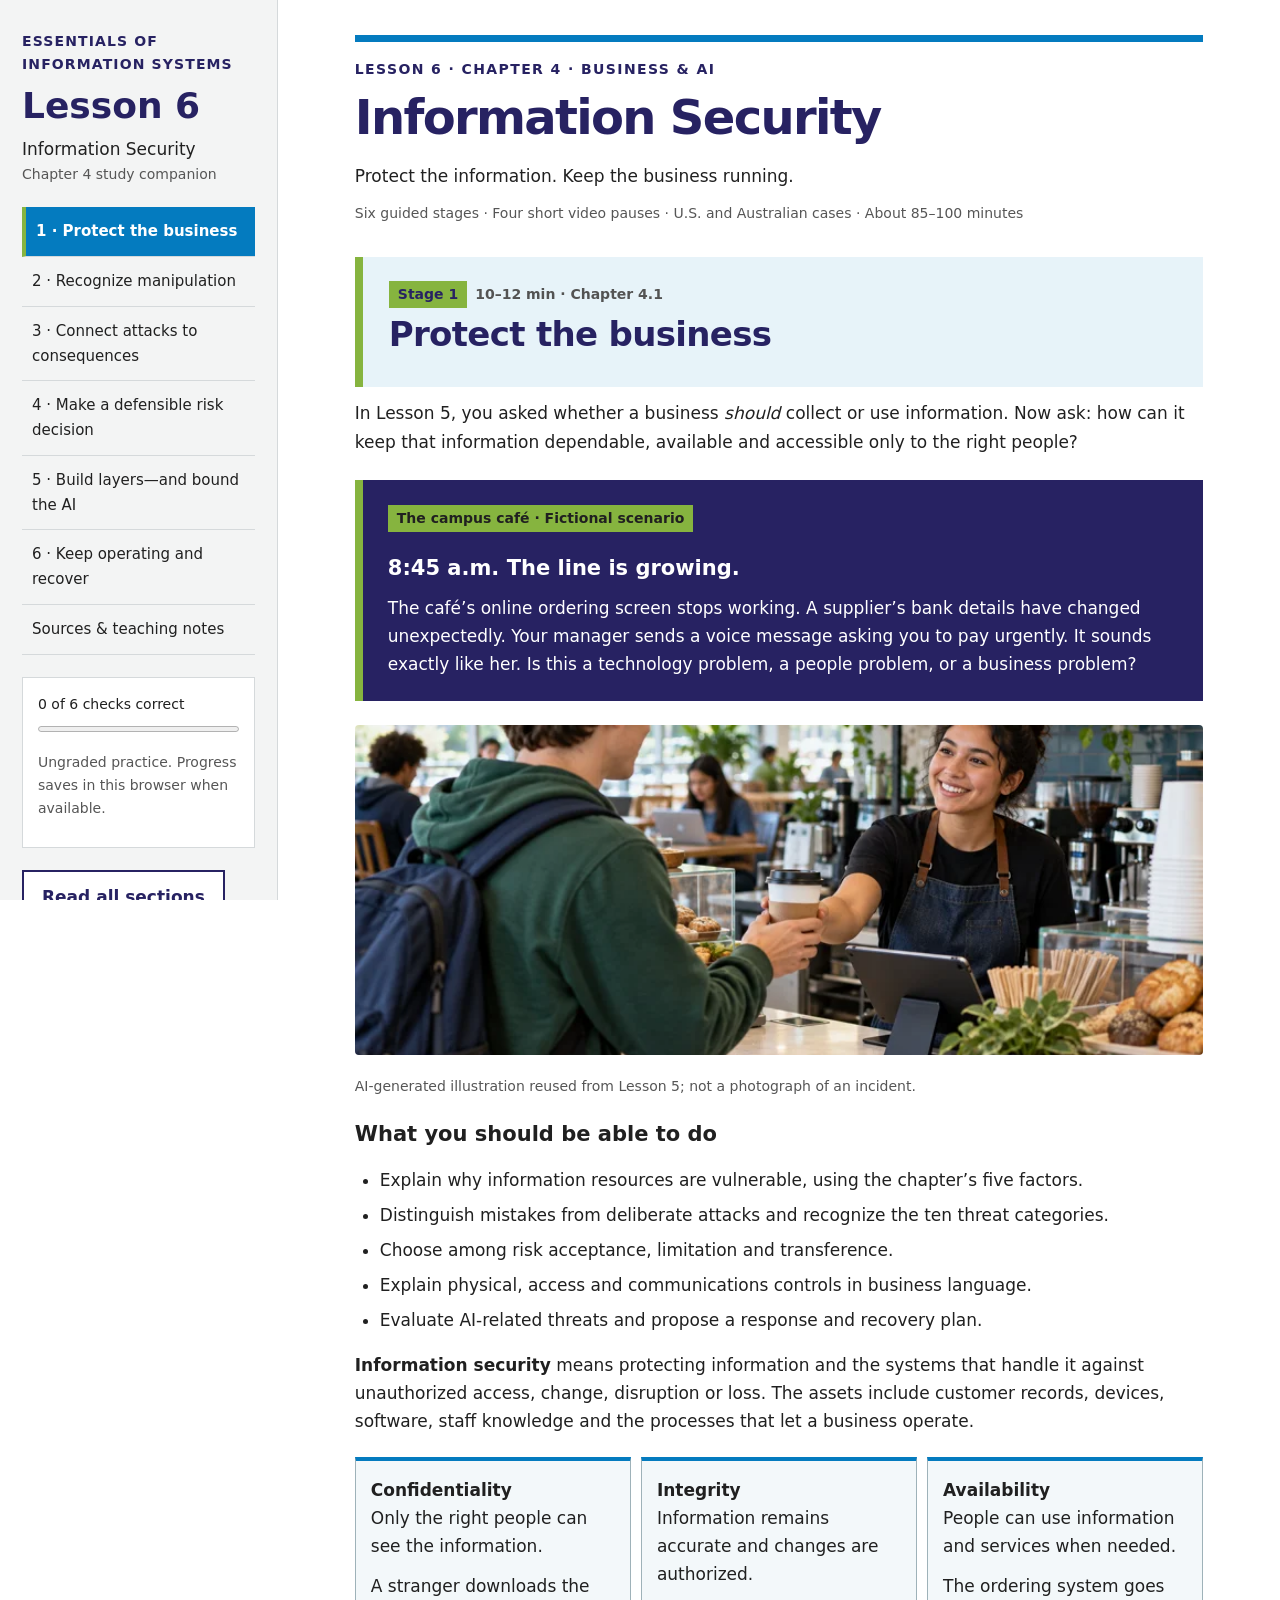
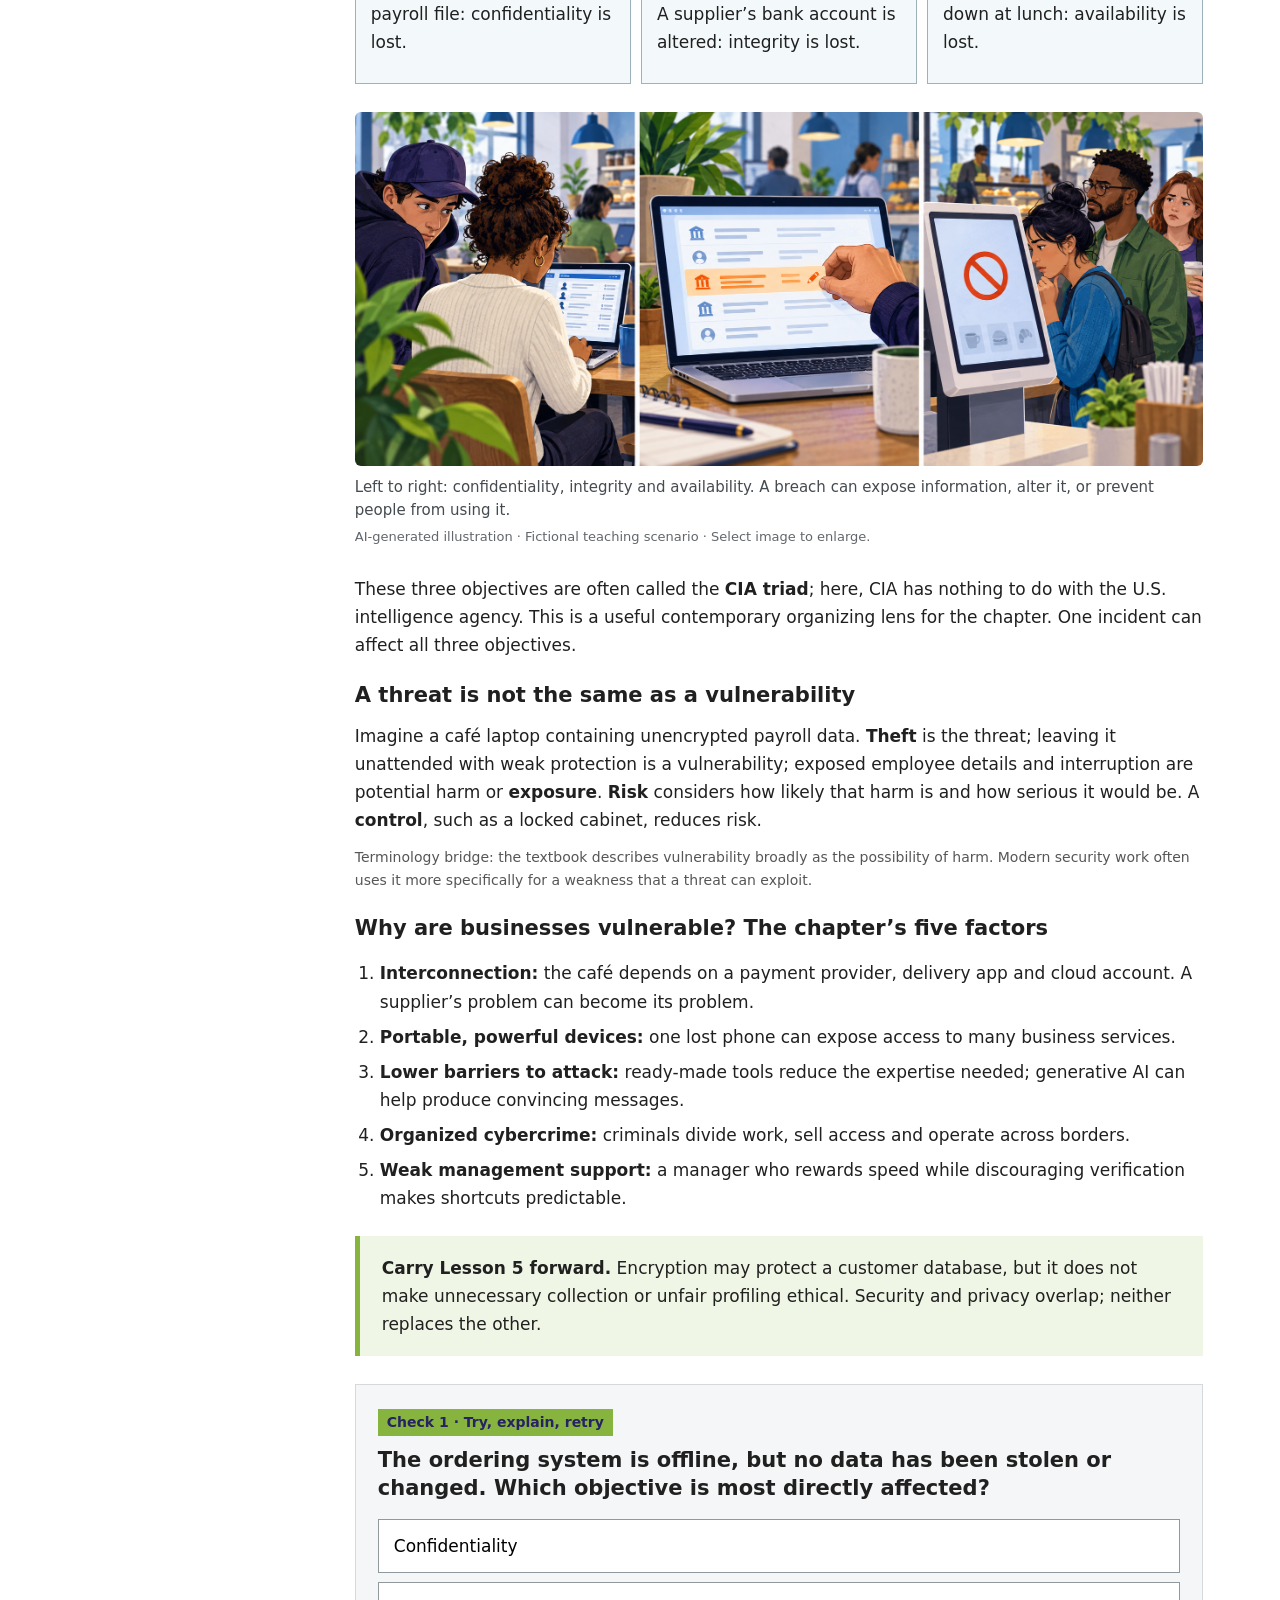
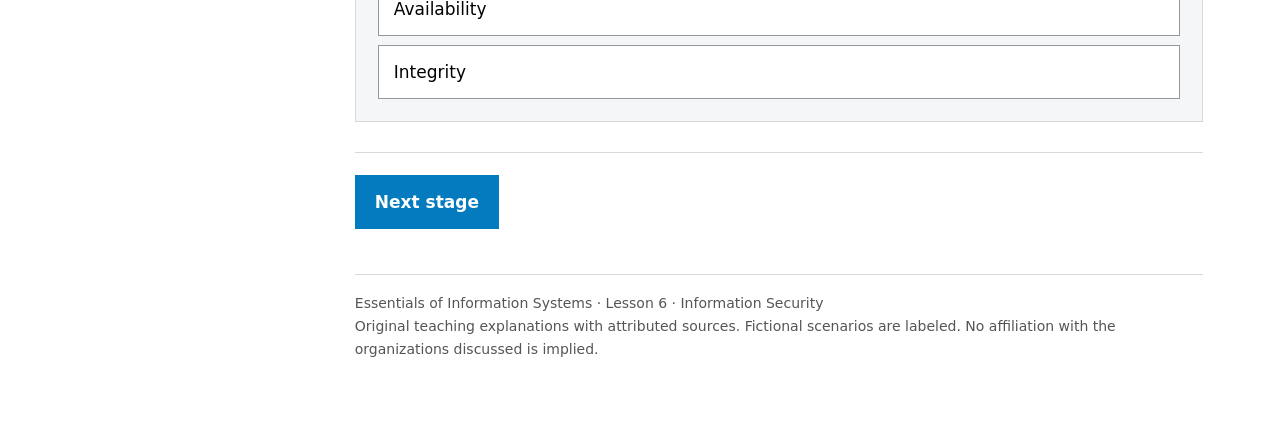
==== index.html @ 2d41da20 "Initial Upload" ====
<!doctype html><html lang="en"><head><meta charset="utf-8"><meta name="viewport" content="width=device-width,initial-scale=1"><meta name="description" content="Lesson 6: Information Security. A Chapter 4 companion for business students, with AI cases, short video pauses and practical activities."><title>Lesson 6 · Information Security</title><style>
:root{--accent:#047bbf;--brand:#272262;--leaf:#86b43f;--ink:#202020;--muted:#565656;--line:#d5d9db;--blue:#e7f3f9;--paper:#fff;--green:#edf5e3;--red:#fff0e9}*{box-sizing:border-box}html{scroll-behavior:smooth}body{margin:0;font:17px/1.65 system-ui,-apple-system,BlinkMacSystemFont,"Segoe UI",sans-serif;color:var(--ink);background:var(--paper)}a{color:#154d73;text-underline-offset:3px}button{font:inherit;cursor:pointer}button:disabled{cursor:default;color:#676767;background:#eee;border-color:#ddd}button,a,input,textarea,summary{outline-offset:5px}button:focus-visible,a:focus-visible,summary:focus-visible,textarea:focus-visible{outline:3px solid #185879}.skip{position:absolute;left:10px;top:-70px;background:white;padding:10px;z-index:10}.skip:focus{top:10px}aside{width:278px;position:fixed;inset:0 auto 0 0;background:#f3f4f4;border-right:1px solid var(--line);padding:30px 22px;overflow:auto}aside .brand{font-size:14px;font-weight:800;letter-spacing:.08em}.day{font-size:36px;font-weight:850;margin:10px 0 0;line-height:1.1}.subtitle{margin:12px 0 22px;line-height:1.4}nav a{display:block;padding:12px 10px;border-bottom:1px solid var(--line);color:var(--ink);text-decoration:none;font-size:15px}nav a.active{background:var(--accent);font-weight:750;border-left:4px solid var(--ink)}.progressbox{margin:22px 0;padding:15px;background:white;border:1px solid var(--line);font-size:14px}.progressbox progress{width:100%;accent-color:var(--accent);height:12px}.small{font-size:14px;color:var(--muted)}main{margin-left:278px;padding:35px 6vw 70px;max-width:1400px}.topline{font-size:14px;font-weight:800;letter-spacing:.1em;text-transform:uppercase}header{border-top:7px solid var(--accent);padding-top:16px;margin-bottom:32px}h1{font-size:clamp(32px,4vw,48px);line-height:1.12;letter-spacing:-.035em;margin:10px 0 17px}h2{font-size:29px;line-height:1.25;letter-spacing:-.02em;margin:32px 0 16px}h3{font-size:21px;line-height:1.35;margin:22px 0 10px}p{margin:12px 0}section{display:none}section.active{display:block}.stagehead{background:var(--blue);padding:22px 26px;border-left:8px solid var(--accent)}.stagehead h2{margin:5px 0 10px;font-size:34px}.stagehead p{margin:0}.tag{font-size:14px;font-weight:750;display:inline-block;background:var(--accent);padding:3px 9px;line-height:1.5}.time{font-size:14px;font-weight:650;color:#535353;margin-left:8px}.callout{padding:18px 22px;background:#eff6e5;border-left:5px solid var(--leaf);margin:24px 0}.scenario{background:var(--ink);color:white;padding:23px 25px;border-left:8px solid var(--accent);margin:24px 0}.scenario p{margin-bottom:0}.scenario .tag{color:var(--ink)}.grid{display:grid;grid-template-columns:1fr 1fr;gap:22px;margin:24px 0}.card{border-top:4px solid var(--ink);padding:5px 0 14px}.card h3{margin-top:14px}.tablewrap{overflow-x:auto;margin:22px 0}table{border-collapse:collapse;width:100%;font-size:16px}th,td{border:1px solid var(--line);padding:13px 15px;text-align:left;vertical-align:top}th{background:#eef3f5}ul,ol{padding-left:25px}li{margin:7px 0}details{border:1px solid var(--line);margin:18px 0;padding:14px 18px}summary{cursor:pointer;font-weight:750}details p:last-child{margin-bottom:0}.check{background:#f4f6f7;border:1px solid var(--line);padding:22px;margin:28px 0}.check h3{margin-top:10px}.options{display:grid;gap:9px;margin-top:16px}.option{background:white;text-align:left;padding:12px 15px;border:1px solid #91999c}.option:hover{border-color:var(--ink);background:#e8f3f9}.option.chosen{border:2px solid var(--ink)}.feedback{display:none;padding:13px 15px;margin-top:15px}.feedback.show{display:block}.feedback.correct{background:var(--green);border-left:4px solid #256840}.feedback.incorrect{background:var(--red);border-left:4px solid #ad4e20}.actions{border-top:1px solid var(--line);padding-top:22px;margin-top:30px;display:flex;align-items:center;gap:15px;flex-wrap:wrap}.primary,.secondary{border:2px solid var(--ink);padding:11px 18px;font-weight:750}.primary{background:var(--accent)}.secondary{background:white}.actions .small{flex:1;min-width:180px}.source{font-size:14px;margin-top:14px;color:#555}.case{border:1px solid #a4b8bf;border-top:6px solid var(--ink);padding:22px 24px;margin:25px 0}.case h3{font-size:26px;margin-top:8px}.evidence{background:#f0f4f5;padding:12px 15px;font-size:15px}.casequestions{background:#eff6e5;padding:14px 18px;margin-top:18px}.lens{border-left:5px solid #222;padding-left:18px}.number{background:var(--accent);display:inline-block;padding:1px 9px;font-weight:850;margin-right:7px}.lawlabel{font-weight:800;color:#185879}.definition{font-weight:750}.work{background:#edf5f7;padding:22px;margin-top:25px}.work textarea{display:block;width:100%;min-height:110px;font:inherit;line-height:1.5;padding:12px;border:1px solid #87999f;margin-top:8px;resize:vertical}.work label{display:block;font-weight:700;margin-top:20px}.work textarea::placeholder{color:#626262}.sources li{margin-bottom:16px}footer{border-top:1px solid var(--line);margin-top:45px;padding-top:17px;font-size:14px;color:#555}.complete{padding:18px;background:var(--green);margin-top:20px}.flow{display:grid;grid-template-columns:repeat(3,1fr);gap:10px;margin:22px 0}.flow div{border:1px solid #9eb2b9;padding:15px;background:#f3f8fa}.flow strong{display:block}.checklist{list-style:none;padding:0}.checklist li{padding:8px 0;border-bottom:1px solid var(--line)}.checklist li:before{content:'✓';margin-right:12px;font-weight:800}.noscript{background:#fff0e9;padding:20px}.readall section{display:block;border-top:4px solid #222;margin-top:40px}.readall .actions{display:none}h1,h2,.brand,.day,.topline{color:var(--brand)}nav a.active{color:white;border-left-color:var(--leaf)}.tag{background:var(--leaf);color:var(--brand)}.stagehead{border-left-color:var(--leaf)}.scenario{background:var(--brand);border-left-color:var(--leaf)}.primary{background:var(--accent);border-color:var(--accent);color:white}.secondary{border-color:var(--brand);color:var(--brand)}.card{border-top-color:var(--brand)}.case{border-top-color:var(--brand)}.number{background:var(--leaf);color:var(--brand)}th{background:#e8f3f9}.lens{border-left-color:var(--leaf)}@media(max-width:900px){aside{position:relative;width:100%;padding:20px}.day{font-size:26px}aside .subtitle{margin-bottom:10px}nav{display:flex;flex-wrap:wrap;gap:6px}nav a{border:1px solid var(--line);padding:7px 10px}.progressbox{margin:12px 0}main{margin-left:0;padding:25px 6vw}.grid{grid-template-columns:1fr}.flow{grid-template-columns:1fr}.stagehead h2{font-size:28px}}@media print{aside,.actions,.options,.feedback,.noprint,header button{display:none!important}main{margin:0;padding:0;max-width:none}section{display:block!important;break-before:page}section:first-of-type{break-before:auto}header{margin-bottom:20px}body{font-size:11pt;line-height:1.5}h1{font-size:26pt}h2,.stagehead h2{font-size:20pt}h3{font-size:15pt}.grid{display:block}.scenario{color:#222;background:white;border:1px solid #222}.case,.check,details{break-inside:avoid}details>*{display:block!important}textarea{min-height:80px}.stagehead{background:white}a{color:#222}.source{font-size:9pt}footer{font-size:9pt}}
.lesson-video{margin:26px 0;padding:20px;border:1px solid var(--line);border-top:4px solid var(--accent)}.lesson-video h3{margin-top:0}.video-frame{aspect-ratio:16/9;width:100%;margin:15px 0;background:#111}.video-frame iframe{width:100%;height:100%;border:0;display:block}.video-frame[hidden]{display:none}.video-prompt{font-weight:650}@media print{.video-frame,.load-video,.video-notice{display:none!important}.lesson-video{break-inside:avoid}}figure.learning-image{margin:16px 0 20px}figure.learning-image img{display:block;width:100%;height:auto;border-radius:6px}figure.learning-image figcaption{font-size:14px;line-height:1.5;color:var(--muted);margin-top:8px}.scenario-intro{display:grid;grid-template-columns:minmax(0,1fr) 320px;gap:25px;align-items:center}.scenario-intro .learning-image{margin:0}.scenario-intro figcaption{color:#e4e8ef}.case-image{float:right;width:280px;margin:0 0 20px 24px!important}.case:after{content:"";display:block;clear:both}.card .learning-image{max-width:380px}@media(max-width:1100px){.scenario-intro{grid-template-columns:1fr}.scenario-intro .learning-image{max-width:320px}}@media(max-width:700px){.scenario-intro{grid-template-columns:1fr}.scenario-intro .learning-image{max-width:420px}.case-image{float:none;width:100%;max-width:420px;margin:16px 0!important}}@media print{figure.learning-image{max-width:230px;break-inside:avoid}.scenario-intro{display:block}.scenario-intro figcaption{color:#555}.case-image{width:180px}}.lesson-audio{clear:both;margin:22px 0;padding:18px 20px;background:var(--blue);border-left:4px solid var(--accent)}.lesson-audio h4{margin:0 0 8px;font-size:18px}.lesson-audio audio{display:block;width:100%;margin:12px 0}.lesson-audio .small{overflow-wrap:anywhere}@media print{.lesson-audio audio{display:none}} .lesson-intro{margin:24px 0}.lesson-intro video{display:block;width:100%;height:auto;aspect-ratio:16/9;background:#111;border-radius:6px}.lesson-intro h3{margin-top:0}@media print{.lesson-intro video{display:none}} 
.lesson-video{border:1px solid #a4b8bf;padding:22px;margin:26px 0;background:#f5f9fc}.video-frame{aspect-ratio:16/9;margin-top:15px}.video-frame iframe{width:100%;height:100%;border:0}.flow div{border-top:4px solid var(--accent)}.scenario h3{color:white}.case .tag{margin-bottom:5px}.term{font-weight:750}label{display:block}input[type=range]{width:100%}.riskbox{padding:24px;background:var(--blue);margin:25px 0}.riskbox output{font-size:24px;font-weight:800;color:var(--brand)}.illustration{width:100%;max-height:330px;object-fit:cover;border-radius:4px}details[open]{background:#fbfcfd}.badge{font-size:14px;color:#43525a}.worksheet textarea{display:block;width:100%;min-height:110px;font:inherit;padding:12px;margin:10px 0 25px;border:1px solid #87999f}.worksheet label{font-weight:700}.glossary{columns:2;column-gap:35px}.glossary p{break-inside:avoid}body:not(.js) section{display:block}.noscript{display:block}@media(max-width:800px){aside{position:static;width:auto;padding:20px}main{margin:0;padding:25px 20px}.grid,.flow{grid-template-columns:1fr}.glossary{columns:1}.stagehead{padding:18px}.stagehead h2{font-size:28px}}@media print{aside,.noprint,.actions,.load-video,.video-frame{display:none!important}main{margin:0;padding:0;max-width:none}section{display:block!important}details>*{display:block!important}section{break-before:page}section:first-of-type{break-before:auto}h2,h3{break-after:avoid}.check,.case,.lesson-video{break-inside:auto}textarea{min-height:90px}body{font-size:11pt}.glossary{columns:1}.scenario h3{color:#222}.options{display:grid!important}.option{color:#222;background:white}.riskbox{break-inside:avoid}}@media(prefers-reduced-motion:reduce){html{scroll-behavior:auto}}.lesson-figure{margin:28px 0;max-width:100%}.lesson-figure img{display:block;width:100%;height:auto;border-radius:6px}.lesson-figure figcaption{font-size:15px;line-height:1.55;color:#454b50;margin-top:10px}.lesson-figure .image-origin{display:block;font-size:13px;margin-top:5px;color:#62676b}@media print{.lesson-figure{break-inside:avoid;max-width:640px}.lesson-figure img{max-height:250px;object-fit:contain;object-position:left}.lesson-figure figcaption{font-size:9pt}}</style></head><body><a class="skip" href="#main-content">Skip to lesson</a><aside><div class="brand">ESSENTIALS OF<br>INFORMATION SYSTEMS</div><div class="day">Lesson 6</div><p class="subtitle">Information Security<br><span class="small">Chapter 4 study companion</span></p><nav id="navigation" aria-label="Lesson sections"></nav><div class="progressbox"><label for="progress" id="progress-text">0 of 6 checks correct</label><progress id="progress" value="0" max="6"></progress><p class="small" id="storage-note">Ungraded practice. Progress saves in this browser when available.</p></div><button class="secondary" id="read-all" aria-pressed="false">Read all sections</button></aside><main id="main-content" tabindex="-1"><header><div class="topline">Lesson 6 · Chapter 4 · Business & AI</div><h1>Information Security</h1><p>Protect the information. Keep the business running.</p><p class="small">Six guided stages · Four short video pauses · U.S. and Australian cases · About 85–100 minutes</p></header><noscript><p class="noscript">All lesson text is available below. Enable JavaScript for navigation, checks, local saving and worksheet downloads.</p></noscript><section id="foundations" data-title="1 · Protect the business"><div class="stagehead"><span class="tag">Stage 1</span><span class="time">10–12 min · Chapter 4.1</span><h2>Protect the business</h2></div>
<p>In Lesson 5, you asked whether a business <em>should</em> collect or use information. Now ask: how can it keep that information dependable, available and accessible only to the right people?</p>
<div class="scenario"><span class="tag">The campus café · Fictional scenario</span><h3>8:45 a.m. The line is growing.</h3><p>The café’s online ordering screen stops working. A supplier’s bank details have changed unexpectedly. Your manager sends a voice message asking you to pay urgently. It sounds exactly like her. Is this a technology problem, a people problem, or a business problem?</p></div>
<img class="illustration" src="assets/cafe.webp" alt="Illustration of a campus café, the setting for the fictional business scenarios"><p class="small">AI-generated illustration reused from Lesson 5; not a photograph of an incident.</p>
<h3>What you should be able to do</h3><ul><li>Explain why information resources are vulnerable, using the chapter’s five factors.</li><li>Distinguish mistakes from deliberate attacks and recognize the ten threat categories.</li><li>Choose among risk acceptance, limitation and transference.</li><li>Explain physical, access and communications controls in business language.</li><li>Evaluate AI-related threats and propose a response and recovery plan.</li></ul>
<p><strong>Information security</strong> means protecting information and the systems that handle it against unauthorized access, change, disruption or loss. The assets include customer records, devices, software, staff knowledge and the processes that let a business operate.</p>
<div class="flow" aria-label="Three security objectives with café examples"><div><strong>Confidentiality</strong>Only the right people can see the information.<p>A stranger downloads the payroll file: confidentiality is lost.</p></div><div><strong>Integrity</strong>Information remains accurate and changes are authorized.<p>A supplier’s bank account is altered: integrity is lost.</p></div><div><strong>Availability</strong>People can use information and services when needed.<p>The ordering system goes down at lunch: availability is lost.</p></div></div>
<figure class="lesson-figure" id="figure-security-objectives"><a href="assets/security-objectives.png" target="_blank" rel="noopener" aria-label="Open illustration at full size: security objectives"><img src="assets/security-objectives.png" width="1942" height="809" loading="lazy" decoding="async" alt="Three café scenes show an unauthorized observer viewing payroll, a supplier bank record being changed, and customers unable to use an ordering terminal."></a><figcaption>Left to right: confidentiality, integrity and availability. A breach can expose information, alter it, or prevent people from using it.<span class="image-origin">AI-generated illustration · Fictional teaching scenario · Select image to enlarge.</span></figcaption></figure><p>These three objectives are often called the <strong>CIA triad</strong>; here, CIA has nothing to do with the U.S. intelligence agency. This is a useful contemporary organizing lens for the chapter. One incident can affect all three objectives.</p>
<h3>A threat is not the same as a vulnerability</h3><p>Imagine a café laptop containing unencrypted payroll data. <strong>Theft</strong> is the threat; leaving it unattended with weak protection is a vulnerability; exposed employee details and interruption are potential harm or <strong>exposure</strong>. <strong>Risk</strong> considers how likely that harm is and how serious it would be. A <strong>control</strong>, such as a locked cabinet, reduces risk.</p><p class="small">Terminology bridge: the textbook describes vulnerability broadly as the possibility of harm. Modern security work often uses it more specifically for a weakness that a threat can exploit.</p>
<h3>Why are businesses vulnerable? The chapter’s five factors</h3><ol><li><strong>Interconnection:</strong> the café depends on a payment provider, delivery app and cloud account. A supplier’s problem can become its problem.</li><li><strong>Portable, powerful devices:</strong> one lost phone can expose access to many business services.</li><li><strong>Lower barriers to attack:</strong> ready-made tools reduce the expertise needed; generative AI can help produce convincing messages.</li><li><strong>Organized cybercrime:</strong> criminals divide work, sell access and operate across borders.</li><li><strong>Weak management support:</strong> a manager who rewards speed while discouraging verification makes shortcuts predictable.</li></ol>
<div class="callout"><strong>Carry Lesson 5 forward.</strong> Encryption may protect a customer database, but it does not make unnecessary collection or unfair profiling ethical. Security and privacy overlap; neither replaces the other.</div>
<div class="check" data-check="0"><span class="tag">Check 1 · Try, explain, retry</span><h3>The ordering system is offline, but no data has been stolen or changed. Which objective is most directly affected?</h3><div class="options"></div><div class="feedback" role="status" aria-live="polite"></div></div><div class="actions noprint"><button class="primary" data-go="people">Next stage</button></div></section><section id="people" data-title="2 · Recognize manipulation"><div class="stagehead"><span class="tag">Stage 2</span><span class="time">12–15 min · Chapter 4.2</span><h2>Recognize manipulation</h2></div>
<p>A staff member attaches the wrong payroll file to an email. That is an <strong>unintentional mistake</strong>. A criminal pretending to be a supplier persuades that person to send it. The criminal is carrying out a <strong>deliberate social engineering attack</strong>, even if the employee’s error is unintentional.</p>
<p><strong>Social engineering</strong> is manipulation of people to obtain access, information or action. It exploits trust, urgency, authority and helpfulness. Better training matters, but so do workload, clear procedures, usable systems and managers who support staff when they pause.</p>
<div class="grid"><div class="card"><h3>Recognize the channel</h3><p><strong>Phishing:</strong> a deceptive message seeking a click, secret or action. <strong>Spear phishing:</strong> tailored to a particular target. <strong>Smishing:</strong> through text messages. <strong>Vishing:</strong> through voice calls or messages.</p><p>Perfect spelling does not prove legitimacy. AI can make a fraudulent message fluent and personal.</p></div><div class="card"><h3>Recognize the situation</h3><p><strong>Tailgating:</strong> following an authorized person through a locked door. <strong>Shoulder surfing:</strong> observing a screen or keyboard. An impressive badge or familiar voice is a claim of identity, not reliable proof.</p><p>A helpful employee needs an easy way to verify visitors and report suspicious requests.</p></div></div>
<figure class="lesson-figure" id="figure-voice-verification"><a href="assets/voice-verification.png" target="_blank" rel="noopener" aria-label="Open illustration at full size: voice verification"><img src="assets/voice-verification.png" width="1774" height="887" loading="lazy" decoding="async" alt="A café employee receives an impersonated voice message, then checks a known contact directory and reviews the requested payment with a colleague."></a><figcaption>A familiar voice is not proof of identity. Independently verify the request using a known contact channel and follow the payment approval process.<span class="image-origin">AI-generated illustration · Fictional teaching scenario · Select image to enlarge.</span></figcaption></figure><div class="case"><span class="tag">USA · Documented AI case · 2025</span><h3>When an official’s voice is not the official</h3><p>On May 15, 2025, the FBI warned that attackers had used texts and AI-generated voice messages to impersonate senior U.S. officials since April. Targets included officials and their contacts. The purpose was to build trust and gain access to personal accounts.</p><p class="evidence"><strong>What the evidence establishes:</strong> a documented impersonation campaign. The advisory does not establish that every target lost money or that AI independently conducted the whole attack.</p><div class="casequestions"><strong>Your business decision:</strong> if the same technique impersonates a finance director, what should happen before a payment or account reset?</div></div>
<p class="source">Sources: <a href="https://www.fbi.gov/investigate/cyber/alerts/2025/senior-us-officials-impersonated-in-malicious-messaging-campaign" target="_blank" rel="noopener">FBI · AI impersonation campaign, May 15, 2025</a></p>
<details><summary>Debrief: change the verification process</summary><p>Use a known phone number or established internal channel to confirm the request, not the contact details inside the suspicious message. For sensitive payments, use an independent second approver and a verified supplier-change process. Do not share login codes. Make “pause and report” an expected action, even when the requester appears senior.</p></details>
<div class="lesson-video" data-video="sg0kQYvTlnc" data-end="120"><span class="tag">Watch & discuss</span><h3>How to Avoid Phishing!</h3><p class="small">CISA · 2024 · Suggested viewing: opening 2 minutes (or to the end if shorter). The full video may be longer.</p><p><strong>Watch for:</strong> What action breaks the attacker’s attempt to rush the recipient?</p><button class="secondary load-video">Load video excerpt</button> <a href="https://www.youtube.com/watch?v=sg0kQYvTlnc" target="_blank" rel="noopener">Open full video on YouTube</a><div class="video-frame" hidden></div><details><summary>Read the concept instead</summary><p>Phishing tries to persuade people to disclose information or act on a deceptive message. Pause, independently verify and report suspicious requests. A familiar name, urgent deadline or polished message does not authenticate the sender.</p></details><p class="small">Loading connects to YouTube. No autoplay. Use the player’s CC control if captions are available.</p></div>
<div class="case"><span class="tag">Australia · AI impersonation · 2025–2026 context</span><h3>A public figure becomes an investment “endorser”</h3><p>ABC Australia reported on November 8, 2025 that a deepfake advertisement used the likeness and voice of Western Australian Premier Roger Cook to promote an investment scam. A premier is a state government leader, broadly comparable to a U.S. governor.</p><p>Australia’s Scamwatch explains that criminals can combine synthetic voices, fake videos and personalized follow-up messages. A convincing face or voice is not a sound basis for transferring funds or sharing information.</p><div class="casequestions"><strong>Discuss:</strong> a café owner sees a familiar public figure promoting an “AI investment.” What evidence would matter more than the endorsement? How does the scam turn borrowed trust into a business loss?</div><p class="evidence">The reported advertisement is a documented example. Any café investment decision is a fictional classroom extension. Do not infer victim totals or losses from the existence of the ad.</p></div>
<p class="source">Sources: <a href="https://www.abc.net.au/news/2025-11-08/wa-premier-roger-cook-shown-in-deepfake-ai-scam-video/105988144" target="_blank" rel="noopener">ABC Australia · Roger Cook deepfake scam, November 8, 2025</a> · <a href="https://www.scamwatch.gov.au/stop-check-protect/help-to-spot-and-avoid-scams/how-scammers-use-technology-and-ai" target="_blank" rel="noopener">Scamwatch · How scammers use technology and AI</a></p><div class="check" data-check="1"><span class="tag">Check 2 · Try, explain, retry</span><h3>A manager’s familiar voice requests an urgent supplier-bank change. What is the strongest next step?</h3><div class="options"></div><div class="feedback" role="status" aria-live="polite"></div></div><div class="actions noprint"><button class="secondary" data-go="foundations">Previous stage</button><button class="primary" data-go="threats">Next stage</button></div></section><section id="threats" data-title="3 · Connect attacks to consequences"><div class="stagehead"><span class="tag">Stage 3</span><span class="time">12–15 min · Chapter 4.3</span><h2>Connect attacks to consequences</h2></div>
<p>Attack names are useful only if you can connect them to a business consequence. Start with the asset: money, customer trust, a critical service, intellectual property or physical operations.</p>
<h3>Malware, explained without the mystery</h3><p><strong>Malware</strong> is software designed to do harm. A <strong>virus</strong> attaches to another program or file; a <strong>worm</strong> can spread between systems without needing to attach to a host file. A <strong>Trojan</strong> disguises harmful functionality as something legitimate. <strong>Spyware</strong> secretly gathers information. These labels can overlap.</p><p><strong>Ransomware</strong> can lock files or systems and demand payment. Criminals may also steal data and threaten publication: backups help restore availability but do not undo stolen information. <strong>Denial of service</strong> overwhelms a service so legitimate users cannot use it; a distributed attack uses many sources. Think of an ordering counter flooded with fake orders.</p>
<div class="lesson-video" data-video="imNfrtvYYbw" data-end="180"><span class="tag">Watch & discuss</span><h3>What is Ransomware?</h3><p class="small">IBM Technology · Suggested viewing: opening 3 minutes (or to the end if shorter). The full video may be longer.</p><p><strong>Watch for:</strong> Which consequences would keep a business owner awake: locked files, stolen data, interrupted service, or all three?</p><button class="secondary load-video">Load video excerpt</button> <a href="https://www.youtube.com/watch?v=imNfrtvYYbw" target="_blank" rel="noopener">Open full video on YouTube</a><div class="video-frame" hidden></div><details><summary>Read the concept instead</summary><p>Ransomware is an extortion threat that may combine disruption with data theft. Recovery needs protected backups, a tested restoration process, and decisions about customers and operations. Restoring a file does not retrieve copies already stolen.</p></details><p class="small">Loading connects to YouTube. No autoplay. Use the player’s CC control if captions are available.</p></div>
<details><summary>Chapter 4’s ten deliberate-threat categories, with business examples</summary><ol><li><strong>Espionage or trespass:</strong> unauthorized access to a competitor’s confidential pricing. Reading its public website is different.</li><li><strong>Information extortion:</strong> a criminal demands money to avoid releasing customer records.</li><li><strong>Sabotage or vandalism:</strong> deliberately damaging a storefront website or deleting records.</li><li><strong>Theft of equipment or information:</strong> taking a laptop or copying a confidential file without authority.</li><li><strong>Identity theft:</strong> assuming another person’s identity to open accounts or obtain access.</li><li><strong>Compromises to intellectual property:</strong> unauthorized copying of protected software, designs or business material.</li><li><strong>Software attacks:</strong> malware, denial of service, hidden backdoors and logic bombs. A logic bomb activates harmful behavior when a condition is met; a backdoor bypasses normal access checks.</li><li><strong>Alien software:</strong> the textbook’s term for software installed covertly or deceptively. Examples include spyware and unwanted advertising software; not every cookie or ad-supported application is malicious.</li><li><strong>SCADA attacks:</strong> interference with systems that monitor or control physical equipment, such as water pumps or factory machinery. SCADA means supervisory control and data acquisition.</li><li><strong>Cyberterrorism and cyberwarfare:</strong> cyber operations intended to intimidate or pursue conflict-related objectives. Do not infer an actor’s identity or motive just from an outage.</li></ol><p>Categories overlap. A ransomware incident can involve software attacks, theft and extortion at the same time.</p></details>
<div class="case"><span class="tag">USA · Business dependency case · 2024</span><h3>Change Healthcare: a supplier outage reaches the front desk</h3><p>Change Healthcare helps healthcare organizations handle claims and payments. In testimony to Congress on May 1, 2024, UnitedHealth Group’s CEO said criminals entered through a remote-access portal using compromised credentials on February 12; that portal lacked multifactor authentication. Ransomware followed on February 21, and systems were disconnected to contain the attack.</p><p>When claims and payment services stop, a medical practice can face cash-flow problems even if its own computers still work. Security therefore belongs in supplier selection and continuity planning.</p><p class="evidence">This account is attributed to company testimony. It is not presented as an AI-caused attack. The point is dependency, access protection and business disruption, not a current estimate of affected patients.</p><div class="casequestions"><strong>Discuss:</strong> what would a practice manager want to know about alternative workflows, access controls and recovery testing before choosing a critical provider?</div></div>
<p class="source">Sources: <a href="https://www.congress.gov/118/meeting/house/117242/witnesses/HHRG-118-IF02-Wstate-WittyS-20240501-U5.pdf" target="_blank" rel="noopener">U.S. Congress · Andrew Witty testimony, May 1, 2024</a></p><div class="check" data-check="2"><span class="tag">Check 3 · Try, explain, retry</span><h3>A café restores its files after ransomware, but criminals also copied customer details. What is still unresolved?</h3><div class="options"></div><div class="feedback" role="status" aria-live="polite"></div></div><div class="actions noprint"><button class="secondary" data-go="people">Previous stage</button><button class="primary" data-go="risk">Next stage</button></div></section><section id="risk" data-title="4 · Make a defensible risk decision"><div class="stagehead"><span class="tag">Stage 4</span><span class="time">12–15 min · Chapter 4.4</span><h2>Make a defensible risk decision</h2></div>
<p>“Buy the best security” is not a usable business plan. A manager must identify what matters, estimate possible harm, choose controls, name an owner and review whether the approach works.</p>
<div class="flow"><div><strong>1 · Analyze</strong>What assets and services matter? What threats and weaknesses could harm them? How likely and severe is the harm?</div><div><strong>2 · Treat</strong>Choose a response, assign responsibility and fund it. Plan for prevention and recovery.</div><div><strong>3 · Evaluate</strong>Test the controls, inspect evidence and review the risk left over.</div></div>
<h3>The chapter’s three strategies</h3><div class="grid"><div class="card"><h3>Accept</h3><p>Knowingly live with a risk and absorb possible loss. The café accepts a short interruption to its optional digital menu because printed menus are available. Acceptance needs an owner and review date; ignoring a risk is not a reasoned decision.</p></div><div class="card"><h3>Limit</h3><p>Reduce the chance or impact of harm. Protect accounts, restrict permissions, verify bank changes and test backups. This is also called risk reduction.</p></div><div class="card"><h3>Transfer</h3><p>Use insurance or contractual arrangements to shift some financial consequences. Coverage conditions matter. A policy does not prevent an attack or transfer all responsibility and reputational damage.</p></div><div class="card"><h3>A modern extension: avoid</h3><p>Do not undertake an unnecessarily risky activity. The café decides its AI assistant will not make supplier payments. Avoidance is an extra option here, not one of the textbook’s three named strategies.</p></div></div>
<div class="riskbox"><h3>A simple risk estimate</h3><p>Fictional teaching model: one defined incident could cost <strong>US$50,000</strong>. A proposed control costs <strong>US$2,000 per year</strong> and is assumed to halve its annual probability. Change the assumed starting probability.</p><label for="probability">Annual probability before the control: <strong id="prob-label">10%</strong></label><input id="probability" type="range" min="2" max="40" value="10" step="2"><p id="risk-result" aria-live="polite"></p><p class="small">Expected loss = annual probability × loss if the incident occurs. This simplified model assumes one incident at most and a fixed loss. Real estimates are uncertain; legal duties, safety, severe tail risks and trust may outweigh this calculation.</p></div>
<p><strong>Residual risk</strong> is what remains after controls. A good decision records both the assumptions and what would make the organization revisit them.</p>
<div class="case"><span class="tag">Australia · Incident 2025; regulator update 2026</span><h3>Qantas: a breach does not settle every question</h3><p>On July 16, 2026, Australia’s privacy regulator, the OAIC, reported that the 2025 Qantas breach affected approximately five million Australians following social engineering at an overseas third-party provider. The regulator’s preliminary inquiries did not identify failings that supported a likely privacy-law breach, and it did not commence a full investigation at that stage.</p><p>The OAIC described preventive measures, including provider audits and staff training. This illustrates residual risk: controls can exist and an incident can still occur.</p><p class="evidence">This is a summary of preliminary regulatory inquiries, not a claim of zero harm or perfect security. The source does not establish that AI caused the attack.</p><div class="casequestions"><strong>Two questions, not one:</strong> did the organization meet its obligations, and what should it improve next? Explain why the answers need not be identical.</div></div>
<p class="source">Sources: <a href="https://www.oaic.gov.au/news/media-centre/privacy-commissioner-completes-preliminary-inquiries-into-qantas-2025-data-incident" target="_blank" rel="noopener">OAIC · Qantas preliminary inquiries, July 16, 2026</a></p><div class="check" data-check="3"><span class="tag">Check 4 · Try, explain, retry</span><h3>A business buys cyber insurance and stops testing its backups. Which statement is best?</h3><div class="options"></div><div class="feedback" role="status" aria-live="polite"></div></div><div class="actions noprint"><button class="secondary" data-go="threats">Previous stage</button><button class="primary" data-go="controls">Next stage</button></div></section><section id="controls" data-title="5 · Build layers—and bound the AI"><div class="stagehead"><span class="tag">Stage 5</span><span class="time">18–22 min · Chapter 4.5 + AI extension</span><h2>Build layers—and bound the AI</h2></div>
<p><strong>Defense in depth</strong> means using several controls so that one failure does not expose everything. Think of a hotel: reception checks identity, a room key opens selected doors, alarms detect trouble and an evacuation plan handles emergencies.</p>
<figure class="lesson-figure" id="figure-layered-security"><a href="assets/layered-security.png" target="_blank" rel="noopener" aria-label="Open illustration at full size: layered security"><img src="assets/layered-security.png" width="1536" height="1024" loading="lazy" decoding="async" alt="Cutaway café showing staff identity badges, an access-controlled back office, a monitoring display and a protected equipment cabinet."></a><figcaption>Security works in layers: physical access, individual accounts, limited permissions, monitoring and protected backups. The cutaway opens doors to show their contents; secure them in practice. Monitoring should be proportionate, and backups must also be isolated from the incident.<span class="image-origin">AI-generated illustration · Fictional teaching scenario · Select image to enlarge.</span></figcaption></figure><div class="grid"><div class="card"><h3>Physical controls</h3><p>Locks, visitor checks, protected server rooms, fire detection and backup power. At the café, secure the office and protect the device used for payroll. Security includes floods, fire and accidental damage.</p></div><div class="card"><h3>Access controls</h3><p><strong>Authentication:</strong> prove who you are. <strong>Authorization:</strong> determine what you may do. A cashier may log in successfully but still have no right to change supplier accounts.</p><p><strong>Least privilege:</strong> grant only the access needed for the task. Review it when people change roles or leave.</p></div></div>
<h3>More than a password</h3><p><strong>Multifactor authentication (MFA)</strong> combines different types of evidence, such as something you know and something you have. Two passwords are still one factor type. A stolen password is less useful when another factor is required.</p><p>Some MFA can still be phished or defeated through account recovery. Phishing-resistant approaches, such as appropriately configured security keys or passkeys, make fake-login attacks harder. Managers should ask whether privileged accounts and recovery procedures receive the same protection.</p>
<p class="source">Sources: <a href="https://www.cyber.gov.au/business-government/protecting-devices-systems/hardening-systems-applications/system-hardening/implementing-multi-factor-authentication" target="_blank" rel="noopener">Australian Signals Directorate · Implementing MFA</a></p><div class="lesson-video" data-video="L3alw3iXaio" data-end="180"><span class="tag">Watch & discuss</span><h3>What is Multi-Factor Authentication</h3><p class="small">IBM Technology · 2022 · Suggested viewing: opening 3 minutes (or to the end if shorter). The full video may be longer.</p><p><strong>Watch for:</strong> Why is a password plus another password different from two factor types?</p><button class="secondary load-video">Load video excerpt</button> <a href="https://www.youtube.com/watch?v=L3alw3iXaio" target="_blank" rel="noopener">Open full video on YouTube</a><div class="video-frame" hidden></div><details><summary>Read the concept instead</summary><p>Authentication establishes identity using evidence. MFA uses more than one factor type. Authorization remains a separate decision: successfully logging in does not mean a person should have access to every record.</p></details><p class="small">Loading connects to YouTube. No autoplay. Use the player’s CC control if captions are available.</p></div>
<h3>Communications controls: protect movement and boundaries</h3><ul><li><strong>Firewall:</strong> applies rules to network traffic, like a gate checking permitted routes. It cannot decide whether every allowed business request is honest.</li><li><strong>Anti-malware:</strong> detects or blocks harmful software. It needs maintenance and does not catch every threat.</li><li><strong>Allowlisting / blocklisting:</strong> permit approved software or block known unwanted software. The textbook uses “whitelisting” and “blacklisting.”</li><li><strong>Encryption:</strong> transforms readable data into a form requiring a key to recover it. Protect the keys too. Authorized access to decrypted data can still be abused.</li><li><strong>HTTPS / TLS:</strong> protects a connection to a website. A scam site can also use HTTPS; the connection’s protection does not establish the business’s honesty. TLS is the modern term; SSL is its obsolete predecessor.</li><li><strong>VPN:</strong> an encrypted tunnel across a network. It does not make every destination safe or an infected device trustworthy.</li><li><strong>Monitoring and logs:</strong> records and alerts help detect suspicious actions. Connect this to Lesson 5: monitoring should be proportionate, access-controlled and explained.</li></ul>
<details><summary>Optional textbook bridge: keys and digital certificates</summary><p><strong>Symmetric encryption</strong> uses a shared secret key; <strong>asymmetric encryption</strong> uses a linked public and private key. A <strong>digital certificate</strong> helps bind a public key to an identity, such as a website domain. A digital signature can support checking origin and detecting changes. None of these proves that a business claim is true. Managers need appropriate implementation and key management, not memorized mathematics.</p></details>
<h3>AI introduces a new boundary problem</h3><p>A <strong>generative AI model</strong> produces content from patterns learned during training. An <strong>AI agent</strong> combines a model with tools that can take actions, such as reading email or updating a customer record. Tool permissions determine how much damage a bad decision can cause.</p><div class="scenario"><span class="tag">Fictional illustration · Data is not authority</span><h3>The invoice that tries to become the boss</h3><p>A café assistant reads a supplier invoice. Inside it is text telling the assistant to ignore its approved task and change payment details. The invoice is outside content to inspect; it is not authorized to issue instructions.</p></div>
<figure class="lesson-figure" id="figure-invoice-boundary"><a href="assets/invoice-boundary.png" target="_blank" rel="noopener" aria-label="Open illustration at full size: invoice boundary"><img src="assets/invoice-boundary.png" width="1774" height="887" loading="lazy" decoding="async" alt="An intrusive instruction from an invoice is blocked before it can reach a payment record; a person oversees a separate approval checkpoint."></a><figcaption>An invoice supplies information, not authority. The illustrated boundary represents enforced permissions and independently verified approval—not a guarantee that a model can recognize every malicious instruction.<span class="image-origin">AI-generated illustration · Fictional teaching scenario · Select image to enlarge.</span></figcaption></figure><div class="flow"><div><strong>Untrusted input</strong>Email, invoice or web page contains an attacker’s request.</div><div><strong>AI decision</strong>The system may confuse content it reads with an instruction it should follow.</div><div><strong>Business action</strong>Overbroad tool permissions could turn the mistake into a changed record or leaked file.</div></div>
<p>This is <strong>indirect prompt injection</strong>: an attempt to redirect an AI system through material it consumes. It differs from a <strong>hallucination</strong>, an unsupported or false generated output that need not involve an attacker. Both can harm a business, but they have different causes.</p><p><strong>Better design:</strong> separate outside content from authorized instructions; restrict accessible data and tools; require independently verified human approval for sensitive changes; log actions; test with adversarial examples; and provide a stop mechanism. A sentence telling the model to “be safe” is not an enforced permission boundary.</p>
<p class="source">Sources: <a href="https://www.ibm.com/think/topics/prompt-injection" target="_blank" rel="noopener">IBM · Prompt injection explained</a></p><div class="lesson-video" data-video="jrHRe9lSqqA" data-end="180"><span class="tag">Watch & discuss</span><h3>What Is a Prompt Injection Attack?</h3><p class="small">IBM Technology · 2024 · Suggested viewing: opening 3 minutes (or to the end if shorter). The full video may be longer.</p><p><strong>Watch for:</strong> Where could an AI system confuse a request with material it was only supposed to read?</p><button class="secondary load-video">Load video excerpt</button> <a href="https://www.youtube.com/watch?v=jrHRe9lSqqA" target="_blank" rel="noopener">Open full video on YouTube</a><div class="video-frame" hidden></div><details><summary>Read the concept instead</summary><p>Prompt injection attempts to redirect model behavior. In a business workflow, the consequences depend on the information and tools the AI can access. Keep untrusted content from authorizing actions, limit permissions and independently verify sensitive changes.</p></details><p class="small">Loading connects to YouTube. No autoplay. Use the player’s CC control if captions are available.</p></div>
<details><summary>AI can help defenders too—but who checks the helper?</summary><p>AI can help summarize security logs, group suspicious messages and draft incident updates. A person still needs to check the evidence and approve consequential actions. False alarms can disrupt work; missed alerts can leave harm undetected. Logs may themselves contain sensitive information or attacker-controlled text.</p><p>Other useful terms: <strong>data poisoning</strong> means intentionally corrupting data used to train or support a model; <strong>data leakage</strong> means information reaches an unauthorized destination. Before using a tool, check its approved purpose, data handling and access—not merely its fluent output.</p></details>
<div class="check" data-check="4"><span class="tag">Check 5 · Try, explain, retry</span><h3>An AI assistant needs to summarize invoices. Which permission design best fits its task?</h3><div class="options"></div><div class="feedback" role="status" aria-live="polite"></div></div><div class="actions noprint"><button class="secondary" data-go="risk">Previous stage</button><button class="primary" data-go="apply">Next stage</button></div></section><section id="apply" data-title="6 · Keep operating and recover"><div class="stagehead"><span class="tag">Stage 6</span><span class="time">18–22 min · Chapter 4.5 + application</span><h2>Keep operating and recover</h2></div>
<p>Security is incomplete if the plan ends at “stop attackers.” A business also needs to notice trouble, contain harm, keep essential work going and restore trustworthy systems.</p>
<figure class="lesson-figure" id="figure-continuity-recovery"><a href="assets/continuity-recovery.png" target="_blank" rel="noopener" aria-label="Open illustration at full size: continuity recovery"><img src="assets/continuity-recovery.png" width="1774" height="887" loading="lazy" decoding="async" alt="On the left, café staff keep serving with paper order slips. On the right, a specialist restores data and a colleague checks recovered orders."></a><figcaption>Left: business continuity keeps essential service going. Right: technology recovery restores and verifies systems. A safe fallback and a tested restoration plan work together.<span class="image-origin">AI-generated illustration · Fictional teaching scenario · Select image to enlarge.</span></figcaption></figure><h3>Continuity and recovery are connected</h3><p><strong>Business continuity</strong> keeps essential services operating during disruption. <strong>Disaster recovery</strong> restores technology and data. The textbook uses the terms closely; modern practice often distinguishes the broader business plan from its technology recovery component.</p><p>For the café, continuity might mean a safe, approved manual ordering process. Recovery means restoring verified records and systems. Do not improvise by writing down customers’ card numbers. A working backup is useful only if it is protected from the same incident and can actually be restored.</p>
<div class="grid"><div class="card"><h3>How long can we wait?</h3><p><strong>Recovery time objective (RTO):</strong> target time to restore a service. “Ordering should return within two hours.”</p></div><div class="card"><h3>How much data can we lose?</h3><p><strong>Recovery point objective (RPO):</strong> target maximum data loss measured in time. “We should lose no more than 15 minutes of orders.” These are planning targets, not guarantees.</p></div></div>
<details><summary>Chapter bridge: hot, warm and cold recovery sites</summary><p>A <strong>hot site</strong> has systems ready for rapid use; a <strong>warm site</strong> has some infrastructure but requires additional setup; a <strong>cold site</strong> provides basic facilities and needs much more preparation. Greater readiness generally costs more. Cloud recovery changes the implementation, but managers still trade cost against restoration time and data loss.</p></details>
<h3>The first response: calm, evidence-based decisions</h3><ol><li><strong>Report and activate:</strong> contact the designated incident lead through an established channel.</li><li><strong>Contain:</strong> authorized responders limit affected accounts, connections or tools while considering operational consequences.</li><li><strong>Preserve and assess:</strong> retain relevant logs and messages; determine what is known and what remains uncertain.</li><li><strong>Continue and communicate:</strong> use approved fallback processes. Give accurate updates and coordinate any required notifications with the responsible specialists.</li><li><strong>Recover and learn:</strong> restore trusted systems, test them, monitor for recurrence and address the underlying weaknesses.</li></ol>
<p>Managers should avoid promising that “no data was stolen” before evidence supports it. A quick acknowledgment can be honest without guessing at scope.</p>
<div class="callout"><strong>A current management lens:</strong> NIST’s Cybersecurity Framework 2.0 organizes outcomes into Govern, Identify, Protect, Detect, Respond and Recover. “Govern” makes ownership, policy and oversight explicit. These functions work together; they are not a one-time checklist.</div>
<p class="source">Sources: <a href="https://www.nist.gov/news-events/news/2024/02/nist-releases-version-20-landmark-cybersecurity-framework" target="_blank" rel="noopener">NIST · Cybersecurity Framework 2.0, February 26, 2024</a> · <a href="https://www.ftc.gov/business-guidance/small-businesses/cybersecurity" target="_blank" rel="noopener">FTC · Cybersecurity for Small Business</a></p>
<h3>Audit: show that a control works</h3><p>An <strong>information systems audit</strong> examines controls and evidence. A written policy is not proof of implementation. Ask for an access review, a backup restoration result, an exception log or a sample of independently approved payments.</p><details><summary>Chapter bridge: three audit approaches</summary><p><strong>Around the computer:</strong> check known inputs against expected outputs. <strong>Through the computer:</strong> examine processing and logic as well. <strong>With the computer:</strong> use software to help analyze records and test controls. Internal and external auditors bring different organizational positions; both need appropriate objectivity and evidence.</p></details>
<div class="scenario"><span class="tag">Team exercise · Fictional café, real decisions</span><h3>You have 15 minutes to advise the owner</h3><p>A cashier clicked a fake supplier-login link. The café uses one shared administrator account. Its invoice-reading AI assistant can also edit supplier records. Backups run nightly, but no one has tested restoration. The owner wants orders restored within two hours and to lose no more than 15 minutes of order data. A familiar-sounding voice requests a US$4,800 urgent transfer.</p></div>
<p>Recommend a sequence of actions, not just a shopping list. State who owns each action and what evidence would show it worked. Use fictional information only.</p>
<div class="worksheet work">
<label for="assets">1. Diagnose the risk</label><p>Identify two assets, a threat, an exploitable weakness and consequences for confidentiality, integrity or availability.</p><textarea id="assets" placeholder="The asset is… The weakness is… The business consequence is…"></textarea>
<label for="priorities">2. Choose your first three controls</label><p>Explain priority, owner, cost or inconvenience, and evidence of effectiveness. Include a control that changes the business process.</p><textarea id="priorities" placeholder="First… Owner… Trade-off… Evidence…"></textarea>
<label for="agent">3. Bound the AI assistant</label><p>What may it read and do? What needs verified human approval? How do you stop it?</p><textarea id="agent" placeholder="Allow… Restrict… Verify… Stop…"></textarea>
<label for="recovery">4. Plan the next hour and recovery</label><p>Who leads? What can continue safely? Explain why nightly backups do not, by themselves, meet the 15-minute data-loss target.</p><textarea id="recovery" placeholder="Incident lead… Safe fallback… Recovery evidence…"></textarea>
<label for="exit">5. Exit ticket</label><p>Explain one difference between privacy and security, one way AI changes a familiar threat, and one residual risk the owner must review.</p><textarea id="exit" placeholder="My recommendation and its limits…"></textarea>
<button class="primary" id="download-work">Download my worksheet</button><p class="small">Your answers stay in this browser where storage is available. Download a copy to keep or submit through your course’s usual process.</p></div>
<details><summary>Compare your reasoning with a worked example</summary><p>Report the suspected compromise and pause the transfer while the authorized response team evaluates and contains affected access. Verify the supplier change through known contact details. Replace shared privileged access with named, appropriately protected accounts and limited roles. Make the AI invoice reader read-only; separately approve verified changes.</p><p>The owner leads continuity decisions; technical responders assess accounts, sessions and systems. Preserve the message and relevant logs. Use a safe manual ordering process. Nightly backups can leave almost a day of data missing, so review the order system’s actual protection and test whether the RPO is achievable. Restore from a trusted point and verify before reopening.</p><p>Evidence includes a completed recovery exercise, a permissions review and payment samples showing independent verification. Explain which risks remain. The exact sequence depends on confirmed scope and the response team’s advice.</p></details>
<div class="check" data-check="5"><span class="tag">Check 6 · Try, explain, retry</span><h3>A backup completed last night. What is the best evidence that the café can recover?</h3><div class="options"></div><div class="feedback" role="status" aria-live="polite"></div></div><div id="completion" class="complete" hidden>All six checks are correct. Review your worksheet: can you justify the controls, trade-offs and remaining risk?</div><div class="actions noprint"><button class="secondary" data-go="controls">Previous stage</button><button class="secondary" data-go="sources">Sources and teaching notes</button></div></section><section id="sources" data-title="Sources & teaching notes"><div class="stagehead"><span class="tag">Reference</span><h2>Sources and teaching notes</h2></div><h3>Chapter alignment</h3><p>Based on the supplied <em>Introduction to Information Systems: Supporting and Transforming Business</em>, Chapter 4, printed pages 94–131 (PDF pages 110–147). Core explanations follow §§4.1–4.5, printed pages 99–121. Read the assigned chapter alongside this companion; it does not reproduce the textbook or replace all its examples and review questions.</p><ul><li>Stage 1 → §4.1: definitions and five vulnerability factors.</li><li>Stage 2 → §4.2: human mistakes and social engineering.</li><li>Stage 3 → §4.3: ten deliberate-threat categories.</li><li>Stage 4 → §4.4: risk analysis, mitigation and evaluation.</li><li>Stages 5–6 → §4.5: physical, access and communications controls, continuity and auditing.</li></ul><p><strong>Contemporary extensions:</strong> CIA as an organizing lens, phishing-resistant MFA, generative AI, prompt injection, AI permissions, NIST CSF 2.0, risk avoidance and RTO/RPO. Legacy language is explained where it differs from current practice.</p><h3>Case evidence and further reading</h3><p>Sources checked September 30, 2026. Incident dates and publication dates are distinguished above. News cases are summaries, and classroom recommendations are interpretations. Recheck before a future offering.</p><ol class="sources"><li><a href="https://www.fbi.gov/investigate/cyber/alerts/2025/senior-us-officials-impersonated-in-malicious-messaging-campaign" target="_blank" rel="noopener">FBI · AI impersonation campaign, May 15, 2025</a></li><li><a href="https://www.oaic.gov.au/news/media-centre/privacy-commissioner-completes-preliminary-inquiries-into-qantas-2025-data-incident" target="_blank" rel="noopener">OAIC · Qantas preliminary inquiries, July 16, 2026</a></li><li><a href="https://www.scamwatch.gov.au/stop-check-protect/help-to-spot-and-avoid-scams/how-scammers-use-technology-and-ai" target="_blank" rel="noopener">Scamwatch · How scammers use technology and AI</a></li><li><a href="https://www.abc.net.au/news/2025-11-08/wa-premier-roger-cook-shown-in-deepfake-ai-scam-video/105988144" target="_blank" rel="noopener">ABC Australia · Roger Cook deepfake scam, November 8, 2025</a></li><li><a href="https://www.congress.gov/118/meeting/house/117242/witnesses/HHRG-118-IF02-Wstate-WittyS-20240501-U5.pdf" target="_blank" rel="noopener">U.S. Congress · Andrew Witty testimony, May 1, 2024</a></li><li><a href="https://www.cyber.gov.au/business-government/protecting-devices-systems/hardening-systems-applications/system-hardening/implementing-multi-factor-authentication" target="_blank" rel="noopener">Australian Signals Directorate · Implementing MFA</a></li><li><a href="https://www.nist.gov/news-events/news/2024/02/nist-releases-version-20-landmark-cybersecurity-framework" target="_blank" rel="noopener">NIST · Cybersecurity Framework 2.0, February 26, 2024</a></li><li><a href="https://www.ibm.com/think/topics/prompt-injection" target="_blank" rel="noopener">IBM · Prompt injection explained</a></li><li><a href="https://www.ftc.gov/business-guidance/small-businesses/cybersecurity" target="_blank" rel="noopener">FTC · Cybersecurity for Small Business</a></li></ol>
<h3>Four video pauses</h3><p>CISA’s phishing animation and IBM’s ransomware, MFA and prompt-injection explainers appear throughout the lesson. Short assigned excerpts keep viewing to about 11 minutes or less; the complete IBM videos may be longer. Titles and publishers were checked through indexed YouTube records. Full playback, regional access, captions and embedding availability could not be verified in this environment: preview them on the teaching network before class. Each card includes a direct link and a written learning alternative, not a transcript.</p>
<details><summary>Instructor guide: timing, facilitation and answer notes</summary><p><strong>Suggested use:</strong> approximately 85–100 minutes for the core path, short viewing pauses and café activity; optional detail panels add time. For a 60-minute class, assign Stages 1–3 beforehand, spend 10 minutes comparing the U.S. and Australian cases, 15 minutes on controls and AI, 20 minutes on the café exercise, 10 minutes on debrief and 5 minutes on the exit ticket.</p><p><strong>Opening:</strong> play-act the café’s urgent payment request without imitating a real person. Ask what information students would need before acting. Return to their answers after Stage 5.</p><p><strong>Case discussion:</strong> the FBI example demonstrates AI-assisted impersonation; the Australian deepfake demonstrates borrowed authority; Change Healthcare demonstrates business dependence; Qantas demonstrates third-party exposure and residual risk. Do not imply that the latter two incidents were caused by AI.</p><p><strong>Assess reasoning:</strong> award up to two points each for (1) accurate asset/threat/weakness distinction, (2) controls matched to causes, (3) justified priorities and trade-offs, (4) feasible response and recovery, and (5) bounded AI permissions plus an explicit residual risk. This optional 10-point rubric is not a course grading requirement.</p><p><strong>Answer key:</strong> checks 1–6: availability; independently verify; stolen-data risk remains; insurance is partial transference; task-limited AI access; tested recovery. The worked café response is one defensible approach, not an exhaustive incident-response playbook.</p><p><strong>Avoid victim blaming:</strong> ask how workload, process design and managerial pressure affect decisions. An employee who reports a mistake promptly is helping reduce harm.</p><p><strong>Evidence discipline:</strong> the Qantas update is preliminary regulatory reporting, not a blanket assurance. The Change Healthcare account is company testimony from 2024, not a claim about current breach totals. The AI invoice is fictional. No unsupported incident statistics are required for assessment.</p></details>
<h3>Quick vocabulary</h3><div class="glossary"><p><strong>Asset:</strong> something the business values and needs to protect</p><p><strong>Threat:</strong> a potential cause of harm</p><p><strong>Vulnerability:</strong> a weakness or susceptibility that can allow harm</p><p><strong>Risk:</strong> likelihood and consequence of harm</p><p><strong>Control:</strong> a measure to reduce risk</p><p><strong>Residual risk:</strong> risk remaining after controls</p><p><strong>Authentication:</strong> checking identity</p><p><strong>Authorization:</strong> deciding permitted access or action</p><p><strong>Least privilege:</strong> only the permissions required for a task</p><p><strong>Social engineering:</strong> manipulating people into an unsafe disclosure or action</p><p><strong>Deepfake:</strong> synthetic media imitating a real person</p><p><strong>Prompt injection:</strong> an attempt to redirect an AI system through instructions it should not trust</p><p><strong>Business continuity:</strong> keeping essential operations going during disruption</p><p><strong>Disaster recovery:</strong> restoring technology and data after disruption</p></div><h3>Your data and this lesson</h3><p>No names, answers or grades are sent to a lesson server by this page. Progress and drafts are saved locally where browser storage is available. Shared-device users should download their work and reset local data when finished. Loading a video contacts YouTube; the hosting provider may process ordinary access information. No tracking or analytics is included in the lesson code.</p><div class="actions noprint"><button class="secondary" id="print">Print full lesson / save PDF</button><button class="secondary" id="reset">Reset my progress and drafts</button></div></section><footer>Essentials of Information Systems · Lesson 6 · Information Security<br>Original teaching explanations with attributed sources. Fictional scenarios are labeled. No affiliation with the organizations discussed is implied.</footer></main><script>
'use strict';document.body.classList.add('js');
const checks=[{"question": "The ordering system is offline, but no data has been stolen or changed. Which objective is most directly affected?", "options": ["Confidentiality", "Availability", "Integrity"], "correct": 1, "feedback": ["Confidentiality concerns who can see information. The evidence here is an outage.", "Correct. Customers and staff cannot use the service when they need it.", "Integrity concerns accuracy and authorized changes. No change is established here."]}, {"question": "A manager\u2019s familiar voice requests an urgent supplier-bank change. What is the strongest next step?", "options": ["Approve it because the voice is familiar.", "Ask the caller whether they are really the manager.", "Verify through an established channel and follow the independent approval process."], "correct": 2, "feedback": ["AI-generated audio makes familiarity an unreliable identity check.", "The impersonator can simply say yes. Verification needs an independent source.", "Correct. The process verifies both identity and authority for the particular change."]}, {"question": "A caf\u00e9 restores its files after ransomware, but criminals also copied customer details. What is still unresolved?", "options": ["Confidentiality and the possible misuse of stolen data.", "Nothing: the backup reverses every effect of the attack.", "Only the cost of a replacement laptop."], "correct": 0, "feedback": ["Correct. Recovery can restore operations without removing the attacker\u2019s copy.", "A backup cannot recall stolen copies or automatically repair customer trust.", "The consequences can extend well beyond equipment costs."]}, {"question": "A business buys cyber insurance and stops testing its backups. Which statement is best?", "options": ["Insurance guarantees that systems and customer trust will be restored.", "Insurance can transfer some financial loss, but recovery controls are still necessary.", "Insurance removes the need to understand supplier dependencies."], "correct": 1, "feedback": ["Insurance terms do not guarantee restoration or eliminate reputational harm.", "Correct. Transference and limitation can work together; neither removes all residual risk.", "Supplier dependence still affects disruption, recovery and business responsibilities."]}, {"question": "An AI assistant needs to summarize invoices. Which permission design best fits its task?", "options": ["Read approved invoices; require separate verified approval for any payment change.", "Give it all of the owner\u2019s permissions so it can solve any problem.", "Allow payments whenever an invoice says the change is urgent."], "correct": 0, "feedback": ["Correct. Match access to the task and enforce the boundary outside the model\u2019s instructions.", "Broad access increases the consequences of errors and manipulation.", "An invoice supplies data; it does not authorize a change to the business\u2019s controls."]}, {"question": "A backup completed last night. What is the best evidence that the caf\u00e9 can recover?", "options": ["A screenshot of the backup schedule.", "The owner remembers buying backup software.", "A tested restoration meeting the business\u2019s recovery-time and data-loss targets."], "correct": 2, "feedback": ["A schedule shows intent, not that usable data can be restored in time.", "Buying software is not evidence of successful recovery.", "Correct. Test outcomes against business needs, including data accuracy and safe resumption."]}];const sections=[...document.querySelectorAll('main section')];const key='lesson6-security-v1';let state={answers:{},drafts:{}};try{const s=JSON.parse(localStorage.getItem(key));if(s&&typeof s==='object'){state.answers=s.answers&&typeof s.answers==='object'?s.answers:{};state.drafts=s.drafts&&typeof s.drafts==='object'?s.drafts:{}}}catch{}
function save(){try{localStorage.setItem(key,JSON.stringify(state))}catch{document.getElementById('storage-note').textContent='Saving is unavailable. Download your worksheet before closing.'}}
function update(){const n=checks.filter((c,i)=>state.answers[i]===c.correct).length;document.getElementById('progress').value=n;document.getElementById('progress-text').textContent=n+' of 6 checks correct';document.getElementById('completion').hidden=n!==6}
function navigate(id,scroll=true){const s=sections.find(x=>x.id===id)||sections[0];sections.forEach(x=>x.classList.toggle('active',x===s));document.querySelectorAll('nav a').forEach(a=>{const yes=a.hash==='#'+s.id;a.classList.toggle('active',yes);if(yes)a.setAttribute('aria-current','page');else a.removeAttribute('aria-current')});history.replaceState(null,'','#'+s.id);if(scroll){document.getElementById('main-content').focus({preventScroll:true});window.scrollTo({top:document.getElementById('main-content').offsetTop,behavior:'smooth'})}}
sections.forEach(s=>{const a=document.createElement('a');a.href='#'+s.id;a.textContent=s.dataset.title;a.onclick=e=>{e.preventDefault();navigate(s.id)};document.getElementById('navigation').append(a)});
document.querySelectorAll('[data-go]').forEach(b=>b.onclick=()=>navigate(b.dataset.go));
function answer(i,j){state.answers[i]=j;save();const p=document.querySelector('[data-check="'+i+'"]');p.querySelectorAll('button').forEach((b,k)=>{b.classList.toggle('chosen',k===j);b.setAttribute('aria-pressed',String(k===j))});const f=p.querySelector('.feedback');f.textContent=checks[i].feedback[j];f.className='feedback show '+(j===checks[i].correct?'correct':'incorrect');update()}
document.querySelectorAll('[data-check]').forEach(p=>{const i=+p.dataset.check;checks[i].options.forEach((o,j)=>{const b=document.createElement('button');b.className='option';b.type='button';b.textContent=o;b.setAttribute('aria-pressed','false');b.onclick=()=>answer(i,j);p.querySelector('.options').append(b)});if(Number.isInteger(state.answers[i])&&checks[i].options[state.answers[i]])answer(i,state.answers[i])});
document.querySelectorAll('textarea').forEach(t=>{t.value=typeof state.drafts[t.id]==='string'?state.drafts[t.id]:'';t.oninput=()=>{state.drafts[t.id]=t.value;save()}});
document.getElementById('read-all').onclick=()=>{const all=document.body.classList.toggle('readall');document.getElementById('read-all').textContent=all?'Return to staged view':'Read all sections';document.getElementById('read-all').setAttribute('aria-pressed',String(all))};
document.querySelectorAll('.load-video').forEach(b=>b.onclick=()=>{const c=b.closest('.lesson-video'),f=c.querySelector('.video-frame'),p=document.createElement('iframe');p.src='https://www.youtube-nocookie.com/embed/'+c.dataset.video+'?start=0&end='+c.dataset.end;p.title=c.querySelector('h3').textContent;p.allow='encrypted-media; picture-in-picture';p.allowFullscreen=true;p.referrerPolicy='strict-origin-when-cross-origin';f.append(p);f.hidden=false;b.hidden=true});
function risk(){const n=+document.getElementById('probability').value,before=n/100*50000,after=before/2;document.getElementById('prob-label').textContent=n+'%';const money=v=>v.toLocaleString('en-US',{style:'currency',currency:'USD',maximumFractionDigits:0});document.getElementById('risk-result').textContent='Expected annual loss: '+money(before)+' before; '+money(after)+' after. Expected reduction: '+money(before-after)+'. After the US$2,000 annual control cost, the modeled net benefit is '+money(before-after-2000)+'.'}document.getElementById('probability').oninput=risk;risk();
let opened=[];window.addEventListener('beforeprint',()=>{opened=[...document.querySelectorAll('details')].map(d=>d.open);document.querySelectorAll('details').forEach(d=>d.open=true)});window.addEventListener('afterprint',()=>document.querySelectorAll('details').forEach((d,i)=>d.open=opened[i]));document.getElementById('print').onclick=()=>window.print();
document.getElementById('reset').onclick=()=>{if(!confirm('Reset all six checks and worksheet drafts saved in this browser? Download your worksheet first if needed.'))return;state={answers:{},drafts:{}};save();document.querySelectorAll('textarea').forEach(t=>t.value='');document.querySelectorAll('.chosen').forEach(b=>{b.classList.remove('chosen');b.setAttribute('aria-pressed','false')});document.querySelectorAll('.feedback').forEach(f=>{f.className='feedback';f.textContent=''});update()};
document.getElementById('download-work').onclick=()=>{let text='LESSON 6: INFORMATION SECURITY\nFictional campus café activity\n\n'+document.querySelector('#apply .scenario').textContent+'\n\n';document.querySelectorAll('.worksheet label').forEach(l=>text+=l.textContent+'\n'+l.nextElementSibling.textContent+'\n'+(document.getElementById(l.htmlFor).value||'[No response entered]')+'\n\n');const u=URL.createObjectURL(new Blob([text],{type:'text/plain;charset=utf-8'}));const a=document.createElement('a');a.href=u;a.download='Lesson6-Security-Worksheet.txt';a.click();setTimeout(()=>URL.revokeObjectURL(u),1000)};
window.addEventListener('hashchange',()=>navigate(location.hash.slice(1),false));navigate(location.hash.slice(1),false);update();
</script></body></html>
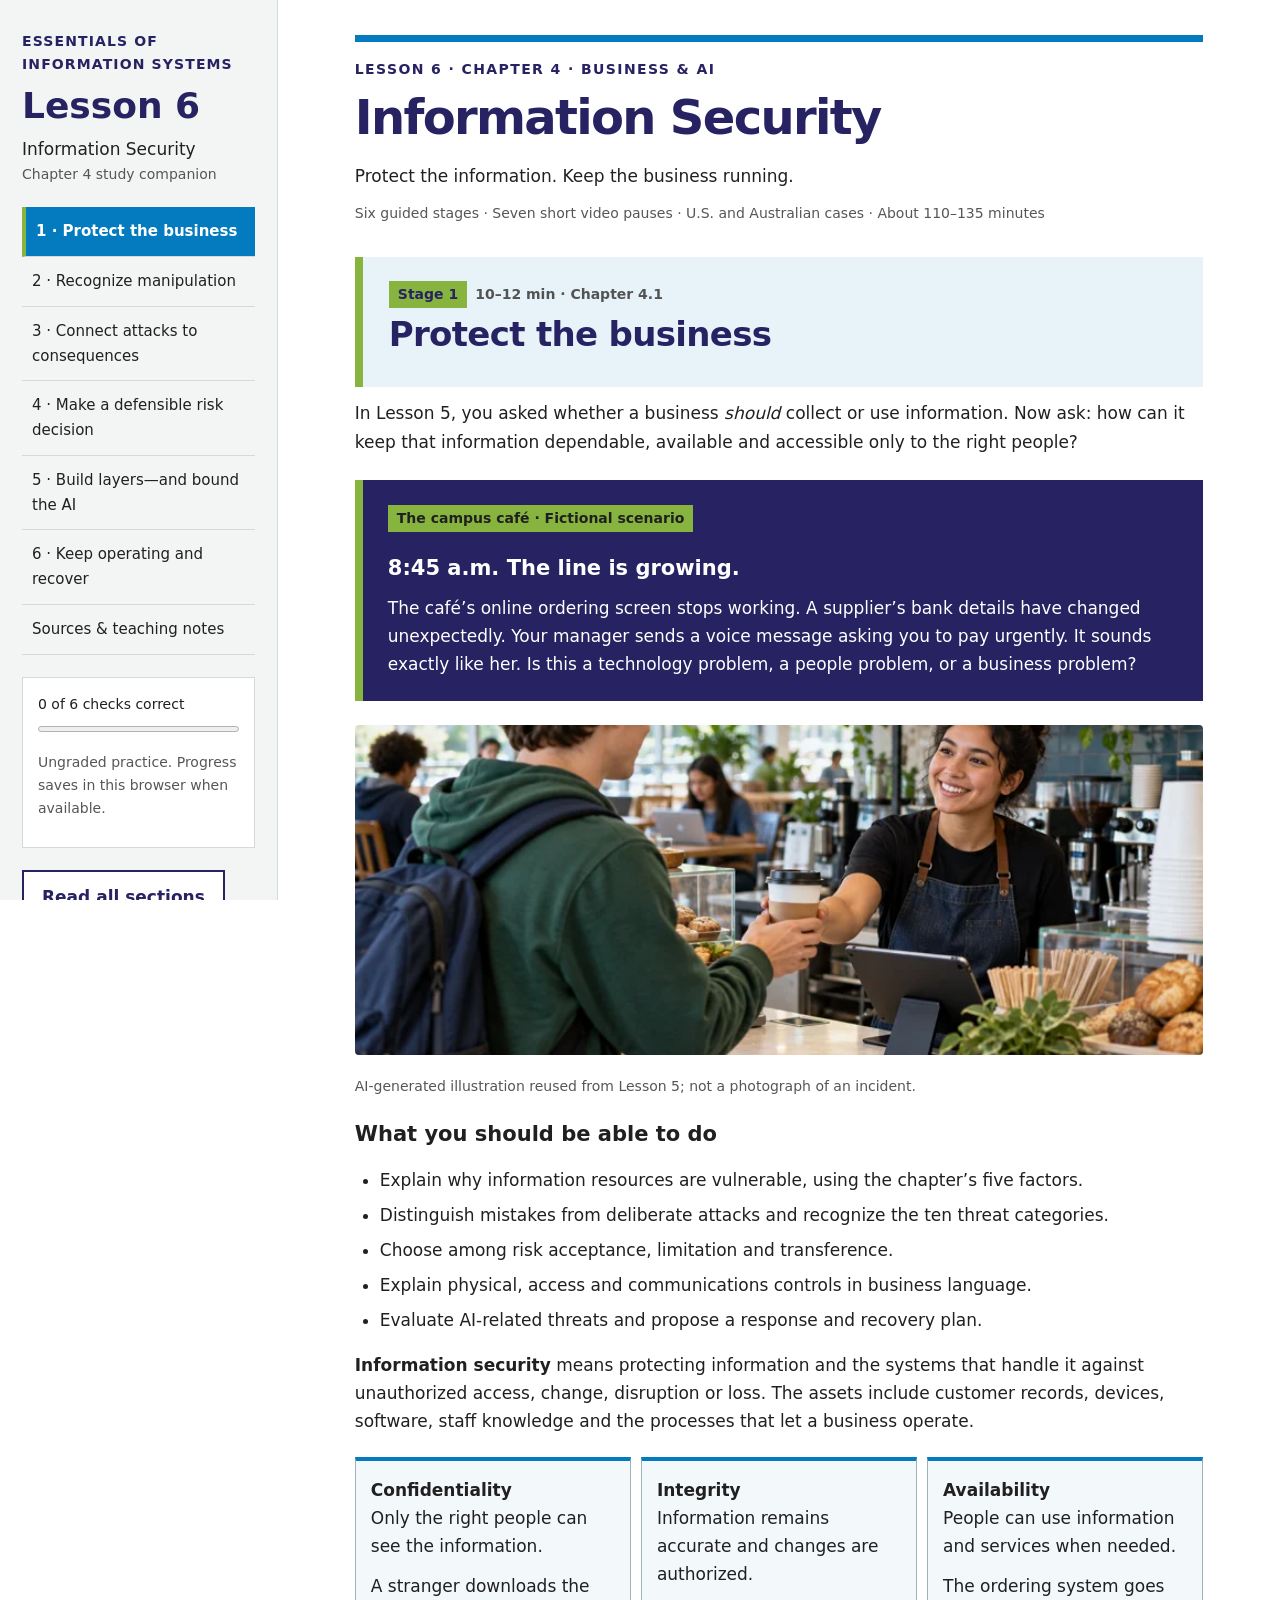
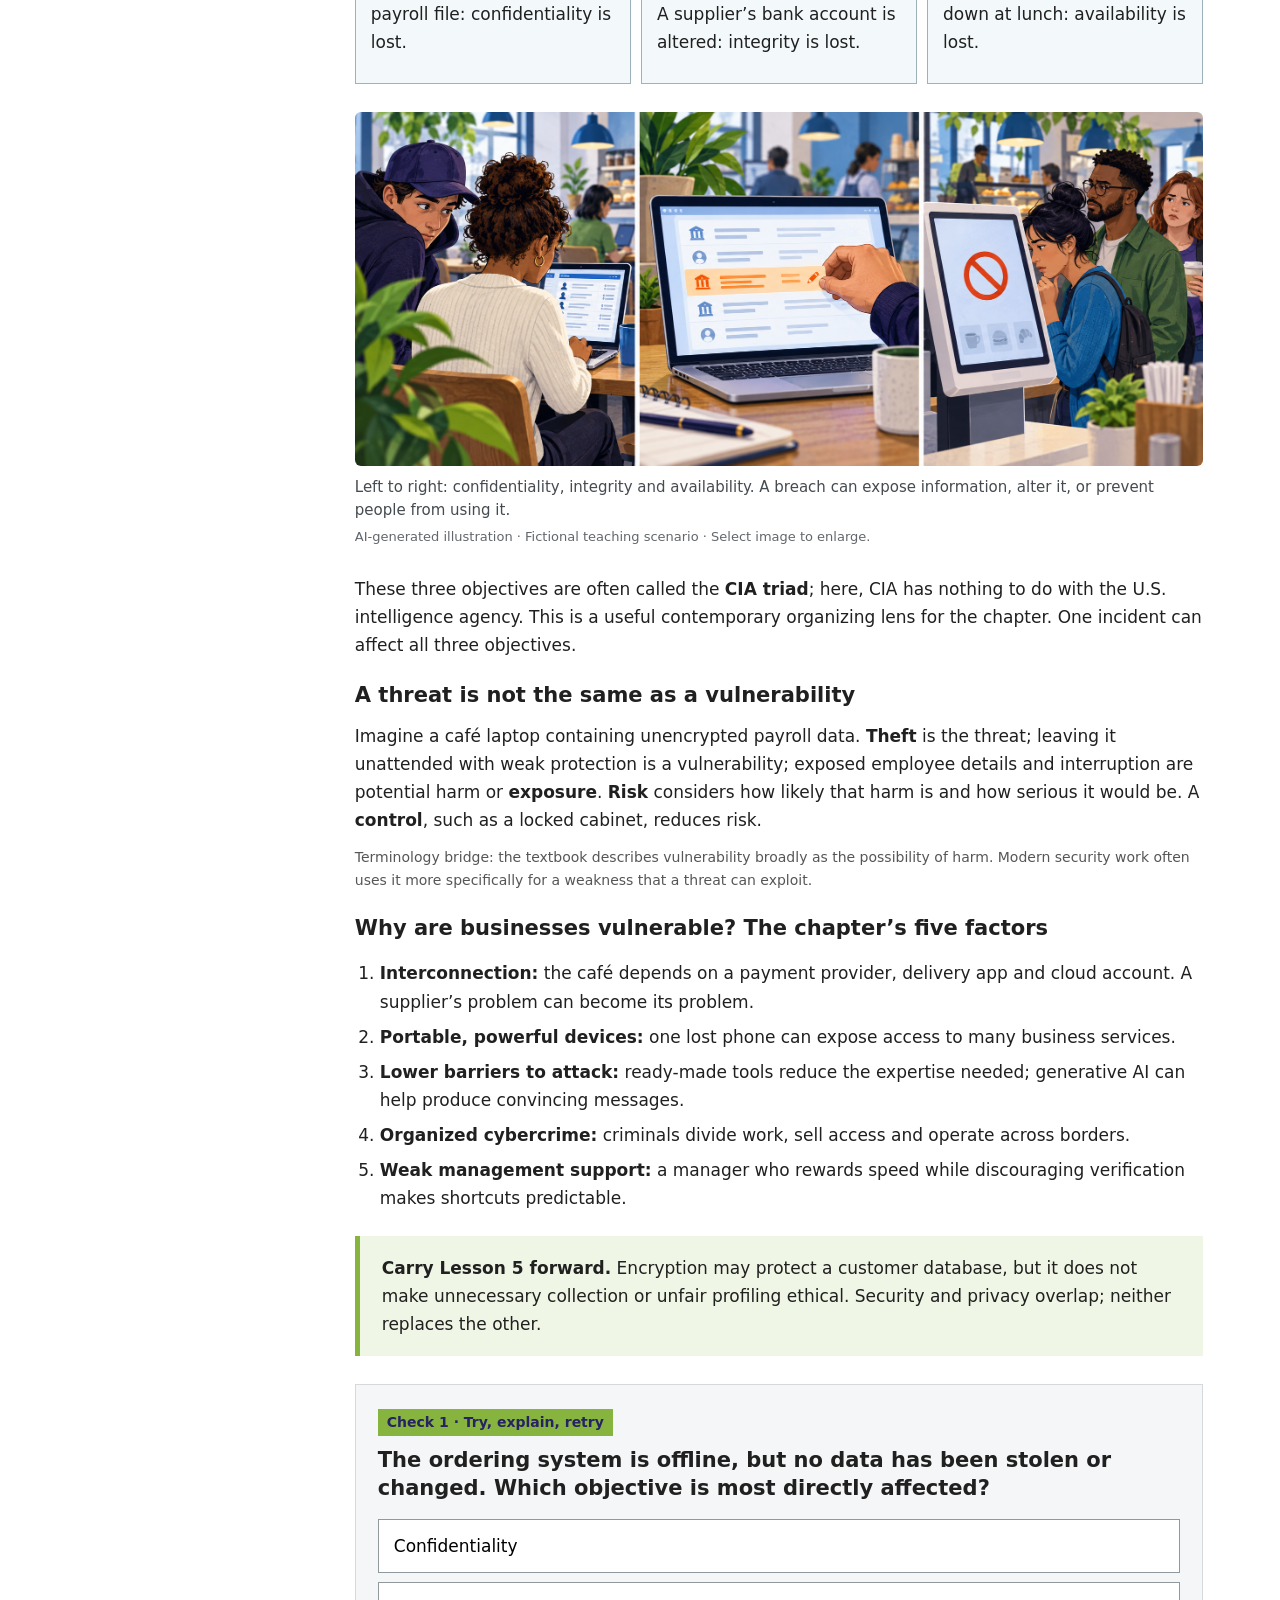
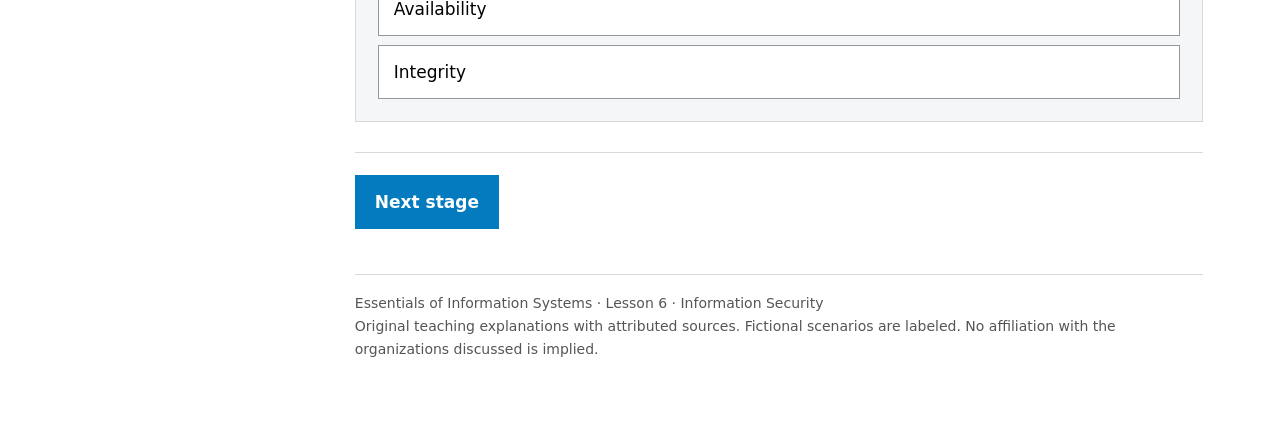
==== commit e3b7dd70: "Update with cognitive security content." ====
--- a/index.html
+++ b/index.html
@@ -1,7 +1,7 @@
 <!doctype html><html lang="en"><head><meta charset="utf-8"><meta name="viewport" content="width=device-width,initial-scale=1"><meta name="description" content="Lesson 6: Information Security. A Chapter 4 companion for business students, with AI cases, short video pauses and practical activities."><title>Lesson 6 · Information Security</title><style>
 :root{--accent:#047bbf;--brand:#272262;--leaf:#86b43f;--ink:#202020;--muted:#565656;--line:#d5d9db;--blue:#e7f3f9;--paper:#fff;--green:#edf5e3;--red:#fff0e9}*{box-sizing:border-box}html{scroll-behavior:smooth}body{margin:0;font:17px/1.65 system-ui,-apple-system,BlinkMacSystemFont,"Segoe UI",sans-serif;color:var(--ink);background:var(--paper)}a{color:#154d73;text-underline-offset:3px}button{font:inherit;cursor:pointer}button:disabled{cursor:default;color:#676767;background:#eee;border-color:#ddd}button,a,input,textarea,summary{outline-offset:5px}button:focus-visible,a:focus-visible,summary:focus-visible,textarea:focus-visible{outline:3px solid #185879}.skip{position:absolute;left:10px;top:-70px;background:white;padding:10px;z-index:10}.skip:focus{top:10px}aside{width:278px;position:fixed;inset:0 auto 0 0;background:#f3f4f4;border-right:1px solid var(--line);padding:30px 22px;overflow:auto}aside .brand{font-size:14px;font-weight:800;letter-spacing:.08em}.day{font-size:36px;font-weight:850;margin:10px 0 0;line-height:1.1}.subtitle{margin:12px 0 22px;line-height:1.4}nav a{display:block;padding:12px 10px;border-bottom:1px solid var(--line);color:var(--ink);text-decoration:none;font-size:15px}nav a.active{background:var(--accent);font-weight:750;border-left:4px solid var(--ink)}.progressbox{margin:22px 0;padding:15px;background:white;border:1px solid var(--line);font-size:14px}.progressbox progress{width:100%;accent-color:var(--accent);height:12px}.small{font-size:14px;color:var(--muted)}main{margin-left:278px;padding:35px 6vw 70px;max-width:1400px}.topline{font-size:14px;font-weight:800;letter-spacing:.1em;text-transform:uppercase}header{border-top:7px solid var(--accent);padding-top:16px;margin-bottom:32px}h1{font-size:clamp(32px,4vw,48px);line-height:1.12;letter-spacing:-.035em;margin:10px 0 17px}h2{font-size:29px;line-height:1.25;letter-spacing:-.02em;margin:32px 0 16px}h3{font-size:21px;line-height:1.35;margin:22px 0 10px}p{margin:12px 0}section{display:none}section.active{display:block}.stagehead{background:var(--blue);padding:22px 26px;border-left:8px solid var(--accent)}.stagehead h2{margin:5px 0 10px;font-size:34px}.stagehead p{margin:0}.tag{font-size:14px;font-weight:750;display:inline-block;background:var(--accent);padding:3px 9px;line-height:1.5}.time{font-size:14px;font-weight:650;color:#535353;margin-left:8px}.callout{padding:18px 22px;background:#eff6e5;border-left:5px solid var(--leaf);margin:24px 0}.scenario{background:var(--ink);color:white;padding:23px 25px;border-left:8px solid var(--accent);margin:24px 0}.scenario p{margin-bottom:0}.scenario .tag{color:var(--ink)}.grid{display:grid;grid-template-columns:1fr 1fr;gap:22px;margin:24px 0}.card{border-top:4px solid var(--ink);padding:5px 0 14px}.card h3{margin-top:14px}.tablewrap{overflow-x:auto;margin:22px 0}table{border-collapse:collapse;width:100%;font-size:16px}th,td{border:1px solid var(--line);padding:13px 15px;text-align:left;vertical-align:top}th{background:#eef3f5}ul,ol{padding-left:25px}li{margin:7px 0}details{border:1px solid var(--line);margin:18px 0;padding:14px 18px}summary{cursor:pointer;font-weight:750}details p:last-child{margin-bottom:0}.check{background:#f4f6f7;border:1px solid var(--line);padding:22px;margin:28px 0}.check h3{margin-top:10px}.options{display:grid;gap:9px;margin-top:16px}.option{background:white;text-align:left;padding:12px 15px;border:1px solid #91999c}.option:hover{border-color:var(--ink);background:#e8f3f9}.option.chosen{border:2px solid var(--ink)}.feedback{display:none;padding:13px 15px;margin-top:15px}.feedback.show{display:block}.feedback.correct{background:var(--green);border-left:4px solid #256840}.feedback.incorrect{background:var(--red);border-left:4px solid #ad4e20}.actions{border-top:1px solid var(--line);padding-top:22px;margin-top:30px;display:flex;align-items:center;gap:15px;flex-wrap:wrap}.primary,.secondary{border:2px solid var(--ink);padding:11px 18px;font-weight:750}.primary{background:var(--accent)}.secondary{background:white}.actions .small{flex:1;min-width:180px}.source{font-size:14px;margin-top:14px;color:#555}.case{border:1px solid #a4b8bf;border-top:6px solid var(--ink);padding:22px 24px;margin:25px 0}.case h3{font-size:26px;margin-top:8px}.evidence{background:#f0f4f5;padding:12px 15px;font-size:15px}.casequestions{background:#eff6e5;padding:14px 18px;margin-top:18px}.lens{border-left:5px solid #222;padding-left:18px}.number{background:var(--accent);display:inline-block;padding:1px 9px;font-weight:850;margin-right:7px}.lawlabel{font-weight:800;color:#185879}.definition{font-weight:750}.work{background:#edf5f7;padding:22px;margin-top:25px}.work textarea{display:block;width:100%;min-height:110px;font:inherit;line-height:1.5;padding:12px;border:1px solid #87999f;margin-top:8px;resize:vertical}.work label{display:block;font-weight:700;margin-top:20px}.work textarea::placeholder{color:#626262}.sources li{margin-bottom:16px}footer{border-top:1px solid var(--line);margin-top:45px;padding-top:17px;font-size:14px;color:#555}.complete{padding:18px;background:var(--green);margin-top:20px}.flow{display:grid;grid-template-columns:repeat(3,1fr);gap:10px;margin:22px 0}.flow div{border:1px solid #9eb2b9;padding:15px;background:#f3f8fa}.flow strong{display:block}.checklist{list-style:none;padding:0}.checklist li{padding:8px 0;border-bottom:1px solid var(--line)}.checklist li:before{content:'✓';margin-right:12px;font-weight:800}.noscript{background:#fff0e9;padding:20px}.readall section{display:block;border-top:4px solid #222;margin-top:40px}.readall .actions{display:none}h1,h2,.brand,.day,.topline{color:var(--brand)}nav a.active{color:white;border-left-color:var(--leaf)}.tag{background:var(--leaf);color:var(--brand)}.stagehead{border-left-color:var(--leaf)}.scenario{background:var(--brand);border-left-color:var(--leaf)}.primary{background:var(--accent);border-color:var(--accent);color:white}.secondary{border-color:var(--brand);color:var(--brand)}.card{border-top-color:var(--brand)}.case{border-top-color:var(--brand)}.number{background:var(--leaf);color:var(--brand)}th{background:#e8f3f9}.lens{border-left-color:var(--leaf)}@media(max-width:900px){aside{position:relative;width:100%;padding:20px}.day{font-size:26px}aside .subtitle{margin-bottom:10px}nav{display:flex;flex-wrap:wrap;gap:6px}nav a{border:1px solid var(--line);padding:7px 10px}.progressbox{margin:12px 0}main{margin-left:0;padding:25px 6vw}.grid{grid-template-columns:1fr}.flow{grid-template-columns:1fr}.stagehead h2{font-size:28px}}@media print{aside,.actions,.options,.feedback,.noprint,header button{display:none!important}main{margin:0;padding:0;max-width:none}section{display:block!important;break-before:page}section:first-of-type{break-before:auto}header{margin-bottom:20px}body{font-size:11pt;line-height:1.5}h1{font-size:26pt}h2,.stagehead h2{font-size:20pt}h3{font-size:15pt}.grid{display:block}.scenario{color:#222;background:white;border:1px solid #222}.case,.check,details{break-inside:avoid}details>*{display:block!important}textarea{min-height:80px}.stagehead{background:white}a{color:#222}.source{font-size:9pt}footer{font-size:9pt}}
 .lesson-video{margin:26px 0;padding:20px;border:1px solid var(--line);border-top:4px solid var(--accent)}.lesson-video h3{margin-top:0}.video-frame{aspect-ratio:16/9;width:100%;margin:15px 0;background:#111}.video-frame iframe{width:100%;height:100%;border:0;display:block}.video-frame[hidden]{display:none}.video-prompt{font-weight:650}@media print{.video-frame,.load-video,.video-notice{display:none!important}.lesson-video{break-inside:avoid}}figure.learning-image{margin:16px 0 20px}figure.learning-image img{display:block;width:100%;height:auto;border-radius:6px}figure.learning-image figcaption{font-size:14px;line-height:1.5;color:var(--muted);margin-top:8px}.scenario-intro{display:grid;grid-template-columns:minmax(0,1fr) 320px;gap:25px;align-items:center}.scenario-intro .learning-image{margin:0}.scenario-intro figcaption{color:#e4e8ef}.case-image{float:right;width:280px;margin:0 0 20px 24px!important}.case:after{content:"";display:block;clear:both}.card .learning-image{max-width:380px}@media(max-width:1100px){.scenario-intro{grid-template-columns:1fr}.scenario-intro .learning-image{max-width:320px}}@media(max-width:700px){.scenario-intro{grid-template-columns:1fr}.scenario-intro .learning-image{max-width:420px}.case-image{float:none;width:100%;max-width:420px;margin:16px 0!important}}@media print{figure.learning-image{max-width:230px;break-inside:avoid}.scenario-intro{display:block}.scenario-intro figcaption{color:#555}.case-image{width:180px}}.lesson-audio{clear:both;margin:22px 0;padding:18px 20px;background:var(--blue);border-left:4px solid var(--accent)}.lesson-audio h4{margin:0 0 8px;font-size:18px}.lesson-audio audio{display:block;width:100%;margin:12px 0}.lesson-audio .small{overflow-wrap:anywhere}@media print{.lesson-audio audio{display:none}} .lesson-intro{margin:24px 0}.lesson-intro video{display:block;width:100%;height:auto;aspect-ratio:16/9;background:#111;border-radius:6px}.lesson-intro h3{margin-top:0}@media print{.lesson-intro video{display:none}} 
-.lesson-video{border:1px solid #a4b8bf;padding:22px;margin:26px 0;background:#f5f9fc}.video-frame{aspect-ratio:16/9;margin-top:15px}.video-frame iframe{width:100%;height:100%;border:0}.flow div{border-top:4px solid var(--accent)}.scenario h3{color:white}.case .tag{margin-bottom:5px}.term{font-weight:750}label{display:block}input[type=range]{width:100%}.riskbox{padding:24px;background:var(--blue);margin:25px 0}.riskbox output{font-size:24px;font-weight:800;color:var(--brand)}.illustration{width:100%;max-height:330px;object-fit:cover;border-radius:4px}details[open]{background:#fbfcfd}.badge{font-size:14px;color:#43525a}.worksheet textarea{display:block;width:100%;min-height:110px;font:inherit;padding:12px;margin:10px 0 25px;border:1px solid #87999f}.worksheet label{font-weight:700}.glossary{columns:2;column-gap:35px}.glossary p{break-inside:avoid}body:not(.js) section{display:block}.noscript{display:block}@media(max-width:800px){aside{position:static;width:auto;padding:20px}main{margin:0;padding:25px 20px}.grid,.flow{grid-template-columns:1fr}.glossary{columns:1}.stagehead{padding:18px}.stagehead h2{font-size:28px}}@media print{aside,.noprint,.actions,.load-video,.video-frame{display:none!important}main{margin:0;padding:0;max-width:none}section{display:block!important}details>*{display:block!important}section{break-before:page}section:first-of-type{break-before:auto}h2,h3{break-after:avoid}.check,.case,.lesson-video{break-inside:auto}textarea{min-height:90px}body{font-size:11pt}.glossary{columns:1}.scenario h3{color:#222}.options{display:grid!important}.option{color:#222;background:white}.riskbox{break-inside:avoid}}@media(prefers-reduced-motion:reduce){html{scroll-behavior:auto}}.lesson-figure{margin:28px 0;max-width:100%}.lesson-figure img{display:block;width:100%;height:auto;border-radius:6px}.lesson-figure figcaption{font-size:15px;line-height:1.55;color:#454b50;margin-top:10px}.lesson-figure .image-origin{display:block;font-size:13px;margin-top:5px;color:#62676b}@media print{.lesson-figure{break-inside:avoid;max-width:640px}.lesson-figure img{max-height:250px;object-fit:contain;object-position:left}.lesson-figure figcaption{font-size:9pt}}</style></head><body><a class="skip" href="#main-content">Skip to lesson</a><aside><div class="brand">ESSENTIALS OF<br>INFORMATION SYSTEMS</div><div class="day">Lesson 6</div><p class="subtitle">Information Security<br><span class="small">Chapter 4 study companion</span></p><nav id="navigation" aria-label="Lesson sections"></nav><div class="progressbox"><label for="progress" id="progress-text">0 of 6 checks correct</label><progress id="progress" value="0" max="6"></progress><p class="small" id="storage-note">Ungraded practice. Progress saves in this browser when available.</p></div><button class="secondary" id="read-all" aria-pressed="false">Read all sections</button></aside><main id="main-content" tabindex="-1"><header><div class="topline">Lesson 6 · Chapter 4 · Business & AI</div><h1>Information Security</h1><p>Protect the information. Keep the business running.</p><p class="small">Six guided stages · Four short video pauses · U.S. and Australian cases · About 85–100 minutes</p></header><noscript><p class="noscript">All lesson text is available below. Enable JavaScript for navigation, checks, local saving and worksheet downloads.</p></noscript><section id="foundations" data-title="1 · Protect the business"><div class="stagehead"><span class="tag">Stage 1</span><span class="time">10–12 min · Chapter 4.1</span><h2>Protect the business</h2></div>
+.lesson-video{border:1px solid #a4b8bf;padding:22px;margin:26px 0;background:#f5f9fc}.video-frame{aspect-ratio:16/9;margin-top:15px}.video-frame iframe{width:100%;height:100%;border:0}.flow div{border-top:4px solid var(--accent)}.scenario h3{color:white}.case .tag{margin-bottom:5px}.term{font-weight:750}label{display:block}input[type=range]{width:100%}.riskbox{padding:24px;background:var(--blue);margin:25px 0}.riskbox output{font-size:24px;font-weight:800;color:var(--brand)}.illustration{width:100%;max-height:330px;object-fit:cover;border-radius:4px}details[open]{background:#fbfcfd}.badge{font-size:14px;color:#43525a}.worksheet textarea{display:block;width:100%;min-height:110px;font:inherit;padding:12px;margin:10px 0 25px;border:1px solid #87999f}.worksheet label{font-weight:700}.glossary{columns:2;column-gap:35px}.glossary p{break-inside:avoid}body:not(.js) section{display:block}.noscript{display:block}@media(max-width:800px){aside{position:static;width:auto;padding:20px}main{margin:0;padding:25px 20px}.grid,.flow{grid-template-columns:1fr}.glossary{columns:1}.stagehead{padding:18px}.stagehead h2{font-size:28px}}@media print{aside,.noprint,.actions,.load-video,.video-frame{display:none!important}main{margin:0;padding:0;max-width:none}section{display:block!important}details>*{display:block!important}section{break-before:page}section:first-of-type{break-before:auto}h2,h3{break-after:avoid}.check,.case,.lesson-video{break-inside:auto}textarea{min-height:90px}body{font-size:11pt}.glossary{columns:1}.scenario h3{color:#222}.options{display:grid!important}.option{color:#222;background:white}.riskbox{break-inside:avoid}}@media(prefers-reduced-motion:reduce){html{scroll-behavior:auto}}.lesson-figure{margin:28px 0;max-width:100%}.lesson-figure img{display:block;width:100%;height:auto;border-radius:6px}.lesson-figure figcaption{font-size:15px;line-height:1.55;color:#454b50;margin-top:10px}.lesson-figure .image-origin{display:block;font-size:13px;margin-top:5px;color:#62676b}@media print{.lesson-figure{break-inside:avoid;max-width:640px}.lesson-figure img{max-height:250px;object-fit:contain;object-position:left}.lesson-figure figcaption{font-size:9pt}}</style><link rel="stylesheet" href="assets/cognitive-security.css"></head><body><a class="skip" href="#main-content">Skip to lesson</a><aside><div class="brand">ESSENTIALS OF<br>INFORMATION SYSTEMS</div><div class="day">Lesson 6</div><p class="subtitle">Information Security<br><span class="small">Chapter 4 study companion</span></p><nav id="navigation" aria-label="Lesson sections"></nav><div class="progressbox"><label for="progress" id="progress-text">0 of 6 checks correct</label><progress id="progress" value="0" max="6"></progress><p class="small" id="storage-note">Ungraded practice. Progress saves in this browser when available.</p></div><button class="secondary" id="read-all" aria-pressed="false">Read all sections</button></aside><main id="main-content" tabindex="-1"><header><div class="topline">Lesson 6 · Chapter 4 · Business & AI</div><h1>Information Security</h1><p>Protect the information. Keep the business running.</p><p class="small">Six guided stages · Seven short video pauses · U.S. and Australian cases · About 110–135 minutes</p></header><noscript><p class="noscript">All lesson text is available below. Enable JavaScript for navigation, checks, local saving and worksheet downloads.</p></noscript><section id="foundations" data-title="1 · Protect the business"><div class="stagehead"><span class="tag">Stage 1</span><span class="time">10–12 min · Chapter 4.1</span><h2>Protect the business</h2></div>
 <p>In Lesson 5, you asked whether a business <em>should</em> collect or use information. Now ask: how can it keep that information dependable, available and accessible only to the right people?</p>
 <div class="scenario"><span class="tag">The campus café · Fictional scenario</span><h3>8:45 a.m. The line is growing.</h3><p>The café’s online ordering screen stops working. A supplier’s bank details have changed unexpectedly. Your manager sends a voice message asking you to pay urgently. It sounds exactly like her. Is this a technology problem, a people problem, or a business problem?</p></div>
 <img class="illustration" src="assets/cafe.webp" alt="Illustration of a campus café, the setting for the fictional business scenarios"><p class="small">AI-generated illustration reused from Lesson 5; not a photograph of an incident.</p>
@@ -12,32 +12,68 @@
 <h3>A threat is not the same as a vulnerability</h3><p>Imagine a café laptop containing unencrypted payroll data. <strong>Theft</strong> is the threat; leaving it unattended with weak protection is a vulnerability; exposed employee details and interruption are potential harm or <strong>exposure</strong>. <strong>Risk</strong> considers how likely that harm is and how serious it would be. A <strong>control</strong>, such as a locked cabinet, reduces risk.</p><p class="small">Terminology bridge: the textbook describes vulnerability broadly as the possibility of harm. Modern security work often uses it more specifically for a weakness that a threat can exploit.</p>
 <h3>Why are businesses vulnerable? The chapter’s five factors</h3><ol><li><strong>Interconnection:</strong> the café depends on a payment provider, delivery app and cloud account. A supplier’s problem can become its problem.</li><li><strong>Portable, powerful devices:</strong> one lost phone can expose access to many business services.</li><li><strong>Lower barriers to attack:</strong> ready-made tools reduce the expertise needed; generative AI can help produce convincing messages.</li><li><strong>Organized cybercrime:</strong> criminals divide work, sell access and operate across borders.</li><li><strong>Weak management support:</strong> a manager who rewards speed while discouraging verification makes shortcuts predictable.</li></ol>
 <div class="callout"><strong>Carry Lesson 5 forward.</strong> Encryption may protect a customer database, but it does not make unnecessary collection or unfair profiling ethical. Security and privacy overlap; neither replaces the other.</div>
-<div class="check" data-check="0"><span class="tag">Check 1 · Try, explain, retry</span><h3>The ordering system is offline, but no data has been stolen or changed. Which objective is most directly affected?</h3><div class="options"></div><div class="feedback" role="status" aria-live="polite"></div></div><div class="actions noprint"><button class="primary" data-go="people">Next stage</button></div></section><section id="people" data-title="2 · Recognize manipulation"><div class="stagehead"><span class="tag">Stage 2</span><span class="time">12–15 min · Chapter 4.2</span><h2>Recognize manipulation</h2></div>
+<div class="check" data-check="0"><span class="tag">Check 1 · Try, explain, retry</span><h3>The ordering system is offline, but no data has been stolen or changed. Which objective is most directly affected?</h3><div class="options"></div><noscript><ol><li>Confidentiality</li><li>Availability</li><li>Integrity</li></ol><p><strong>Answer and explanation:</strong> Availability Correct. Customers and staff cannot use the service when they need it.</p></noscript><div class="feedback" role="status" aria-live="polite"></div></div><div class="actions noprint"><button class="primary" data-go="people">Next stage</button></div></section><section id="people" data-title="2 · Recognize manipulation"><div class="stagehead"><span class="tag">Stage 2</span><span class="time">37–50 min · Chapter 4.2 + cognitive security</span><h2>Recognize manipulation</h2></div>
 <p>A staff member attaches the wrong payroll file to an email. That is an <strong>unintentional mistake</strong>. A criminal pretending to be a supplier persuades that person to send it. The criminal is carrying out a <strong>deliberate social engineering attack</strong>, even if the employee’s error is unintentional.</p>
 <p><strong>Social engineering</strong> is manipulation of people to obtain access, information or action. It exploits trust, urgency, authority and helpfulness. Better training matters, but so do workload, clear procedures, usable systems and managers who support staff when they pause.</p>
 <div class="grid"><div class="card"><h3>Recognize the channel</h3><p><strong>Phishing:</strong> a deceptive message seeking a click, secret or action. <strong>Spear phishing:</strong> tailored to a particular target. <strong>Smishing:</strong> through text messages. <strong>Vishing:</strong> through voice calls or messages.</p><p>Perfect spelling does not prove legitimacy. AI can make a fraudulent message fluent and personal.</p></div><div class="card"><h3>Recognize the situation</h3><p><strong>Tailgating:</strong> following an authorized person through a locked door. <strong>Shoulder surfing:</strong> observing a screen or keyboard. An impressive badge or familiar voice is a claim of identity, not reliable proof.</p><p>A helpful employee needs an easy way to verify visitors and report suspicious requests.</p></div></div>
+<div class="cs-module" id="cognitive-security">
+<div class="cs-intro"><span class="tag">Human-centred security · Contemporary extension</span><h2>Cognitive Security + Digital Wellness</h2><p class="cs-lead">Protect the attention and judgement that secure decisions depend on.</p><p><strong>People are components of information systems.</strong> Hardware, software, data, networks and procedures work with people who interpret messages, approve changes and respond to problems. A technically secure account can still be compromised if someone is persuaded to approve an unexpected login.</p><p>Here, <strong>cognitive security</strong> is a human-centred lens on protecting attention, judgement and decision-making. It helps explain how the conditions around a person can affect information security. It is <strong>not a fourth CIA objective</strong>: confidentiality, integrity and availability remain the outcomes we protect.</p></div>
+<figure class="cs-system"><div class="cs-system-row"><div><span aria-hidden="true">01</span><strong>Technology & data</strong>Devices · apps · records</div><div class="cs-person"><span aria-hidden="true">02</span><strong>People</strong>Attention · judgement · decisions</div><div><span aria-hidden="true">03</span><strong>Processes & context</strong>Workload · rules · support</div></div><figcaption>These parts act together. Protecting people’s capacity to decide supports confidentiality, integrity and availability across the system.</figcaption></figure>
+<p class="small">Allow an additional 25–35 minutes including discussion. Activities are fictional, ungraded and untimed; you can read every debrief instead. They illustrate possibilities, not diagnose your attention or predict whether you will be scammed.</p>
+<h3>1 · Recognise an everyday moment</h3><p>For each card, decide what you would do before opening its debrief. Ask both “What can I change?” and “What should the system change?”</p><div class="cs-cards">
+<article class="cs-vignette"><span class="tag">Attention switching</span><h4>“Where was I?”</h4><p>You’re checking an invoice between a group-chat reply, a lecture alert and a café shift message. You return to the invoice and skim past changed bank details.</p><p><strong>Your decision:</strong> finish quickly, or pause and recheck the change?</p><details><summary>Reveal the security connection</summary><p>Switching tasks requires you to recover context. <strong>Cognitive load</strong> is the mental demand a task and its environment place on limited working-memory resources. The classroom risk is a missed discrepancy leading to an unauthorized payment change: an <strong>integrity</strong> problem.</p><p>Protect a short verification window; designers should highlight what changed, and managers should allow time for independent approval.</p></details></article>
+<article class="cs-vignette"><span class="tag">Security fatigue</span><h4>“Just let me get on with it.”</h4><p>After a series of routine prompts, another approval request arrives. You did not start this login. It looks much like the earlier prompts.</p><p><strong>Your decision:</strong> approve to clear it, or deny and investigate?</p><details><summary>Reveal the security connection</summary><p>Repetition can encourage automatic responses; <strong>security fatigue</strong> describes weariness and disengagement around security demands. They are related ideas, not identical diagnoses. Approving an attacker’s login could expose private records (<strong>confidentiality</strong>) and permit changes or deletion (<strong>integrity/availability</strong>).</p><p>Deny unexpected requests and report through a known channel. Designers should reduce unnecessary prompts and distinguish consequential ones; organisations should provide usable authentication and support.</p></details></article>
+<article class="cs-vignette"><span class="tag">Persuasion & urgency</span><h4>“Your account closes in ten minutes.”</h4><p>A message says your student account will be suspended unless you enter your password now. It uses the university logo and a convincing tone.</p><p><strong>Your decision:</strong> use its link, or open the university service independently?</p><details><summary>Reveal the security connection</summary><p>Urgency and apparent authority can narrow deliberation. This is <strong>social engineering</strong>; stolen credentials threaten confidentiality and may enable unauthorized changes or lockout.</p><p>Use a saved or independently verified service address. Institutions should make legitimate alerts recognisable and offer a simple reporting route without punishing someone who asks for help.</p></details></article>
+<article class="cs-vignette"><span class="tag">AI reliance</span><h4>“The assistant checked it.”</h4><p>An AI summary says a supplier’s new account is safe because the invoice looks professional. You are tempted to accept the polished answer.</p><p><strong>Your decision:</strong> accept its confidence, or identify what it actually verified?</p><details><summary>Reveal the security connection</summary><p><strong>Cognitive offloading</strong> means using tools to carry part of a mental task; notes, reminders and AI can help. Over-reliance arises when assistance replaces necessary judgement. A fluent summary is not evidence of payment authority: an <strong>integrity</strong> risk. Uploading confidential records to an unapproved AI service also risks <strong>confidentiality</strong>.</p><p>Check original evidence and permissions. Designers should expose sources and uncertainty; organisations should define approved tools and enforce payment boundaries outside the AI.</p></details></article></div>
+<h3>2 · Make room for the consequential message</h3><div class="cs-activity" id="cs-notifications"><span class="tag">Notification challenge · No timer</span><p>You are studying and covering the café’s accounts. Which notification most needs a secure response? All notifications below are simulated; none opens a real service.</p><div class="cs-inbox">
+<button class="cs-notice" data-notice="ordinary"><strong>Study group</strong><span>Three new messages about tomorrow’s slides</span></button>
+<button class="cs-notice" data-notice="ordinary"><strong>Campus café</strong><span>This week’s specials are ready to view</span></button>
+<button class="cs-notice" data-notice="ordinary"><strong>Course app</strong><span>Your lecture recording is available</span></button>
+<button class="cs-notice" data-notice="security"><strong>Account sign-in</strong><span>Approve a new sign-in? You have not tried to log in.</span></button>
+<button class="cs-notice" data-notice="ordinary"><strong>Social app</strong><span>A friend tagged you in a photo</span></button>
+<button class="cs-notice" data-notice="ordinary"><strong>Shopping app</strong><span>Your saved item is back in stock</span></button></div><div class="cs-tools"><button class="secondary" id="cs-quiet" aria-pressed="false">Compare a quieter view</button><button class="secondary" id="cs-notice-reset">Reset challenge</button></div><p id="cs-notice-feedback" class="cs-response" role="status">Choose a notification, or open the written debrief below.</p><details><summary>Written challenge alternative and debrief</summary><p>The list contains study, café, course, login, social and shopping messages. The consequential item is an unexpected login approval. Deny it, then investigate or report through a trusted route; do not simply approve or follow a message link.</p><p>The quieter view hides the five routine messages while retaining the login request. Compare the effort of noticing it. In practice, batch nonessential updates while preserving urgent security and accessibility needs. This comparison is a teaching illustration, not a controlled experiment: repetition and knowing the answer can also make the second view easier.</p><p><strong>IS consequence:</strong> fewer competing demands can make a verification step easier to perform; usable authentication and reporting still matter.</p></details></div>
+<div class="lesson-video" data-video="C74amJRp730" data-end="120"><span class="tag">Cognitive security · Video pause</span><h3>Tristan Harris · How a handful of tech companies control billions of minds every day</h3><p class="small">Suggested excerpt: 0:00–2:00, then pause and discuss. The full talk is longer.</p><p><strong>Before watching:</strong> Which design choices invite you to keep attending to a service?</p><button class="secondary load-video">Load two-minute excerpt</button> <a href="https://www.youtube.com/watch?v=C74amJRp730" target="_blank" rel="noopener">Open full talk</a><div class="video-frame" hidden></div><details><summary>Written alternative and reflection</summary><p>Services can compete for attention through notifications, autoplay and other persuasive design. The security lesson is to examine the environment around a decision, including whose incentives shape it. Harris presents an argument about design; this talk is not an experiment measuring security breaches.</p><p><strong>Discuss:</strong> Name one interruption a designer could remove while retaining an important account warning. Who has the power to make that change?</p></details><p class="small">Loads YouTube only on request, with no autoplay. Captions use the player’s CC control where available. This written alternative is an original teaching explanation, not a transcript.</p></div><h3>3 · Follow the chain—and find a place to intervene</h3><div class="cs-activity"><label for="cs-scenario"><strong>Choose a fictional situation</strong></label><select id="cs-scenario"><option value="urgent">Urgent account message</option><option value="switching">Switching while checking an invoice</option><option value="fatigue">Repeated approval requests</option><option value="ai">An AI recommendation</option></select><div class="cs-chain" aria-label="Stages in the causal chain"><button data-chain="0" aria-pressed="true">1 · Environment <span aria-hidden="true">→</span></button><button data-chain="1" aria-pressed="false">2 · Cognition <span aria-hidden="true">→</span></button><button data-chain="2" aria-pressed="false">3 · Behaviour <span aria-hidden="true">→</span></button><button data-chain="3" aria-pressed="false">4 · IS consequence</button></div><p class="cs-response" id="cs-chain-result" role="status">Environment: a message threatens to close your account. Intervention: institutions provide trusted reporting and clear account notices.</p><details class="cs-reading"><summary>Read all four chains and intervention points</summary><ul>
+<li><strong>Urgency:</strong> threatening message → time pressure → enter credentials through its link → account disclosure or lockout. Intervene with a trusted reporting route, a pause and independent verification.</li>
+<li><strong>Switching:</strong> many notifications → attention shifts and context must be recovered → miss an invoice discrepancy → unauthorized change to payment data (integrity). Intervene with quiet verification time, visible change summaries and a second approver.</li>
+<li><strong>Repetition:</strong> similar prompts → familiarity and weariness → approve an unexpected login → exposed records and unauthorized changes. Intervene with fewer unnecessary prompts, clear login context, denial/reporting and phishing-resistant authentication where feasible.</li>
+<li><strong>AI:</strong> a confident recommendation → assumed authority → accept without evidence → incorrect records or payment decisions (integrity). Intervene with source access, uncertainty cues, independent checks and limited AI permissions.</li></ul><p>These are possible pathways, not inevitable reactions. A technical control can interrupt the chain even when a person makes a mistake.</p></details></div>
+<h3>4 · Notice the prompt, not just the button</h3><div class="cs-activity" id="cs-fatigue"><span class="tag">Security-fatigue simulation</span><p>Four fictional prompts, one at a time. No real permission is granted. Take your time, skip to the debrief or stop whenever you want; there is no score.</p><div class="cs-prompt"><p id="cs-prompt-count">Prompt 1 of 4</p><h4 id="cs-prompt-text">Save your preferred text size on this device?</h4><div class="cs-tools"><button class="secondary" id="cs-allow">Allow</button><button class="secondary" id="cs-deny">Decline / pause</button></div></div><p id="cs-fatigue-feedback" class="cs-response" role="status">Read what is being requested before deciding.</p><button class="secondary" id="cs-fatigue-reset">Restart simulation</button><details><summary>Skip / read every prompt and the debrief</summary><ol><li>Save your preferred text size on this device?</li><li>Remember the lesson’s colour theme on this device?</li><li>Keep your reading position on this device?</li><li>Approve a new sign-in to the café’s payroll account? You did not initiate it.</li></ol><p>The first three requests concern low-consequence preferences; the last authorizes account access. <strong>Deny an uninitiated login and report it through a known channel.</strong> Repeated real-world login prompts can themselves be an attack.</p><p>Did you read each request, or begin to expect another routine one? Either response is useful to discuss. Four classroom clicks cannot induce or measure chronic fatigue. The design lesson is to reduce avoidable decisions, make consequences clear and preserve safe stopping points. The responsibility belongs to the system as well as the person.</p></details></div>
+<div class="lesson-video cs-nist"><span class="tag">Cognitive security · Video pause</span><h3>NIST · Cybersecurity Fatigue</h3><p class="small">Mary Theofanos · 2016 · Watch the opening two minutes, or to the end if shorter, then pause manually.</p><p><strong>Before watching:</strong> What happens when security asks people to make more decisions than they can comfortably manage?</p><p><a href="https://www.nist.gov/video/cybersecurity-fatigue" target="_blank" rel="noopener">Watch Cybersecurity Fatigue on NIST</a></p><p class="small">Opens NIST and its external video player. A reliable excerpt endpoint was not verified, so this pause uses the publisher’s page. Playback and captions depend on that player.</p><details><summary>Written alternative and reflection</summary><p>NIST describes weariness around ongoing security decisions. People may disengage when demands feel overwhelming. In its qualitative study, fatigue emerged in interviews rather than from a controlled manipulation of workload; this does not establish how common fatigue is in all users.</p><p><strong>Discuss:</strong> redesign one prompt or workplace process so that secure action is easier. For example, remove redundant confirmations but retain a distinct, informative authorization step for a sensitive change.</p></details></div>
+<h3>5 · AI assistance still needs an evidence boundary</h3><div class="cs-activity"><span class="tag">AI-reliance activity</span><p>The same invoice goes to two fictional AI assistants. Decide which recommendation has an adequate basis for action.</p><div class="cs-cards"><article class="cs-vignette"><h4>A · Confident shortcut</h4><blockquote>“The invoice’s branding and professional language match the supplier. The new bank account is legitimate; update it now.”</blockquote><div class="cs-tools"><button class="secondary" data-ai="a-act">Act on A</button><button class="secondary" data-ai="a-check">Require evidence for A</button></div><p class="cs-response" id="cs-ai-a" role="status"></p></article><article class="cs-vignette"><h4>B · Bounded assistance</h4><blockquote>“The bank details differ from the approved record. I can flag the difference, but I cannot establish who authorized it. Verify through the supplier contact already on file before any change.”</blockquote><div class="cs-tools"><button class="secondary" data-ai="b-act">Use B to guide verification</button><button class="secondary" data-ai="b-check">Approve payment from B alone</button></div><p class="cs-response" id="cs-ai-b" role="status"></p></article></div><details><summary>Reveal the evidence boundary</summary><p>A infers identity and authority from appearance; that inference is unsupported. B describes a discrepancy and its own limits. B is useful for planning verification, but neither response proves the change is authorized.</p><p>Compare the original invoice and approved supplier record, call the established contact and follow the independent approval process. Keep sensitive documents in approved tools. AI can organise information; it should not acquire payment authority merely because its answer is fluent.</p></details><div class="cs-boundary"><div><strong>Delegate support</strong>Summarise · compare · flag</div><span aria-hidden="true">→</span><div><strong>Retain accountable decisions</strong>Verify sources · authorize · review</div></div><p class="small">This activity illustrates over-reliance. It does not show that using AI inevitably harms thinking.</p></div>
+<h3>6 · Digital wellness is part of the working conditions</h3><p><strong>Digital wellness</strong> means shaping technology use to support wellbeing and sustainable functioning. Here, its security role is to help preserve cognitive capacity for decisions. It complements technical controls; it is not a promise that a rested person cannot be deceived.</p><div class="cs-responsibility"><article><span class="number">You</span><h4>Pause with a purpose</h4><p>Set a short focus window for consequential checks. Batch optional notifications. Take a break or ask for a second review when overloaded. Verify urgent requests independently and report mistakes promptly.</p></article><article><span class="number">Designers</span><h4>Make secure choices usable</h4><p>Reduce redundant prompts. Explain the action and consequence plainly. Use safe defaults, accessible warning design, visible changes and easy cancel/report paths. Show AI evidence and uncertainty.</p></article><article><span class="number">Organisations</span><h4>Make pausing possible</h4><p>Provide realistic workloads, protected breaks, clear approval routes and approved tools. Support reporting without blame. Measure whether controls work in practice, not just whether staff completed training.</p></article></div><p class="callout"><strong>Shared responsibility:</strong> attackers are responsible for their deception. People deserve systems that remain protective under distraction, fatigue, disability and pressure. “Be more careful” is not an adequate control.</p>
+<div class="lesson-video" data-video="Hu4Yvq-g7_Y" data-end="120"><span class="tag">Cognitive security · Video pause</span><h3>Chris Bailey · How to Get Your Brain to Focus</h3><p class="small">Suggested excerpt: 0:00–2:00, then pause and discuss. The full talk is longer.</p><p><strong>Before watching:</strong> What small change could reduce unnecessary stimulation while leaving you reachable for essential matters?</p><button class="secondary load-video">Load two-minute excerpt</button> <a href="https://www.youtube.com/watch?v=Hu4Yvq-g7_Y" target="_blank" rel="noopener">Open full talk</a><div class="video-frame" hidden></div><details><summary>Written alternative and reflection</summary><p>Bailey uses personal examples to invite reflection on distraction and focus. For this lesson, translate that invitation into one feasible experiment: a brief, protected verification period with nonessential alerts paused. Retain required security, care and accessibility communications. A talk’s personal experience is not proof that a particular habit prevents cyber incidents.</p><p><strong>Discuss:</strong> Choose a habit you can try, and a design or organisational change needed to make it realistic. How will you know whether it helped?</p></details><p class="small">Loads YouTube only on request, with no autoplay. Captions use the player’s CC control where available. This written alternative is an original teaching explanation, not a transcript.</p></div><div class="cs-activity cs-private" id="cs-checkup"><span class="tag">Private Cognitive Security Check-up</span><h3>Build a protection plan that fits your environment</h3><p>No score, diagnosis or submission. Select demands you recognise, then adapt one small habit. Avoid names, passwords and incident details. This check-up stays in memory unless you choose to save it on this device; it is separate from the lesson’s automatically saved worksheet.</p><fieldset><legend>Where does your environment make secure decisions harder?</legend>
+<label><input type="checkbox" value="attention" class="cs-demand"> Notifications interrupt tasks that need careful checking.</label>
+<label><input type="checkbox" value="prompts" class="cs-demand"> I sometimes clear repeated prompts without reading closely.</label>
+<label><input type="checkbox" value="pressure" class="cs-demand"> Fatigue or urgency makes it difficult to pause.</label>
+<label><input type="checkbox" value="ai" class="cs-demand"> I accept AI outputs before checking their basis.</label>
+<label><input type="checkbox" value="support" class="cs-demand"> I am unsure how to verify or report a suspicious request.</label></fieldset>
+<div id="cs-habits" class="cs-response" aria-live="polite"><p>Choose any relevant demands to see suggested habits. You can also write your own plan below.</p></div>
+<label for="cs-plan"><strong>My protection plan</strong></label><p class="small">When [trigger], I will [small action] to protect [information/security outcome]. I need [design or organisational support]. I’ll review it [date/occasion] using [observable sign it helped].</p><textarea id="cs-plan" rows="5" placeholder="When I check a payment change, I’ll pause optional notifications and use a known supplier contact. I need my manager to allow a second review. After my next shift, I’ll check whether I completed the verification without rushing."></textarea>
+<div class="cs-tools"><button class="secondary" id="cs-use-habits">Add suggested habits to my plan</button><button class="secondary" id="cs-save-plan">Save check-up on this device</button><button class="secondary" id="cs-download-plan">Download private plan</button><button class="secondary" id="cs-clear-plan">Clear check-up and saved copy</button></div><p id="cs-plan-status" role="status" class="small">Not saved by default. Anyone using this browser profile may be able to read a saved copy. Editing after saving requires saving again.</p><details><summary>Read / print alternative: practical habits and plan</summary><ol><li>Before a sensitive change, pause optional alerts and recheck the original evidence.</li><li>Read what a prompt authorizes. Deny and report a login you did not initiate.</li><li>Verify urgent requests using contact details you already trust.</li><li>Use AI to support a task; check sources and keep permissions limited.</li><li>When tired or rushed, use a second reviewer and a supported pause.</li><li>Ask for fewer unnecessary prompts, clear reporting routes and realistic workloads.</li></ol><p>On private paper, complete: “When ___, I will ___ to protect ___. I need support from ___ in the form of ___. I’ll review this ___ by checking ___.” Sharing this personal reflection is optional. You may discuss a fictional example instead.</p></details></div>
+<p class="source">Evidence and limits: see <a href="#cs-evidence" class="cs-source-link">Cognitive security research notes</a>. The classroom pathways above apply research to security decisions; they are not measured incident predictions.</p>
+</div>
 <figure class="lesson-figure" id="figure-voice-verification"><a href="assets/voice-verification.png" target="_blank" rel="noopener" aria-label="Open illustration at full size: voice verification"><img src="assets/voice-verification.png" width="1774" height="887" loading="lazy" decoding="async" alt="A café employee receives an impersonated voice message, then checks a known contact directory and reviews the requested payment with a colleague."></a><figcaption>A familiar voice is not proof of identity. Independently verify the request using a known contact channel and follow the payment approval process.<span class="image-origin">AI-generated illustration · Fictional teaching scenario · Select image to enlarge.</span></figcaption></figure><div class="case"><span class="tag">USA · Documented AI case · 2025</span><h3>When an official’s voice is not the official</h3><p>On May 15, 2025, the FBI warned that attackers had used texts and AI-generated voice messages to impersonate senior U.S. officials since April. Targets included officials and their contacts. The purpose was to build trust and gain access to personal accounts.</p><p class="evidence"><strong>What the evidence establishes:</strong> a documented impersonation campaign. The advisory does not establish that every target lost money or that AI independently conducted the whole attack.</p><div class="casequestions"><strong>Your business decision:</strong> if the same technique impersonates a finance director, what should happen before a payment or account reset?</div></div>
 <p class="source">Sources: <a href="https://www.fbi.gov/investigate/cyber/alerts/2025/senior-us-officials-impersonated-in-malicious-messaging-campaign" target="_blank" rel="noopener">FBI · AI impersonation campaign, May 15, 2025</a></p>
 <details><summary>Debrief: change the verification process</summary><p>Use a known phone number or established internal channel to confirm the request, not the contact details inside the suspicious message. For sensitive payments, use an independent second approver and a verified supplier-change process. Do not share login codes. Make “pause and report” an expected action, even when the requester appears senior.</p></details>
 <div class="lesson-video" data-video="sg0kQYvTlnc" data-end="120"><span class="tag">Watch & discuss</span><h3>How to Avoid Phishing!</h3><p class="small">CISA · 2024 · Suggested viewing: opening 2 minutes (or to the end if shorter). The full video may be longer.</p><p><strong>Watch for:</strong> What action breaks the attacker’s attempt to rush the recipient?</p><button class="secondary load-video">Load video excerpt</button> <a href="https://www.youtube.com/watch?v=sg0kQYvTlnc" target="_blank" rel="noopener">Open full video on YouTube</a><div class="video-frame" hidden></div><details><summary>Read the concept instead</summary><p>Phishing tries to persuade people to disclose information or act on a deceptive message. Pause, independently verify and report suspicious requests. A familiar name, urgent deadline or polished message does not authenticate the sender.</p></details><p class="small">Loading connects to YouTube. No autoplay. Use the player’s CC control if captions are available.</p></div>
 <div class="case"><span class="tag">Australia · AI impersonation · 2025–2026 context</span><h3>A public figure becomes an investment “endorser”</h3><p>ABC Australia reported on November 8, 2025 that a deepfake advertisement used the likeness and voice of Western Australian Premier Roger Cook to promote an investment scam. A premier is a state government leader, broadly comparable to a U.S. governor.</p><p>Australia’s Scamwatch explains that criminals can combine synthetic voices, fake videos and personalized follow-up messages. A convincing face or voice is not a sound basis for transferring funds or sharing information.</p><div class="casequestions"><strong>Discuss:</strong> a café owner sees a familiar public figure promoting an “AI investment.” What evidence would matter more than the endorsement? How does the scam turn borrowed trust into a business loss?</div><p class="evidence">The reported advertisement is a documented example. Any café investment decision is a fictional classroom extension. Do not infer victim totals or losses from the existence of the ad.</p></div>
-<p class="source">Sources: <a href="https://www.abc.net.au/news/2025-11-08/wa-premier-roger-cook-shown-in-deepfake-ai-scam-video/105988144" target="_blank" rel="noopener">ABC Australia · Roger Cook deepfake scam, November 8, 2025</a> · <a href="https://www.scamwatch.gov.au/stop-check-protect/help-to-spot-and-avoid-scams/how-scammers-use-technology-and-ai" target="_blank" rel="noopener">Scamwatch · How scammers use technology and AI</a></p><div class="check" data-check="1"><span class="tag">Check 2 · Try, explain, retry</span><h3>A manager’s familiar voice requests an urgent supplier-bank change. What is the strongest next step?</h3><div class="options"></div><div class="feedback" role="status" aria-live="polite"></div></div><div class="actions noprint"><button class="secondary" data-go="foundations">Previous stage</button><button class="primary" data-go="threats">Next stage</button></div></section><section id="threats" data-title="3 · Connect attacks to consequences"><div class="stagehead"><span class="tag">Stage 3</span><span class="time">12–15 min · Chapter 4.3</span><h2>Connect attacks to consequences</h2></div>
+<p class="source">Sources: <a href="https://www.abc.net.au/news/2025-11-08/wa-premier-roger-cook-shown-in-deepfake-ai-scam-video/105988144" target="_blank" rel="noopener">ABC Australia · Roger Cook deepfake scam, November 8, 2025</a> · <a href="https://www.scamwatch.gov.au/stop-check-protect/help-to-spot-and-avoid-scams/how-scammers-use-technology-and-ai" target="_blank" rel="noopener">Scamwatch · How scammers use technology and AI</a></p><div class="check" data-check="1"><span class="tag">Check 2 · Try, explain, retry</span><h3>A manager’s familiar voice requests an urgent supplier-bank change. What is the strongest next step?</h3><div class="options"></div><noscript><ol><li>Approve it because the voice is familiar.</li><li>Ask the caller whether they are really the manager.</li><li>Verify through an established channel and follow the independent approval process.</li></ol><p><strong>Answer and explanation:</strong> Verify through an established channel and follow the independent approval process. Correct. The process verifies both identity and authority for the particular change.</p></noscript><div class="feedback" role="status" aria-live="polite"></div></div><div class="actions noprint"><button class="secondary" data-go="foundations">Previous stage</button><button class="primary" data-go="threats">Next stage</button></div></section><section id="threats" data-title="3 · Connect attacks to consequences"><div class="stagehead"><span class="tag">Stage 3</span><span class="time">12–15 min · Chapter 4.3</span><h2>Connect attacks to consequences</h2></div>
 <p>Attack names are useful only if you can connect them to a business consequence. Start with the asset: money, customer trust, a critical service, intellectual property or physical operations.</p>
 <h3>Malware, explained without the mystery</h3><p><strong>Malware</strong> is software designed to do harm. A <strong>virus</strong> attaches to another program or file; a <strong>worm</strong> can spread between systems without needing to attach to a host file. A <strong>Trojan</strong> disguises harmful functionality as something legitimate. <strong>Spyware</strong> secretly gathers information. These labels can overlap.</p><p><strong>Ransomware</strong> can lock files or systems and demand payment. Criminals may also steal data and threaten publication: backups help restore availability but do not undo stolen information. <strong>Denial of service</strong> overwhelms a service so legitimate users cannot use it; a distributed attack uses many sources. Think of an ordering counter flooded with fake orders.</p>
 <div class="lesson-video" data-video="imNfrtvYYbw" data-end="180"><span class="tag">Watch & discuss</span><h3>What is Ransomware?</h3><p class="small">IBM Technology · Suggested viewing: opening 3 minutes (or to the end if shorter). The full video may be longer.</p><p><strong>Watch for:</strong> Which consequences would keep a business owner awake: locked files, stolen data, interrupted service, or all three?</p><button class="secondary load-video">Load video excerpt</button> <a href="https://www.youtube.com/watch?v=imNfrtvYYbw" target="_blank" rel="noopener">Open full video on YouTube</a><div class="video-frame" hidden></div><details><summary>Read the concept instead</summary><p>Ransomware is an extortion threat that may combine disruption with data theft. Recovery needs protected backups, a tested restoration process, and decisions about customers and operations. Restoring a file does not retrieve copies already stolen.</p></details><p class="small">Loading connects to YouTube. No autoplay. Use the player’s CC control if captions are available.</p></div>
 <details><summary>Chapter 4’s ten deliberate-threat categories, with business examples</summary><ol><li><strong>Espionage or trespass:</strong> unauthorized access to a competitor’s confidential pricing. Reading its public website is different.</li><li><strong>Information extortion:</strong> a criminal demands money to avoid releasing customer records.</li><li><strong>Sabotage or vandalism:</strong> deliberately damaging a storefront website or deleting records.</li><li><strong>Theft of equipment or information:</strong> taking a laptop or copying a confidential file without authority.</li><li><strong>Identity theft:</strong> assuming another person’s identity to open accounts or obtain access.</li><li><strong>Compromises to intellectual property:</strong> unauthorized copying of protected software, designs or business material.</li><li><strong>Software attacks:</strong> malware, denial of service, hidden backdoors and logic bombs. A logic bomb activates harmful behavior when a condition is met; a backdoor bypasses normal access checks.</li><li><strong>Alien software:</strong> the textbook’s term for software installed covertly or deceptively. Examples include spyware and unwanted advertising software; not every cookie or ad-supported application is malicious.</li><li><strong>SCADA attacks:</strong> interference with systems that monitor or control physical equipment, such as water pumps or factory machinery. SCADA means supervisory control and data acquisition.</li><li><strong>Cyberterrorism and cyberwarfare:</strong> cyber operations intended to intimidate or pursue conflict-related objectives. Do not infer an actor’s identity or motive just from an outage.</li></ol><p>Categories overlap. A ransomware incident can involve software attacks, theft and extortion at the same time.</p></details>
 <div class="case"><span class="tag">USA · Business dependency case · 2024</span><h3>Change Healthcare: a supplier outage reaches the front desk</h3><p>Change Healthcare helps healthcare organizations handle claims and payments. In testimony to Congress on May 1, 2024, UnitedHealth Group’s CEO said criminals entered through a remote-access portal using compromised credentials on February 12; that portal lacked multifactor authentication. Ransomware followed on February 21, and systems were disconnected to contain the attack.</p><p>When claims and payment services stop, a medical practice can face cash-flow problems even if its own computers still work. Security therefore belongs in supplier selection and continuity planning.</p><p class="evidence">This account is attributed to company testimony. It is not presented as an AI-caused attack. The point is dependency, access protection and business disruption, not a current estimate of affected patients.</p><div class="casequestions"><strong>Discuss:</strong> what would a practice manager want to know about alternative workflows, access controls and recovery testing before choosing a critical provider?</div></div>
-<p class="source">Sources: <a href="https://www.congress.gov/118/meeting/house/117242/witnesses/HHRG-118-IF02-Wstate-WittyS-20240501-U5.pdf" target="_blank" rel="noopener">U.S. Congress · Andrew Witty testimony, May 1, 2024</a></p><div class="check" data-check="2"><span class="tag">Check 3 · Try, explain, retry</span><h3>A café restores its files after ransomware, but criminals also copied customer details. What is still unresolved?</h3><div class="options"></div><div class="feedback" role="status" aria-live="polite"></div></div><div class="actions noprint"><button class="secondary" data-go="people">Previous stage</button><button class="primary" data-go="risk">Next stage</button></div></section><section id="risk" data-title="4 · Make a defensible risk decision"><div class="stagehead"><span class="tag">Stage 4</span><span class="time">12–15 min · Chapter 4.4</span><h2>Make a defensible risk decision</h2></div>
+<p class="source">Sources: <a href="https://www.congress.gov/118/meeting/house/117242/witnesses/HHRG-118-IF02-Wstate-WittyS-20240501-U5.pdf" target="_blank" rel="noopener">U.S. Congress · Andrew Witty testimony, May 1, 2024</a></p><div class="check" data-check="2"><span class="tag">Check 3 · Try, explain, retry</span><h3>A café restores its files after ransomware, but criminals also copied customer details. What is still unresolved?</h3><div class="options"></div><noscript><ol><li>Confidentiality and the possible misuse of stolen data.</li><li>Nothing: the backup reverses every effect of the attack.</li><li>Only the cost of a replacement laptop.</li></ol><p><strong>Answer and explanation:</strong> Confidentiality and the possible misuse of stolen data. Correct. Recovery can restore operations without removing the attacker’s copy.</p></noscript><div class="feedback" role="status" aria-live="polite"></div></div><div class="actions noprint"><button class="secondary" data-go="people">Previous stage</button><button class="primary" data-go="risk">Next stage</button></div></section><section id="risk" data-title="4 · Make a defensible risk decision"><div class="stagehead"><span class="tag">Stage 4</span><span class="time">12–15 min · Chapter 4.4</span><h2>Make a defensible risk decision</h2></div>
 <p>“Buy the best security” is not a usable business plan. A manager must identify what matters, estimate possible harm, choose controls, name an owner and review whether the approach works.</p>
 <div class="flow"><div><strong>1 · Analyze</strong>What assets and services matter? What threats and weaknesses could harm them? How likely and severe is the harm?</div><div><strong>2 · Treat</strong>Choose a response, assign responsibility and fund it. Plan for prevention and recovery.</div><div><strong>3 · Evaluate</strong>Test the controls, inspect evidence and review the risk left over.</div></div>
 <h3>The chapter’s three strategies</h3><div class="grid"><div class="card"><h3>Accept</h3><p>Knowingly live with a risk and absorb possible loss. The café accepts a short interruption to its optional digital menu because printed menus are available. Acceptance needs an owner and review date; ignoring a risk is not a reasoned decision.</p></div><div class="card"><h3>Limit</h3><p>Reduce the chance or impact of harm. Protect accounts, restrict permissions, verify bank changes and test backups. This is also called risk reduction.</p></div><div class="card"><h3>Transfer</h3><p>Use insurance or contractual arrangements to shift some financial consequences. Coverage conditions matter. A policy does not prevent an attack or transfer all responsibility and reputational damage.</p></div><div class="card"><h3>A modern extension: avoid</h3><p>Do not undertake an unnecessarily risky activity. The café decides its AI assistant will not make supplier payments. Avoidance is an extra option here, not one of the textbook’s three named strategies.</p></div></div>
-<div class="riskbox"><h3>A simple risk estimate</h3><p>Fictional teaching model: one defined incident could cost <strong>US$50,000</strong>. A proposed control costs <strong>US$2,000 per year</strong> and is assumed to halve its annual probability. Change the assumed starting probability.</p><label for="probability">Annual probability before the control: <strong id="prob-label">10%</strong></label><input id="probability" type="range" min="2" max="40" value="10" step="2"><p id="risk-result" aria-live="polite"></p><p class="small">Expected loss = annual probability × loss if the incident occurs. This simplified model assumes one incident at most and a fixed loss. Real estimates are uncertain; legal duties, safety, severe tail risks and trust may outweigh this calculation.</p></div>
+<div class="riskbox"><h3>A simple risk estimate</h3><p>Fictional teaching model: one defined incident could cost <strong>US$50,000</strong>. A proposed control costs <strong>US$2,000 per year</strong> and is assumed to halve its annual probability. Change the assumed starting probability.</p><label for="probability">Annual probability before the control: <strong id="prob-label">10%</strong></label><input id="probability" type="range" min="2" max="40" value="10" step="2"><p id="risk-result" aria-live="polite"></p><noscript><p>At the default 10% probability: expected annual loss is US$5,000 before the control and US$2,500 after it. The US$2,500 expected reduction minus the US$2,000 control cost gives a modeled net benefit of US$500.</p></noscript><p class="small">Expected loss = annual probability × loss if the incident occurs. This simplified model assumes one incident at most and a fixed loss. Real estimates are uncertain; legal duties, safety, severe tail risks and trust may outweigh this calculation.</p></div>
 <p><strong>Residual risk</strong> is what remains after controls. A good decision records both the assumptions and what would make the organization revisit them.</p>
 <div class="case"><span class="tag">Australia · Incident 2025; regulator update 2026</span><h3>Qantas: a breach does not settle every question</h3><p>On July 16, 2026, Australia’s privacy regulator, the OAIC, reported that the 2025 Qantas breach affected approximately five million Australians following social engineering at an overseas third-party provider. The regulator’s preliminary inquiries did not identify failings that supported a likely privacy-law breach, and it did not commence a full investigation at that stage.</p><p>The OAIC described preventive measures, including provider audits and staff training. This illustrates residual risk: controls can exist and an incident can still occur.</p><p class="evidence">This is a summary of preliminary regulatory inquiries, not a claim of zero harm or perfect security. The source does not establish that AI caused the attack.</p><div class="casequestions"><strong>Two questions, not one:</strong> did the organization meet its obligations, and what should it improve next? Explain why the answers need not be identical.</div></div>
-<p class="source">Sources: <a href="https://www.oaic.gov.au/news/media-centre/privacy-commissioner-completes-preliminary-inquiries-into-qantas-2025-data-incident" target="_blank" rel="noopener">OAIC · Qantas preliminary inquiries, July 16, 2026</a></p><div class="check" data-check="3"><span class="tag">Check 4 · Try, explain, retry</span><h3>A business buys cyber insurance and stops testing its backups. Which statement is best?</h3><div class="options"></div><div class="feedback" role="status" aria-live="polite"></div></div><div class="actions noprint"><button class="secondary" data-go="threats">Previous stage</button><button class="primary" data-go="controls">Next stage</button></div></section><section id="controls" data-title="5 · Build layers—and bound the AI"><div class="stagehead"><span class="tag">Stage 5</span><span class="time">18–22 min · Chapter 4.5 + AI extension</span><h2>Build layers—and bound the AI</h2></div>
+<p class="source">Sources: <a href="https://www.oaic.gov.au/news/media-centre/privacy-commissioner-completes-preliminary-inquiries-into-qantas-2025-data-incident" target="_blank" rel="noopener">OAIC · Qantas preliminary inquiries, July 16, 2026</a></p><div class="check" data-check="3"><span class="tag">Check 4 · Try, explain, retry</span><h3>A business buys cyber insurance and stops testing its backups. Which statement is best?</h3><div class="options"></div><noscript><ol><li>Insurance guarantees that systems and customer trust will be restored.</li><li>Insurance can transfer some financial loss, but recovery controls are still necessary.</li><li>Insurance removes the need to understand supplier dependencies.</li></ol><p><strong>Answer and explanation:</strong> Insurance can transfer some financial loss, but recovery controls are still necessary. Correct. Transference and limitation can work together; neither removes all residual risk.</p></noscript><div class="feedback" role="status" aria-live="polite"></div></div><div class="actions noprint"><button class="secondary" data-go="threats">Previous stage</button><button class="primary" data-go="controls">Next stage</button></div></section><section id="controls" data-title="5 · Build layers—and bound the AI"><div class="stagehead"><span class="tag">Stage 5</span><span class="time">18–22 min · Chapter 4.5 + AI extension</span><h2>Build layers—and bound the AI</h2></div>
 <p><strong>Defense in depth</strong> means using several controls so that one failure does not expose everything. Think of a hotel: reception checks identity, a room key opens selected doors, alarms detect trouble and an evacuation plan handles emergencies.</p>
 <figure class="lesson-figure" id="figure-layered-security"><a href="assets/layered-security.png" target="_blank" rel="noopener" aria-label="Open illustration at full size: layered security"><img src="assets/layered-security.png" width="1536" height="1024" loading="lazy" decoding="async" alt="Cutaway café showing staff identity badges, an access-controlled back office, a monitoring display and a protected equipment cabinet."></a><figcaption>Security works in layers: physical access, individual accounts, limited permissions, monitoring and protected backups. The cutaway opens doors to show their contents; secure them in practice. Monitoring should be proportionate, and backups must also be isolated from the incident.<span class="image-origin">AI-generated illustration · Fictional teaching scenario · Select image to enlarge.</span></figcaption></figure><div class="grid"><div class="card"><h3>Physical controls</h3><p>Locks, visitor checks, protected server rooms, fire detection and backup power. At the café, secure the office and protect the device used for payroll. Security includes floods, fire and accidental damage.</p></div><div class="card"><h3>Access controls</h3><p><strong>Authentication:</strong> prove who you are. <strong>Authorization:</strong> determine what you may do. A cashier may log in successfully but still have no right to change supplier accounts.</p><p><strong>Least privilege:</strong> grant only the access needed for the task. Review it when people change roles or leave.</p></div></div>
-<h3>More than a password</h3><p><strong>Multifactor authentication (MFA)</strong> combines different types of evidence, such as something you know and something you have. Two passwords are still one factor type. A stolen password is less useful when another factor is required.</p><p>Some MFA can still be phished or defeated through account recovery. Phishing-resistant approaches, such as appropriately configured security keys or passkeys, make fake-login attacks harder. Managers should ask whether privileged accounts and recovery procedures receive the same protection.</p>
+<div class="callout"><strong>Recall Stage 2:</strong> repeated approvals can invite automatic responses. Pair usable MFA with clear login context, easy denial/reporting and support when someone receives an unexpected request. A focus habit complements these controls.</div><h3>More than a password</h3><p><strong>Multifactor authentication (MFA)</strong> combines different types of evidence, such as something you know and something you have. Two passwords are still one factor type. A stolen password is less useful when another factor is required.</p><p>Some MFA can still be phished or defeated through account recovery. Phishing-resistant approaches, such as appropriately configured security keys or passkeys, make fake-login attacks harder. Managers should ask whether privileged accounts and recovery procedures receive the same protection.</p>
 <p class="source">Sources: <a href="https://www.cyber.gov.au/business-government/protecting-devices-systems/hardening-systems-applications/system-hardening/implementing-multi-factor-authentication" target="_blank" rel="noopener">Australian Signals Directorate · Implementing MFA</a></p><div class="lesson-video" data-video="L3alw3iXaio" data-end="180"><span class="tag">Watch & discuss</span><h3>What is Multi-Factor Authentication</h3><p class="small">IBM Technology · 2022 · Suggested viewing: opening 3 minutes (or to the end if shorter). The full video may be longer.</p><p><strong>Watch for:</strong> Why is a password plus another password different from two factor types?</p><button class="secondary load-video">Load video excerpt</button> <a href="https://www.youtube.com/watch?v=L3alw3iXaio" target="_blank" rel="noopener">Open full video on YouTube</a><div class="video-frame" hidden></div><details><summary>Read the concept instead</summary><p>Authentication establishes identity using evidence. MFA uses more than one factor type. Authorization remains a separate decision: successfully logging in does not mean a person should have access to every record.</p></details><p class="small">Loading connects to YouTube. No autoplay. Use the player’s CC control if captions are available.</p></div>
 <h3>Communications controls: protect movement and boundaries</h3><ul><li><strong>Firewall:</strong> applies rules to network traffic, like a gate checking permitted routes. It cannot decide whether every allowed business request is honest.</li><li><strong>Anti-malware:</strong> detects or blocks harmful software. It needs maintenance and does not catch every threat.</li><li><strong>Allowlisting / blocklisting:</strong> permit approved software or block known unwanted software. The textbook uses “whitelisting” and “blacklisting.”</li><li><strong>Encryption:</strong> transforms readable data into a form requiring a key to recover it. Protect the keys too. Authorized access to decrypted data can still be abused.</li><li><strong>HTTPS / TLS:</strong> protects a connection to a website. A scam site can also use HTTPS; the connection’s protection does not establish the business’s honesty. TLS is the modern term; SSL is its obsolete predecessor.</li><li><strong>VPN:</strong> an encrypted tunnel across a network. It does not make every destination safe or an infected device trustworthy.</li><li><strong>Monitoring and logs:</strong> records and alerts help detect suspicious actions. Connect this to Lesson 5: monitoring should be proportionate, access-controlled and explained.</li></ul>
 <details><summary>Optional textbook bridge: keys and digital certificates</summary><p><strong>Symmetric encryption</strong> uses a shared secret key; <strong>asymmetric encryption</strong> uses a linked public and private key. A <strong>digital certificate</strong> helps bind a public key to an identity, such as a website domain. A digital signature can support checking origin and detecting changes. None of these proves that a business claim is true. Managers need appropriate implementation and key management, not memorized mathematics.</p></details>
@@ -46,7 +82,7 @@
 <p>This is <strong>indirect prompt injection</strong>: an attempt to redirect an AI system through material it consumes. It differs from a <strong>hallucination</strong>, an unsupported or false generated output that need not involve an attacker. Both can harm a business, but they have different causes.</p><p><strong>Better design:</strong> separate outside content from authorized instructions; restrict accessible data and tools; require independently verified human approval for sensitive changes; log actions; test with adversarial examples; and provide a stop mechanism. A sentence telling the model to “be safe” is not an enforced permission boundary.</p>
 <p class="source">Sources: <a href="https://www.ibm.com/think/topics/prompt-injection" target="_blank" rel="noopener">IBM · Prompt injection explained</a></p><div class="lesson-video" data-video="jrHRe9lSqqA" data-end="180"><span class="tag">Watch & discuss</span><h3>What Is a Prompt Injection Attack?</h3><p class="small">IBM Technology · 2024 · Suggested viewing: opening 3 minutes (or to the end if shorter). The full video may be longer.</p><p><strong>Watch for:</strong> Where could an AI system confuse a request with material it was only supposed to read?</p><button class="secondary load-video">Load video excerpt</button> <a href="https://www.youtube.com/watch?v=jrHRe9lSqqA" target="_blank" rel="noopener">Open full video on YouTube</a><div class="video-frame" hidden></div><details><summary>Read the concept instead</summary><p>Prompt injection attempts to redirect model behavior. In a business workflow, the consequences depend on the information and tools the AI can access. Keep untrusted content from authorizing actions, limit permissions and independently verify sensitive changes.</p></details><p class="small">Loading connects to YouTube. No autoplay. Use the player’s CC control if captions are available.</p></div>
 <details><summary>AI can help defenders too—but who checks the helper?</summary><p>AI can help summarize security logs, group suspicious messages and draft incident updates. A person still needs to check the evidence and approve consequential actions. False alarms can disrupt work; missed alerts can leave harm undetected. Logs may themselves contain sensitive information or attacker-controlled text.</p><p>Other useful terms: <strong>data poisoning</strong> means intentionally corrupting data used to train or support a model; <strong>data leakage</strong> means information reaches an unauthorized destination. Before using a tool, check its approved purpose, data handling and access—not merely its fluent output.</p></details>
-<div class="check" data-check="4"><span class="tag">Check 5 · Try, explain, retry</span><h3>An AI assistant needs to summarize invoices. Which permission design best fits its task?</h3><div class="options"></div><div class="feedback" role="status" aria-live="polite"></div></div><div class="actions noprint"><button class="secondary" data-go="risk">Previous stage</button><button class="primary" data-go="apply">Next stage</button></div></section><section id="apply" data-title="6 · Keep operating and recover"><div class="stagehead"><span class="tag">Stage 6</span><span class="time">18–22 min · Chapter 4.5 + application</span><h2>Keep operating and recover</h2></div>
+<div class="check" data-check="4"><span class="tag">Check 5 · Try, explain, retry</span><h3>An AI assistant needs to summarize invoices. Which permission design best fits its task?</h3><div class="options"></div><noscript><ol><li>Read approved invoices; require separate verified approval for any payment change.</li><li>Give it all of the owner’s permissions so it can solve any problem.</li><li>Allow payments whenever an invoice says the change is urgent.</li></ol><p><strong>Answer and explanation:</strong> Read approved invoices; require separate verified approval for any payment change. Correct. Match access to the task and enforce the boundary outside the model’s instructions.</p></noscript><div class="feedback" role="status" aria-live="polite"></div></div><div class="actions noprint"><button class="secondary" data-go="risk">Previous stage</button><button class="primary" data-go="apply">Next stage</button></div></section><section id="apply" data-title="6 · Keep operating and recover"><div class="stagehead"><span class="tag">Stage 6</span><span class="time">18–22 min · Chapter 4.5 + application</span><h2>Keep operating and recover</h2></div>
 <p>Security is incomplete if the plan ends at “stop attackers.” A business also needs to notice trouble, contain harm, keep essential work going and restore trustworthy systems.</p>
 <figure class="lesson-figure" id="figure-continuity-recovery"><a href="assets/continuity-recovery.png" target="_blank" rel="noopener" aria-label="Open illustration at full size: continuity recovery"><img src="assets/continuity-recovery.png" width="1774" height="887" loading="lazy" decoding="async" alt="On the left, café staff keep serving with paper order slips. On the right, a specialist restores data and a colleague checks recovered orders."></a><figcaption>Left: business continuity keeps essential service going. Right: technology recovery restores and verifies systems. A safe fallback and a tested restoration plan work together.<span class="image-origin">AI-generated illustration · Fictional teaching scenario · Select image to enlarge.</span></figcaption></figure><h3>Continuity and recovery are connected</h3><p><strong>Business continuity</strong> keeps essential services operating during disruption. <strong>Disaster recovery</strong> restores technology and data. The textbook uses the terms closely; modern practice often distinguishes the broader business plan from its technology recovery component.</p><p>For the café, continuity might mean a safe, approved manual ordering process. Recovery means restoring verified records and systems. Do not improvise by writing down customers’ card numbers. A working backup is useful only if it is protected from the same incident and can actually be restored.</p>
 <div class="grid"><div class="card"><h3>How long can we wait?</h3><p><strong>Recovery time objective (RTO):</strong> target time to restore a service. “Ordering should return within two hours.”</p></div><div class="card"><h3>How much data can we lose?</h3><p><strong>Recovery point objective (RPO):</strong> target maximum data loss measured in time. “We should lose no more than 15 minutes of orders.” These are planning targets, not guarantees.</p></div></div>
@@ -63,13 +99,19 @@
 <label for="priorities">2. Choose your first three controls</label><p>Explain priority, owner, cost or inconvenience, and evidence of effectiveness. Include a control that changes the business process.</p><textarea id="priorities" placeholder="First… Owner… Trade-off… Evidence…"></textarea>
 <label for="agent">3. Bound the AI assistant</label><p>What may it read and do? What needs verified human approval? How do you stop it?</p><textarea id="agent" placeholder="Allow… Restrict… Verify… Stop…"></textarea>
 <label for="recovery">4. Plan the next hour and recovery</label><p>Who leads? What can continue safely? Explain why nightly backups do not, by themselves, meet the 15-minute data-loss target.</p><textarea id="recovery" placeholder="Incident lead… Safe fallback… Recovery evidence…"></textarea>
-<label for="exit">5. Exit ticket</label><p>Explain one difference between privacy and security, one way AI changes a familiar threat, and one residual risk the owner must review.</p><textarea id="exit" placeholder="My recommendation and its limits…"></textarea>
+<div class="callout"><strong>Return to cognitive security:</strong> suppose the café’s technical controls are reasonable, but the employee is tired, switching between messages and under pressure to approve a payment. In your recommendations above, name one individual action, one interface change and one organisational change. Explain which CIA outcome each supports. Do not replace a technical control with “be more careful.”</div><label for="exit">5. Exit ticket</label><p>Explain one difference between privacy and security, one way AI changes a familiar threat, and one residual risk the owner must review.</p><textarea id="exit" placeholder="My recommendation and its limits…"></textarea>
 <button class="primary" id="download-work">Download my worksheet</button><p class="small">Your answers stay in this browser where storage is available. Download a copy to keep or submit through your course’s usual process.</p></div>
 <details><summary>Compare your reasoning with a worked example</summary><p>Report the suspected compromise and pause the transfer while the authorized response team evaluates and contains affected access. Verify the supplier change through known contact details. Replace shared privileged access with named, appropriately protected accounts and limited roles. Make the AI invoice reader read-only; separately approve verified changes.</p><p>The owner leads continuity decisions; technical responders assess accounts, sessions and systems. Preserve the message and relevant logs. Use a safe manual ordering process. Nightly backups can leave almost a day of data missing, so review the order system’s actual protection and test whether the RPO is achievable. Restore from a trusted point and verify before reopening.</p><p>Evidence includes a completed recovery exercise, a permissions review and payment samples showing independent verification. Explain which risks remain. The exact sequence depends on confirmed scope and the response team’s advice.</p></details>
-<div class="check" data-check="5"><span class="tag">Check 6 · Try, explain, retry</span><h3>A backup completed last night. What is the best evidence that the café can recover?</h3><div class="options"></div><div class="feedback" role="status" aria-live="polite"></div></div><div id="completion" class="complete" hidden>All six checks are correct. Review your worksheet: can you justify the controls, trade-offs and remaining risk?</div><div class="actions noprint"><button class="secondary" data-go="controls">Previous stage</button><button class="secondary" data-go="sources">Sources and teaching notes</button></div></section><section id="sources" data-title="Sources & teaching notes"><div class="stagehead"><span class="tag">Reference</span><h2>Sources and teaching notes</h2></div><h3>Chapter alignment</h3><p>Based on the supplied <em>Introduction to Information Systems: Supporting and Transforming Business</em>, Chapter 4, printed pages 94–131 (PDF pages 110–147). Core explanations follow §§4.1–4.5, printed pages 99–121. Read the assigned chapter alongside this companion; it does not reproduce the textbook or replace all its examples and review questions.</p><ul><li>Stage 1 → §4.1: definitions and five vulnerability factors.</li><li>Stage 2 → §4.2: human mistakes and social engineering.</li><li>Stage 3 → §4.3: ten deliberate-threat categories.</li><li>Stage 4 → §4.4: risk analysis, mitigation and evaluation.</li><li>Stages 5–6 → §4.5: physical, access and communications controls, continuity and auditing.</li></ul><p><strong>Contemporary extensions:</strong> CIA as an organizing lens, phishing-resistant MFA, generative AI, prompt injection, AI permissions, NIST CSF 2.0, risk avoidance and RTO/RPO. Legacy language is explained where it differs from current practice.</p><h3>Case evidence and further reading</h3><p>Sources checked September 30, 2026. Incident dates and publication dates are distinguished above. News cases are summaries, and classroom recommendations are interpretations. Recheck before a future offering.</p><ol class="sources"><li><a href="https://www.fbi.gov/investigate/cyber/alerts/2025/senior-us-officials-impersonated-in-malicious-messaging-campaign" target="_blank" rel="noopener">FBI · AI impersonation campaign, May 15, 2025</a></li><li><a href="https://www.oaic.gov.au/news/media-centre/privacy-commissioner-completes-preliminary-inquiries-into-qantas-2025-data-incident" target="_blank" rel="noopener">OAIC · Qantas preliminary inquiries, July 16, 2026</a></li><li><a href="https://www.scamwatch.gov.au/stop-check-protect/help-to-spot-and-avoid-scams/how-scammers-use-technology-and-ai" target="_blank" rel="noopener">Scamwatch · How scammers use technology and AI</a></li><li><a href="https://www.abc.net.au/news/2025-11-08/wa-premier-roger-cook-shown-in-deepfake-ai-scam-video/105988144" target="_blank" rel="noopener">ABC Australia · Roger Cook deepfake scam, November 8, 2025</a></li><li><a href="https://www.congress.gov/118/meeting/house/117242/witnesses/HHRG-118-IF02-Wstate-WittyS-20240501-U5.pdf" target="_blank" rel="noopener">U.S. Congress · Andrew Witty testimony, May 1, 2024</a></li><li><a href="https://www.cyber.gov.au/business-government/protecting-devices-systems/hardening-systems-applications/system-hardening/implementing-multi-factor-authentication" target="_blank" rel="noopener">Australian Signals Directorate · Implementing MFA</a></li><li><a href="https://www.nist.gov/news-events/news/2024/02/nist-releases-version-20-landmark-cybersecurity-framework" target="_blank" rel="noopener">NIST · Cybersecurity Framework 2.0, February 26, 2024</a></li><li><a href="https://www.ibm.com/think/topics/prompt-injection" target="_blank" rel="noopener">IBM · Prompt injection explained</a></li><li><a href="https://www.ftc.gov/business-guidance/small-businesses/cybersecurity" target="_blank" rel="noopener">FTC · Cybersecurity for Small Business</a></li></ol>
-<h3>Four video pauses</h3><p>CISA’s phishing animation and IBM’s ransomware, MFA and prompt-injection explainers appear throughout the lesson. Short assigned excerpts keep viewing to about 11 minutes or less; the complete IBM videos may be longer. Titles and publishers were checked through indexed YouTube records. Full playback, regional access, captions and embedding availability could not be verified in this environment: preview them on the teaching network before class. Each card includes a direct link and a written learning alternative, not a transcript.</p>
-<details><summary>Instructor guide: timing, facilitation and answer notes</summary><p><strong>Suggested use:</strong> approximately 85–100 minutes for the core path, short viewing pauses and café activity; optional detail panels add time. For a 60-minute class, assign Stages 1–3 beforehand, spend 10 minutes comparing the U.S. and Australian cases, 15 minutes on controls and AI, 20 minutes on the café exercise, 10 minutes on debrief and 5 minutes on the exit ticket.</p><p><strong>Opening:</strong> play-act the café’s urgent payment request without imitating a real person. Ask what information students would need before acting. Return to their answers after Stage 5.</p><p><strong>Case discussion:</strong> the FBI example demonstrates AI-assisted impersonation; the Australian deepfake demonstrates borrowed authority; Change Healthcare demonstrates business dependence; Qantas demonstrates third-party exposure and residual risk. Do not imply that the latter two incidents were caused by AI.</p><p><strong>Assess reasoning:</strong> award up to two points each for (1) accurate asset/threat/weakness distinction, (2) controls matched to causes, (3) justified priorities and trade-offs, (4) feasible response and recovery, and (5) bounded AI permissions plus an explicit residual risk. This optional 10-point rubric is not a course grading requirement.</p><p><strong>Answer key:</strong> checks 1–6: availability; independently verify; stolen-data risk remains; insurance is partial transference; task-limited AI access; tested recovery. The worked café response is one defensible approach, not an exhaustive incident-response playbook.</p><p><strong>Avoid victim blaming:</strong> ask how workload, process design and managerial pressure affect decisions. An employee who reports a mistake promptly is helping reduce harm.</p><p><strong>Evidence discipline:</strong> the Qantas update is preliminary regulatory reporting, not a blanket assurance. The Change Healthcare account is company testimony from 2024, not a claim about current breach totals. The AI invoice is fictional. No unsupported incident statistics are required for assessment.</p></details>
-<h3>Quick vocabulary</h3><div class="glossary"><p><strong>Asset:</strong> something the business values and needs to protect</p><p><strong>Threat:</strong> a potential cause of harm</p><p><strong>Vulnerability:</strong> a weakness or susceptibility that can allow harm</p><p><strong>Risk:</strong> likelihood and consequence of harm</p><p><strong>Control:</strong> a measure to reduce risk</p><p><strong>Residual risk:</strong> risk remaining after controls</p><p><strong>Authentication:</strong> checking identity</p><p><strong>Authorization:</strong> deciding permitted access or action</p><p><strong>Least privilege:</strong> only the permissions required for a task</p><p><strong>Social engineering:</strong> manipulating people into an unsafe disclosure or action</p><p><strong>Deepfake:</strong> synthetic media imitating a real person</p><p><strong>Prompt injection:</strong> an attempt to redirect an AI system through instructions it should not trust</p><p><strong>Business continuity:</strong> keeping essential operations going during disruption</p><p><strong>Disaster recovery:</strong> restoring technology and data after disruption</p></div><h3>Your data and this lesson</h3><p>No names, answers or grades are sent to a lesson server by this page. Progress and drafts are saved locally where browser storage is available. Shared-device users should download their work and reset local data when finished. Loading a video contacts YouTube; the hosting provider may process ordinary access information. No tracking or analytics is included in the lesson code.</p><div class="actions noprint"><button class="secondary" id="print">Print full lesson / save PDF</button><button class="secondary" id="reset">Reset my progress and drafts</button></div></section><footer>Essentials of Information Systems · Lesson 6 · Information Security<br>Original teaching explanations with attributed sources. Fictional scenarios are labeled. No affiliation with the organizations discussed is implied.</footer></main><script>
+<div class="check" data-check="5"><span class="tag">Check 6 · Try, explain, retry</span><h3>A backup completed last night. What is the best evidence that the café can recover?</h3><div class="options"></div><noscript><ol><li>A screenshot of the backup schedule.</li><li>The owner remembers buying backup software.</li><li>A tested restoration meeting the business’s recovery-time and data-loss targets.</li></ol><p><strong>Answer and explanation:</strong> A tested restoration meeting the business’s recovery-time and data-loss targets. Correct. Test outcomes against business needs, including data accuracy and safe resumption.</p></noscript><div class="feedback" role="status" aria-live="polite"></div></div><div id="completion" class="complete" hidden>All six checks are correct. Review your worksheet: can you justify the controls, trade-offs and remaining risk?</div><div class="actions noprint"><button class="secondary" data-go="controls">Previous stage</button><button class="secondary" data-go="sources">Sources and teaching notes</button></div></section><section id="sources" data-title="Sources & teaching notes"><div class="stagehead"><span class="tag">Reference</span><h2>Sources and teaching notes</h2></div><h3>Chapter alignment</h3><p>Based on the supplied <em>Introduction to Information Systems: Supporting and Transforming Business</em>, Chapter 4, printed pages 94–131 (PDF pages 110–147). Core explanations follow §§4.1–4.5, printed pages 99–121. Read the assigned chapter alongside this companion; it does not reproduce the textbook or replace all its examples and review questions.</p><ul><li>Stage 1 → §4.1: definitions and five vulnerability factors.</li><li>Stage 2 → §4.2: human mistakes and social engineering; cognitive security and digital wellness are contemporary extensions.</li><li>Stage 3 → §4.3: ten deliberate-threat categories.</li><li>Stage 4 → §4.4: risk analysis, mitigation and evaluation.</li><li>Stages 5–6 → §4.5: physical, access and communications controls, continuity and auditing.</li></ul><p><strong>Contemporary extensions:</strong> cognitive security and digital wellness, CIA as an organizing lens, phishing-resistant MFA, generative AI, prompt injection, AI permissions, NIST CSF 2.0, risk avoidance and RTO/RPO. Legacy language is explained where it differs from current practice.</p><h3>Case evidence and further reading</h3><p>Sources checked September 30, 2026. Incident dates and publication dates are distinguished above. News cases are summaries, and classroom recommendations are interpretations. Recheck before a future offering.</p><ol class="sources"><li><a href="https://www.fbi.gov/investigate/cyber/alerts/2025/senior-us-officials-impersonated-in-malicious-messaging-campaign" target="_blank" rel="noopener">FBI · AI impersonation campaign, May 15, 2025</a></li><li><a href="https://www.oaic.gov.au/news/media-centre/privacy-commissioner-completes-preliminary-inquiries-into-qantas-2025-data-incident" target="_blank" rel="noopener">OAIC · Qantas preliminary inquiries, July 16, 2026</a></li><li><a href="https://www.scamwatch.gov.au/stop-check-protect/help-to-spot-and-avoid-scams/how-scammers-use-technology-and-ai" target="_blank" rel="noopener">Scamwatch · How scammers use technology and AI</a></li><li><a href="https://www.abc.net.au/news/2025-11-08/wa-premier-roger-cook-shown-in-deepfake-ai-scam-video/105988144" target="_blank" rel="noopener">ABC Australia · Roger Cook deepfake scam, November 8, 2025</a></li><li><a href="https://www.congress.gov/118/meeting/house/117242/witnesses/HHRG-118-IF02-Wstate-WittyS-20240501-U5.pdf" target="_blank" rel="noopener">U.S. Congress · Andrew Witty testimony, May 1, 2024</a></li><li><a href="https://www.cyber.gov.au/business-government/protecting-devices-systems/hardening-systems-applications/system-hardening/implementing-multi-factor-authentication" target="_blank" rel="noopener">Australian Signals Directorate · Implementing MFA</a></li><li><a href="https://www.nist.gov/news-events/news/2024/02/nist-releases-version-20-landmark-cybersecurity-framework" target="_blank" rel="noopener">NIST · Cybersecurity Framework 2.0, February 26, 2024</a></li><li><a href="https://www.ibm.com/think/topics/prompt-injection" target="_blank" rel="noopener">IBM · Prompt injection explained</a></li><li><a href="https://www.ftc.gov/business-guidance/small-businesses/cybersecurity" target="_blank" rel="noopener">FTC · Cybersecurity for Small Business</a></li></ol>
+<h3 id="cs-evidence" tabindex="-1">Cognitive security: evidence and limits</h3><p>New source and video URLs checked October 1, 2026 through publisher, author or indexed video records. Talks provide discussion prompts; research below supports narrower claims. None of these studies establishes that this lesson or its habit-builder reduces breach rates. “Cognitive security” is used here as a teaching lens, not a newly standardised CIA category.</p><ol class="sources">
+<li><a href="https://carystothart.com/publications/attentional-cost-cell-phone-notification/" target="_blank" rel="noopener">Stothart, Mitchum & Yehnert (2015), The Attentional Cost of Receiving a Cell Phone Notification</a>. Notifications disrupted performance on an attention-demanding experimental task even without phone interaction. <strong>Application:</strong> protect attention during verification. The study did not measure invoice errors or cyber incidents.</li>
+<li><a href="https://www.ics.uci.edu/~gmark/chi08-mark.pdf" target="_blank" rel="noopener">Mark, Gudith & Klocke (2008), The Cost of Interrupted Work: More Speed and Stress</a>. In this experiment, interrupted work was completed faster without a quality difference, but with higher reported stress, frustration, time pressure and effort. Do not claim every interruption inevitably slows work or causes errors. <strong>Application:</strong> examine workload and switching costs around security tasks.</li>
+<li><a href="https://csrc.nist.gov/pubs/journal/2016/09/security-fatigue/final" target="_blank" rel="noopener">Stanton, Theofanos, Spickard Prettyman & Furman (2016), Security Fatigue</a>. A qualitative interview study (40 participants) identified fatigue in participants’ accounts of security decisions. It provides insight into experiences, not a population prevalence estimate or proof of a specific causal chain. <strong>Application:</strong> reduce unnecessary security decisions and support users.</li>
+<li><a href="https://www.sciencedirect.com/science/article/pii/S0747563219302596" target="_blank" rel="noopener">Fitz et al. (2019), Batching smartphone notifications can improve well-being</a>. A randomised field study examined scheduled notification delivery and reported benefits including reduced stress in the batching condition. <strong>Application:</strong> try batching nonessential messages. The result does not establish that all alerts should be disabled or that batching prevents attacks.</li>
+<li><a href="https://doi.org/10.1093/pnasnexus/pgaf017" target="_blank" rel="noopener">Castelo et al. (2025), Blocking mobile internet on smartphones improves sustained attention, mental health, and subjective well-being</a>. A randomised trial tested a two-week mobile-internet block while allowing calls, texts and internet use on other devices; sustained attention and wellbeing improved. Adherence was difficult: 119 of 467 initial participants met the preregistered compliance threshold. <strong>Application:</strong> consider feasible boundaries rather than prescribe a universal “detox.” Brief focus windows are a classroom adaptation, not the tested intervention, and security outcomes were not measured.</li>
+<li><a href="https://www.microsoft.com/en-us/research/wp-content/uploads/2025/01/lee_2025_ai_critical_thinking_survey.pdf" target="_blank" rel="noopener">Lee et al. (2025), The Impact of Generative AI on Critical Thinking</a>. A survey of knowledge workers studied self-reported thinking and confidence during AI use. These reports do not demonstrate long-term cognitive decline or prove that AI caused weaker skills. <strong>Application:</strong> ask what evidence remains unchecked when delegating part of a task.</li></ol><p><strong>New video sources:</strong> <a href="https://www.ted.com/talks/tristan_harris_how_a_handful_of_tech_companies_control_billions_of_minds_every_day" target="_blank" rel="noopener">Tristan Harris · TED (2017)</a>; <a href="https://www.nist.gov/video/cybersecurity-fatigue" target="_blank" rel="noopener">NIST · Cybersecurity Fatigue (2016)</a>; <a href="https://www.youtube.com/watch?v=Hu4Yvq-g7_Y" target="_blank" rel="noopener">Chris Bailey · TEDxManchester (2019)</a>. Harris and Bailey use the opening 0:00–2:00 as a discussion entry point; the linked full talks offer context. NIST uses a manual two-minute pause. Written alternatives explain the learning concepts, not verbatim excerpts. Playback, captions, regional access and automatic excerpt stopping require checking on the teaching network.</p><h3>Seven video pauses</h3><p>CISA’s phishing animation and IBM’s ransomware, MFA and prompt-injection explainers appear throughout the lesson. The four original excerpts total about 11 minutes or less; three cognitive-security pauses add up to six minutes. The complete IBM videos may be longer. Titles and publishers were checked through indexed YouTube records. Full playback, regional access, captions and embedding availability could not be verified in this environment: preview them on the teaching network before class. Each card includes a direct link and a written learning alternative, not a transcript.</p>
+<details><summary>Instructor guide: timing, facilitation and answer notes</summary><p><strong>Suggested use:</strong> approximately 110–135 minutes for the core path, short viewing pauses and café activity; optional detail panels add time. For a 60-minute class, assign Stages 1–3 beforehand, spend 10 minutes comparing the U.S. and Australian cases, 15 minutes on controls and AI, 20 minutes on the café exercise, 10 minutes on debrief and 5 minutes on the exit ticket.</p><p><strong>Cognitive-security facilitation:</strong> allow 25–35 additional minutes, including discussion. Keep the original six checks; the new activities are ungraded. Use read-all for full debriefs. Do not ask students to disclose private check-up answers; invite fictional examples. Simulations are voluntary illustrations, not attention or fatigue tests. For the shorter class plan above, assign the new module as preparation.</p><p><strong>Opening:</strong> play-act the café’s urgent payment request without imitating a real person. Ask what information students would need before acting. Return to their answers after Stage 5.</p><p><strong>Case discussion:</strong> the FBI example demonstrates AI-assisted impersonation; the Australian deepfake demonstrates borrowed authority; Change Healthcare demonstrates business dependence; Qantas demonstrates third-party exposure and residual risk. Do not imply that the latter two incidents were caused by AI.</p><p><strong>Assess reasoning:</strong> award up to two points each for (1) accurate asset/threat/weakness distinction, (2) controls matched to causes, (3) justified priorities and trade-offs, (4) feasible response and recovery, and (5) bounded AI permissions plus an explicit residual risk. This optional 10-point rubric is not a course grading requirement.</p><p><strong>Answer key:</strong> checks 1–6: availability; independently verify; stolen-data risk remains; insurance is partial transference; task-limited AI access; tested recovery. The worked café response is one defensible approach, not an exhaustive incident-response playbook.</p><p><strong>Avoid victim blaming:</strong> ask how workload, process design and managerial pressure affect decisions. An employee who reports a mistake promptly is helping reduce harm.</p><p><strong>Evidence discipline:</strong> the Qantas update is preliminary regulatory reporting, not a blanket assurance. The Change Healthcare account is company testimony from 2024, not a claim about current breach totals. The AI invoice is fictional. No unsupported incident statistics are required for assessment.</p></details>
+<h3>Quick vocabulary</h3><div class="glossary"><p><strong>Asset:</strong> something the business values and needs to protect</p><p><strong>Threat:</strong> a potential cause of harm</p><p><strong>Vulnerability:</strong> a weakness or susceptibility that can allow harm</p><p><strong>Risk:</strong> likelihood and consequence of harm</p><p><strong>Control:</strong> a measure to reduce risk</p><p><strong>Residual risk:</strong> risk remaining after controls</p><p><strong>Authentication:</strong> checking identity</p><p><strong>Authorization:</strong> deciding permitted access or action</p><p><strong>Least privilege:</strong> only the permissions required for a task</p><p><strong>Social engineering:</strong> manipulating people into an unsafe disclosure or action</p><p><strong>Deepfake:</strong> synthetic media imitating a real person</p><p><strong>Prompt injection:</strong> an attempt to redirect an AI system through instructions it should not trust</p><p><strong>Business continuity:</strong> keeping essential operations going during disruption</p><p><strong>Disaster recovery:</strong> restoring technology and data after disruption</p></div><h3>Your data and this lesson</h3><p>No names, answers or grades are sent to a lesson server by this page. Progress and worksheet drafts are saved locally where browser storage is available. The private cognitive-security check-up saves only when you select its Save button; it is not part of the worksheet download. Printing includes current personal drafts, so review them before sharing a printout. Shared-device users should download their work and reset local data when finished. Loading a video contacts YouTube; the hosting provider may process ordinary access information. No tracking or analytics is included in the lesson code.</p><div class="actions noprint"><button class="secondary" id="print">Print full lesson / save PDF</button><button class="secondary" id="reset">Reset my progress and drafts</button></div></section><footer>Essentials of Information Systems · Lesson 6 · Information Security<br>Original teaching explanations with attributed sources. Fictional scenarios are labeled. No affiliation with the organizations discussed is implied.</footer></main><script>
 'use strict';document.body.classList.add('js');
 const checks=[{"question": "The ordering system is offline, but no data has been stolen or changed. Which objective is most directly affected?", "options": ["Confidentiality", "Availability", "Integrity"], "correct": 1, "feedback": ["Confidentiality concerns who can see information. The evidence here is an outage.", "Correct. Customers and staff cannot use the service when they need it.", "Integrity concerns accuracy and authorized changes. No change is established here."]}, {"question": "A manager\u2019s familiar voice requests an urgent supplier-bank change. What is the strongest next step?", "options": ["Approve it because the voice is familiar.", "Ask the caller whether they are really the manager.", "Verify through an established channel and follow the independent approval process."], "correct": 2, "feedback": ["AI-generated audio makes familiarity an unreliable identity check.", "The impersonator can simply say yes. Verification needs an independent source.", "Correct. The process verifies both identity and authority for the particular change."]}, {"question": "A caf\u00e9 restores its files after ransomware, but criminals also copied customer details. What is still unresolved?", "options": ["Confidentiality and the possible misuse of stolen data.", "Nothing: the backup reverses every effect of the attack.", "Only the cost of a replacement laptop."], "correct": 0, "feedback": ["Correct. Recovery can restore operations without removing the attacker\u2019s copy.", "A backup cannot recall stolen copies or automatically repair customer trust.", "The consequences can extend well beyond equipment costs."]}, {"question": "A business buys cyber insurance and stops testing its backups. Which statement is best?", "options": ["Insurance guarantees that systems and customer trust will be restored.", "Insurance can transfer some financial loss, but recovery controls are still necessary.", "Insurance removes the need to understand supplier dependencies."], "correct": 1, "feedback": ["Insurance terms do not guarantee restoration or eliminate reputational harm.", "Correct. Transference and limitation can work together; neither removes all residual risk.", "Supplier dependence still affects disruption, recovery and business responsibilities."]}, {"question": "An AI assistant needs to summarize invoices. Which permission design best fits its task?", "options": ["Read approved invoices; require separate verified approval for any payment change.", "Give it all of the owner\u2019s permissions so it can solve any problem.", "Allow payments whenever an invoice says the change is urgent."], "correct": 0, "feedback": ["Correct. Match access to the task and enforce the boundary outside the model\u2019s instructions.", "Broad access increases the consequences of errors and manipulation.", "An invoice supplies data; it does not authorize a change to the business\u2019s controls."]}, {"question": "A backup completed last night. What is the best evidence that the caf\u00e9 can recover?", "options": ["A screenshot of the backup schedule.", "The owner remembers buying backup software.", "A tested restoration meeting the business\u2019s recovery-time and data-loss targets."], "correct": 2, "feedback": ["A schedule shows intent, not that usable data can be restored in time.", "Buying software is not evidence of successful recovery.", "Correct. Test outcomes against business needs, including data accuracy and safe resumption."]}];const sections=[...document.querySelectorAll('main section')];const key='lesson6-security-v1';let state={answers:{},drafts:{}};try{const s=JSON.parse(localStorage.getItem(key));if(s&&typeof s==='object'){state.answers=s.answers&&typeof s.answers==='object'?s.answers:{};state.drafts=s.drafts&&typeof s.drafts==='object'?s.drafts:{}}}catch{}
 function save(){try{localStorage.setItem(key,JSON.stringify(state))}catch{document.getElementById('storage-note').textContent='Saving is unavailable. Download your worksheet before closing.'}}
@@ -79,12 +121,12 @@
 document.querySelectorAll('[data-go]').forEach(b=>b.onclick=()=>navigate(b.dataset.go));
 function answer(i,j){state.answers[i]=j;save();const p=document.querySelector('[data-check="'+i+'"]');p.querySelectorAll('button').forEach((b,k)=>{b.classList.toggle('chosen',k===j);b.setAttribute('aria-pressed',String(k===j))});const f=p.querySelector('.feedback');f.textContent=checks[i].feedback[j];f.className='feedback show '+(j===checks[i].correct?'correct':'incorrect');update()}
 document.querySelectorAll('[data-check]').forEach(p=>{const i=+p.dataset.check;checks[i].options.forEach((o,j)=>{const b=document.createElement('button');b.className='option';b.type='button';b.textContent=o;b.setAttribute('aria-pressed','false');b.onclick=()=>answer(i,j);p.querySelector('.options').append(b)});if(Number.isInteger(state.answers[i])&&checks[i].options[state.answers[i]])answer(i,state.answers[i])});
-document.querySelectorAll('textarea').forEach(t=>{t.value=typeof state.drafts[t.id]==='string'?state.drafts[t.id]:'';t.oninput=()=>{state.drafts[t.id]=t.value;save()}});
+document.querySelectorAll('textarea:not(#cs-plan)').forEach(t=>{t.value=typeof state.drafts[t.id]==='string'?state.drafts[t.id]:'';t.oninput=()=>{state.drafts[t.id]=t.value;save()}});
 document.getElementById('read-all').onclick=()=>{const all=document.body.classList.toggle('readall');document.getElementById('read-all').textContent=all?'Return to staged view':'Read all sections';document.getElementById('read-all').setAttribute('aria-pressed',String(all))};
-document.querySelectorAll('.load-video').forEach(b=>b.onclick=()=>{const c=b.closest('.lesson-video'),f=c.querySelector('.video-frame'),p=document.createElement('iframe');p.src='https://www.youtube-nocookie.com/embed/'+c.dataset.video+'?start=0&end='+c.dataset.end;p.title=c.querySelector('h3').textContent;p.allow='encrypted-media; picture-in-picture';p.allowFullscreen=true;p.referrerPolicy='strict-origin-when-cross-origin';f.append(p);f.hidden=false;b.hidden=true});
+document.querySelectorAll('.load-video').forEach(b=>b.onclick=()=>{const c=b.closest('.lesson-video'),f=c.querySelector('.video-frame'),p=document.createElement('iframe');p.src='https://www.youtube-nocookie.com/embed/'+c.dataset.video+'?start='+(c.dataset.start||0)+'&end='+c.dataset.end;p.title=c.querySelector('h3').textContent;p.allow='encrypted-media; picture-in-picture';p.allowFullscreen=true;p.referrerPolicy='strict-origin-when-cross-origin';f.append(p);f.hidden=false;b.hidden=true});
 function risk(){const n=+document.getElementById('probability').value,before=n/100*50000,after=before/2;document.getElementById('prob-label').textContent=n+'%';const money=v=>v.toLocaleString('en-US',{style:'currency',currency:'USD',maximumFractionDigits:0});document.getElementById('risk-result').textContent='Expected annual loss: '+money(before)+' before; '+money(after)+' after. Expected reduction: '+money(before-after)+'. After the US$2,000 annual control cost, the modeled net benefit is '+money(before-after-2000)+'.'}document.getElementById('probability').oninput=risk;risk();
 let opened=[];window.addEventListener('beforeprint',()=>{opened=[...document.querySelectorAll('details')].map(d=>d.open);document.querySelectorAll('details').forEach(d=>d.open=true)});window.addEventListener('afterprint',()=>document.querySelectorAll('details').forEach((d,i)=>d.open=opened[i]));document.getElementById('print').onclick=()=>window.print();
-document.getElementById('reset').onclick=()=>{if(!confirm('Reset all six checks and worksheet drafts saved in this browser? Download your worksheet first if needed.'))return;state={answers:{},drafts:{}};save();document.querySelectorAll('textarea').forEach(t=>t.value='');document.querySelectorAll('.chosen').forEach(b=>{b.classList.remove('chosen');b.setAttribute('aria-pressed','false')});document.querySelectorAll('.feedback').forEach(f=>{f.className='feedback';f.textContent=''});update()};
+document.getElementById('reset').onclick=()=>{if(!confirm('Reset all six checks, worksheet drafts and the private check-up saved in this browser? Download your worksheet first if needed.'))return;state={answers:{},drafts:{}};save();document.querySelectorAll('textarea').forEach(t=>t.value='');window.dispatchEvent(new Event('lesson-reset'));document.querySelectorAll('.chosen').forEach(b=>{b.classList.remove('chosen');b.setAttribute('aria-pressed','false')});document.querySelectorAll('.feedback').forEach(f=>{f.className='feedback';f.textContent=''});update()};
 document.getElementById('download-work').onclick=()=>{let text='LESSON 6: INFORMATION SECURITY\nFictional campus café activity\n\n'+document.querySelector('#apply .scenario').textContent+'\n\n';document.querySelectorAll('.worksheet label').forEach(l=>text+=l.textContent+'\n'+l.nextElementSibling.textContent+'\n'+(document.getElementById(l.htmlFor).value||'[No response entered]')+'\n\n');const u=URL.createObjectURL(new Blob([text],{type:'text/plain;charset=utf-8'}));const a=document.createElement('a');a.href=u;a.download='Lesson6-Security-Worksheet.txt';a.click();setTimeout(()=>URL.revokeObjectURL(u),1000)};
 window.addEventListener('hashchange',()=>navigate(location.hash.slice(1),false));navigate(location.hash.slice(1),false);update();
-</script></body></html>+</script><script src="assets/cognitive-security.js"></script></body></html>
--- a/assets/cognitive-security.css
+++ b/assets/cognitive-security.css
@@ -0,0 +1,5 @@
+/* Cognitive security extension: uses the companion's existing design tokens. */
+.cs-module{margin:36px 0 42px;border-top:5px solid var(--leaf);padding-top:24px}.cs-intro{background:var(--blue);padding:24px;border-left:6px solid var(--brand)}.cs-intro h2{margin-top:14px}.cs-lead{font-size:23px;font-weight:700;line-height:1.4;color:var(--brand)}.cs-module h3{margin-top:38px}.cs-module h4{font-size:20px;line-height:1.35;color:var(--brand);margin:14px 0}.cs-module figure{margin:24px 0}.cs-system-row{display:grid;grid-template-columns:1fr 1.2fr 1fr;gap:10px}.cs-system-row>div{border:1px solid var(--line);padding:18px;background:#f5f7f8}.cs-system-row strong{display:block;margin:8px 0}.cs-system-row span{color:var(--accent);font-size:27px;font-weight:800}.cs-system-row .cs-person{background:var(--brand);color:white;border-bottom:6px solid var(--leaf)}.cs-person span{color:#cce39c}.cs-system figcaption{font-size:14px;margin-top:12px;color:var(--muted)}.cs-cards{display:grid;grid-template-columns:1fr 1fr;gap:18px;margin:20px 0}.cs-vignette{padding:20px;border:1px solid var(--line);border-top:4px solid var(--brand);min-width:0;background:white}.cs-vignette details{padding:12px;font-size:16px}.cs-activity{padding:24px;background:#f4f7f8;border:1px solid #a4b8bf;border-top:4px solid var(--accent);margin:24px 0}.cs-activity>h3:first-of-type{margin-top:12px}.cs-inbox{display:grid;grid-template-columns:1fr 1fr;gap:10px;padding:15px;background:var(--brand);margin:18px 0;border-radius:6px}.cs-notice{text-align:left;background:white;color:var(--ink);padding:14px;border:3px solid transparent;border-radius:4px;min-height:90px}.cs-notice strong,.cs-notice span{display:block}.cs-notice span{font-size:15px}.cs-notice[aria-pressed=true]{border-color:#64902b;background:var(--green)}.cs-notice[hidden]{display:none}.cs-tools{display:flex;gap:10px;flex-wrap:wrap;margin:14px 0}.cs-tools button{font-size:15px;padding:10px 12px;min-height:44px}.cs-response{padding:15px 18px;background:var(--green);border-left:4px solid var(--leaf);min-height:30px}.cs-response:empty{display:none}.cs-module select{max-width:100%;width:100%;font:inherit;padding:12px;margin-top:8px;background:white;border:1px solid #73858f}.cs-chain{display:grid;grid-template-columns:repeat(4,1fr);gap:6px;margin:20px 0}.cs-chain button{padding:14px 8px;background:white;border:2px solid var(--brand);font-size:15px;color:var(--brand);font-weight:700}.cs-chain button[aria-pressed=true]{background:var(--brand);color:white;border-bottom:5px solid var(--leaf)}.cs-chain span{display:block;font-size:24px}.cs-prompt{max-width:540px;margin:20px auto;padding:24px;background:white;border:2px solid var(--brand);box-shadow:6px 6px 0 #e0e6eb}.cs-prompt>p{font-size:14px;color:var(--muted)}.cs-module blockquote{margin:15px 0;padding-left:15px;border-left:4px solid var(--leaf)}.cs-boundary{display:flex;align-items:center;gap:15px;margin-top:25px}.cs-boundary div{flex:1;padding:18px;border:2px solid var(--brand);background:white}.cs-boundary strong{display:block;color:var(--brand)}.cs-boundary>span{font-size:30px;color:var(--accent)}.cs-responsibility{display:grid;grid-template-columns:repeat(3,1fr);gap:15px}.cs-responsibility article{padding:18px;background:var(--blue);border-top:4px solid var(--leaf)}.cs-private fieldset{border:1px solid #8e9ca3;margin:20px 0;padding:16px}.cs-private legend{font-weight:700;padding:0 6px}.cs-private label{margin:12px 0}.cs-private input{width:20px;height:20px;vertical-align:middle;margin-right:9px;accent-color:var(--brand)}.cs-private textarea{width:100%;font:inherit;padding:12px;resize:vertical;min-height:170px;border:1px solid #73858f}.cs-module :is(button,input,select,textarea,summary):focus-visible{outline:3px solid #145e94;outline-offset:4px}.cs-print-plan{display:none;white-space:pre-wrap}.cs-module button{touch-action:manipulation}body:not(.cs-ready) .cs-module button,body:not(.cs-ready) .cs-module select{display:none}body:not(.cs-ready) .cs-inbox button{display:block;cursor:default}body:not(.cs-ready) #cs-checkup fieldset,body:not(.cs-ready) #cs-plan,body:not(.cs-ready) label[for=cs-plan],body:not(.cs-ready) #cs-habits,body:not(.cs-ready) #cs-plan-status{display:none}
+@media(max-width:1050px){.cs-responsibility{grid-template-columns:1fr}.cs-chain{grid-template-columns:1fr 1fr}.cs-system-row{grid-template-columns:1fr}}
+@media(max-width:650px){.cs-cards,.cs-inbox{grid-template-columns:1fr}.cs-activity,.cs-intro{padding:17px}.cs-vignette{padding:16px}.cs-boundary{flex-direction:column;align-items:stretch}.cs-boundary>span{transform:rotate(90deg);text-align:center}.cs-tools button{width:100%}.cs-lead{font-size:20px}.cs-module{overflow-wrap:anywhere}.cs-chain span{display:none}}
+@media print{.cs-module{border-top:3px solid #333}.cs-module :is(button,select),.cs-module .cs-tools,.cs-module .cs-prompt,#cs-checkup fieldset,#cs-habits,#cs-plan,#cs-plan-status,#cs-notice-feedback,#cs-fatigue-feedback,#cs-chain-result{display:none!important}.cs-inbox{display:block;background:white;padding:0}.cs-inbox button{display:block!important;background:white;color:#222;border:1px solid #aaa;min-height:0;padding:8px;margin:5px 0}.cs-cards,.cs-system-row,.cs-responsibility{display:block}.cs-vignette,.cs-responsibility article{margin:12px 0;break-inside:avoid}.cs-system-row>div{margin:8px 0}.cs-person{background:white!important;color:#222!important}.cs-person span{color:#222}.cs-activity,.cs-intro{padding:12px;background:white}.cs-print-plan{display:block;border:1px solid #888;padding:12px}.cs-module h3{margin-top:22px}.cs-boundary{break-inside:avoid}.cs-module details{break-inside:auto}}
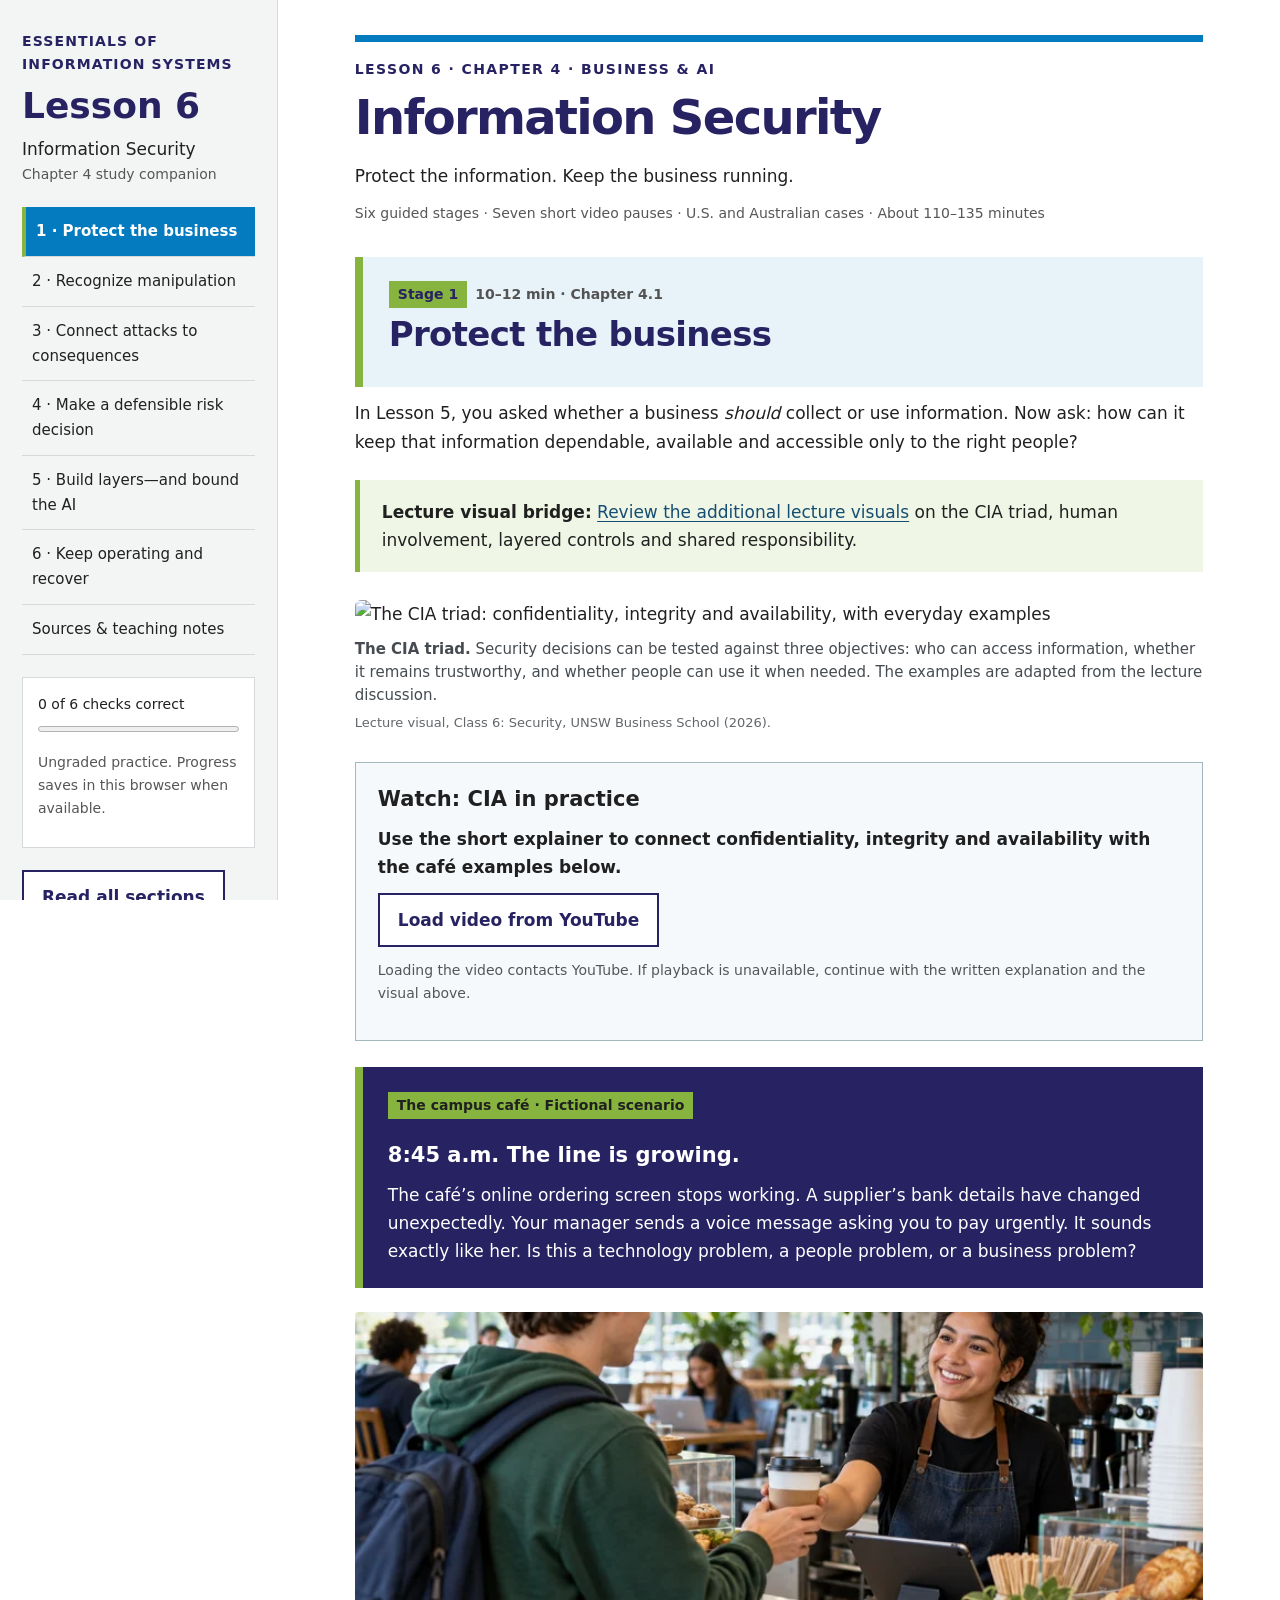
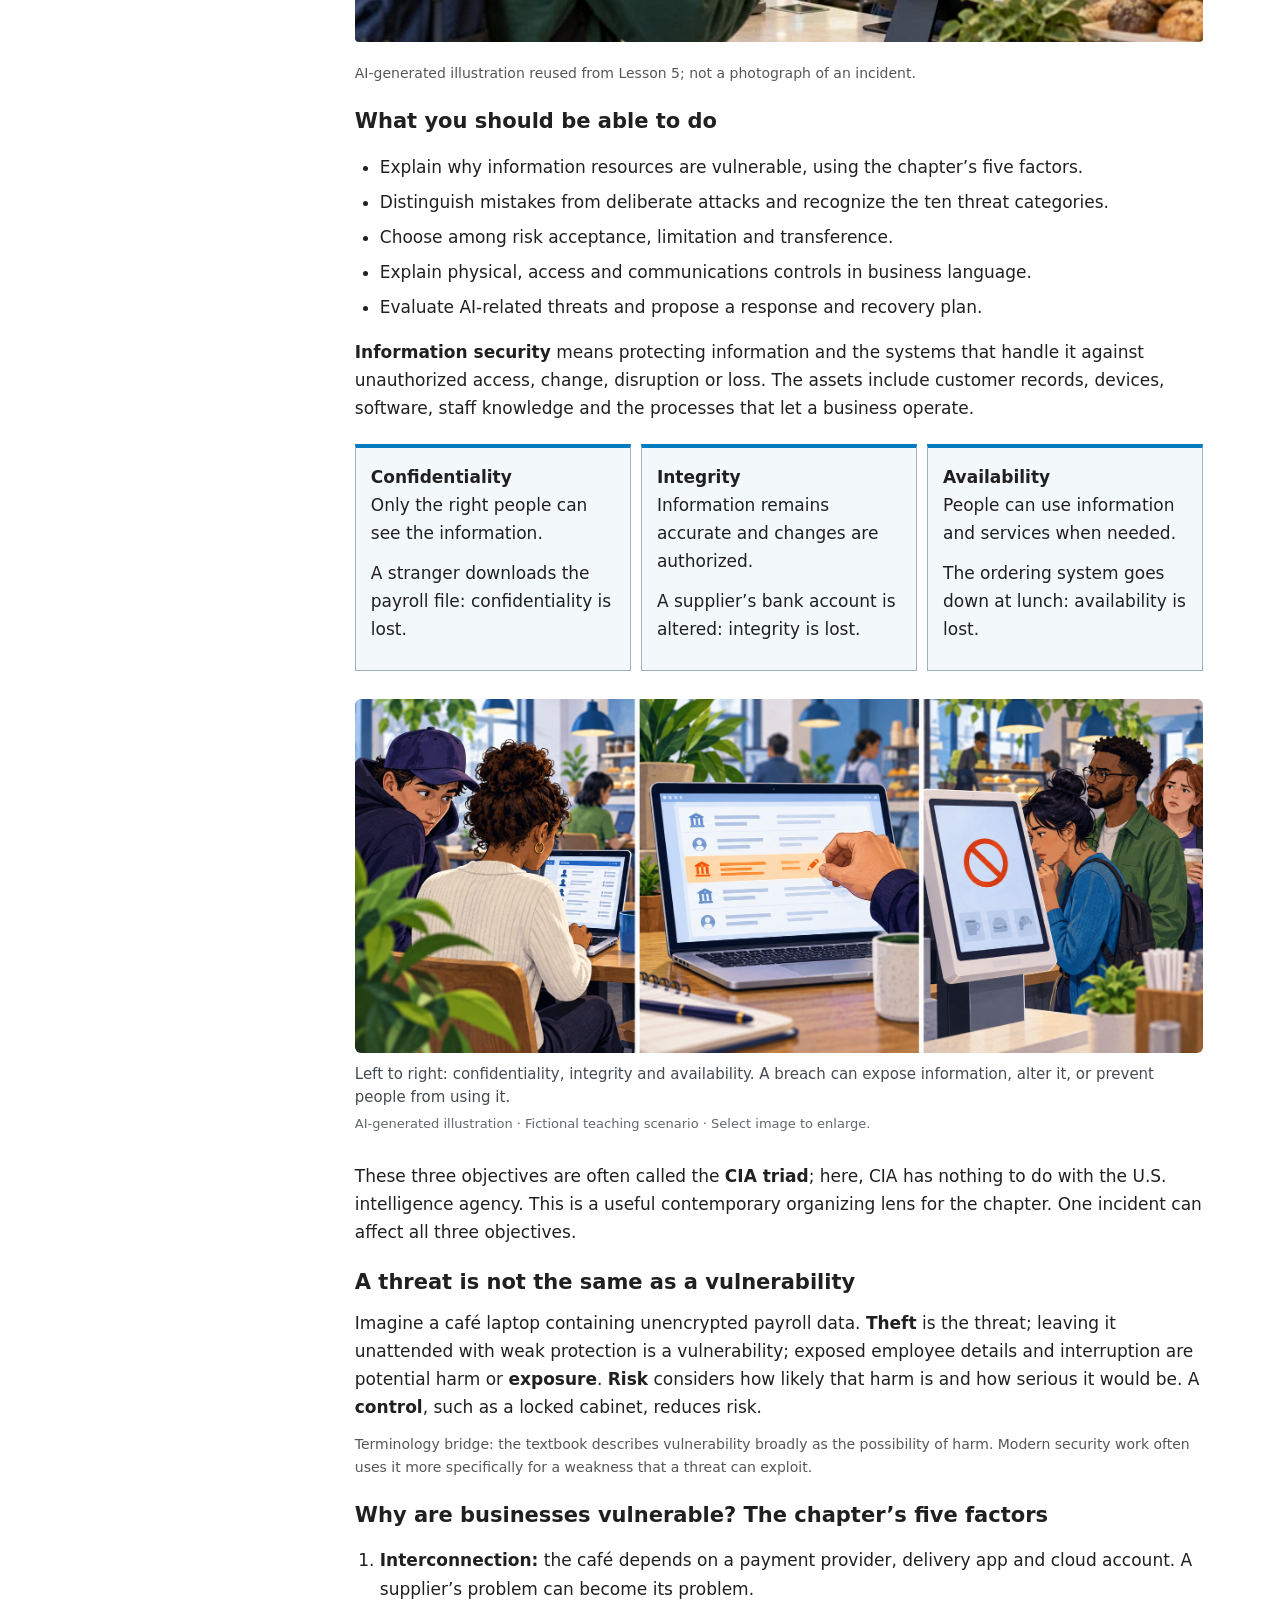
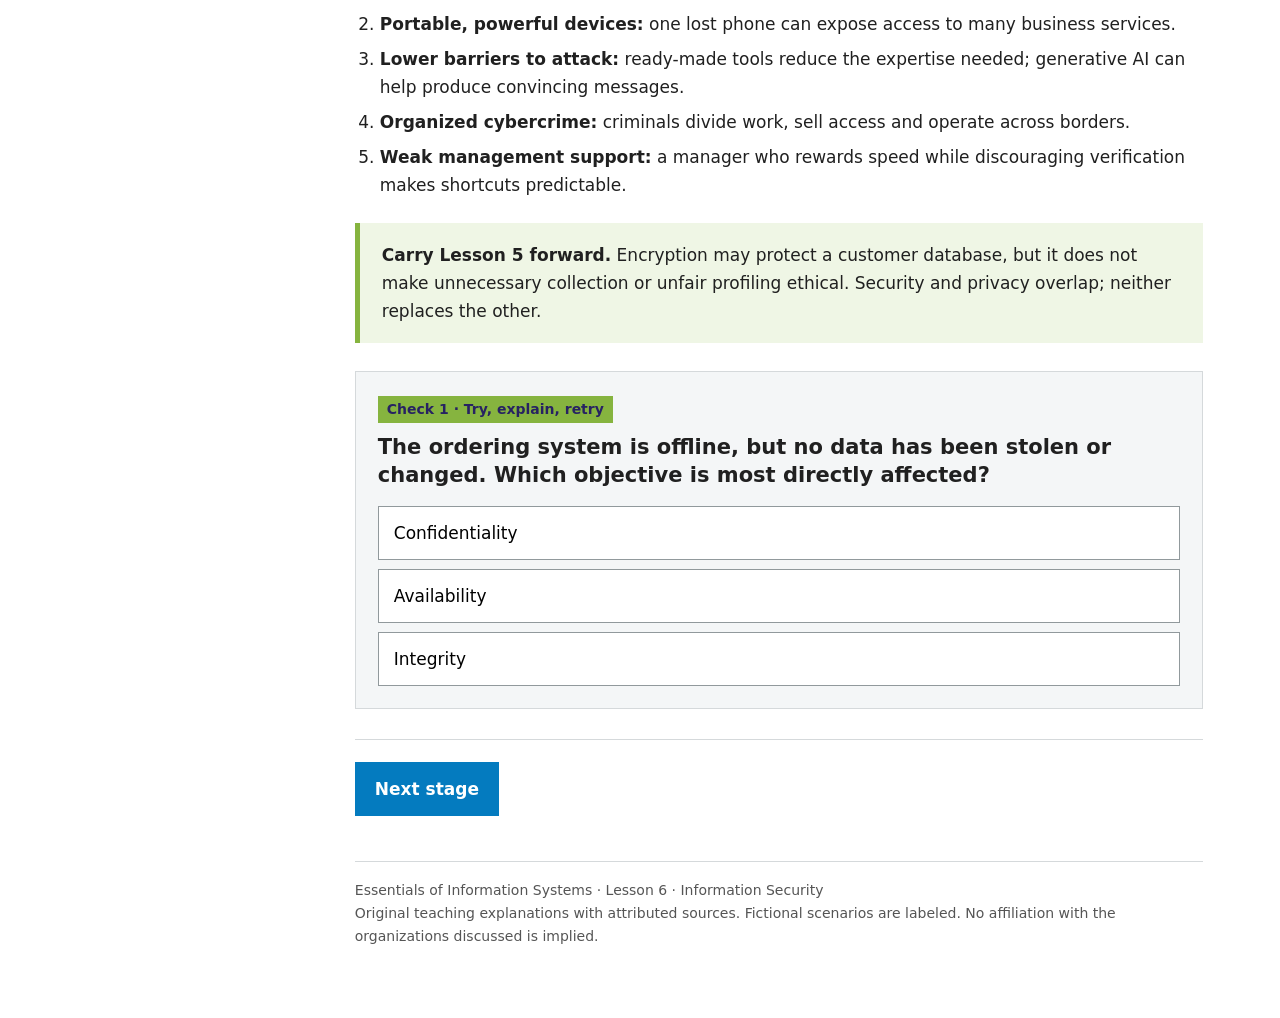
==== commit c03a6654: "Integrate lecture visuals: CIA triad figure, video and link to lecture visuals page" ====
--- a/index.html
+++ b/index.html
@@ -3,6 +3,9 @@
 .lesson-video{margin:26px 0;padding:20px;border:1px solid var(--line);border-top:4px solid var(--accent)}.lesson-video h3{margin-top:0}.video-frame{aspect-ratio:16/9;width:100%;margin:15px 0;background:#111}.video-frame iframe{width:100%;height:100%;border:0;display:block}.video-frame[hidden]{display:none}.video-prompt{font-weight:650}@media print{.video-frame,.load-video,.video-notice{display:none!important}.lesson-video{break-inside:avoid}}figure.learning-image{margin:16px 0 20px}figure.learning-image img{display:block;width:100%;height:auto;border-radius:6px}figure.learning-image figcaption{font-size:14px;line-height:1.5;color:var(--muted);margin-top:8px}.scenario-intro{display:grid;grid-template-columns:minmax(0,1fr) 320px;gap:25px;align-items:center}.scenario-intro .learning-image{margin:0}.scenario-intro figcaption{color:#e4e8ef}.case-image{float:right;width:280px;margin:0 0 20px 24px!important}.case:after{content:"";display:block;clear:both}.card .learning-image{max-width:380px}@media(max-width:1100px){.scenario-intro{grid-template-columns:1fr}.scenario-intro .learning-image{max-width:320px}}@media(max-width:700px){.scenario-intro{grid-template-columns:1fr}.scenario-intro .learning-image{max-width:420px}.case-image{float:none;width:100%;max-width:420px;margin:16px 0!important}}@media print{figure.learning-image{max-width:230px;break-inside:avoid}.scenario-intro{display:block}.scenario-intro figcaption{color:#555}.case-image{width:180px}}.lesson-audio{clear:both;margin:22px 0;padding:18px 20px;background:var(--blue);border-left:4px solid var(--accent)}.lesson-audio h4{margin:0 0 8px;font-size:18px}.lesson-audio audio{display:block;width:100%;margin:12px 0}.lesson-audio .small{overflow-wrap:anywhere}@media print{.lesson-audio audio{display:none}} .lesson-intro{margin:24px 0}.lesson-intro video{display:block;width:100%;height:auto;aspect-ratio:16/9;background:#111;border-radius:6px}.lesson-intro h3{margin-top:0}@media print{.lesson-intro video{display:none}} 
 .lesson-video{border:1px solid #a4b8bf;padding:22px;margin:26px 0;background:#f5f9fc}.video-frame{aspect-ratio:16/9;margin-top:15px}.video-frame iframe{width:100%;height:100%;border:0}.flow div{border-top:4px solid var(--accent)}.scenario h3{color:white}.case .tag{margin-bottom:5px}.term{font-weight:750}label{display:block}input[type=range]{width:100%}.riskbox{padding:24px;background:var(--blue);margin:25px 0}.riskbox output{font-size:24px;font-weight:800;color:var(--brand)}.illustration{width:100%;max-height:330px;object-fit:cover;border-radius:4px}details[open]{background:#fbfcfd}.badge{font-size:14px;color:#43525a}.worksheet textarea{display:block;width:100%;min-height:110px;font:inherit;padding:12px;margin:10px 0 25px;border:1px solid #87999f}.worksheet label{font-weight:700}.glossary{columns:2;column-gap:35px}.glossary p{break-inside:avoid}body:not(.js) section{display:block}.noscript{display:block}@media(max-width:800px){aside{position:static;width:auto;padding:20px}main{margin:0;padding:25px 20px}.grid,.flow{grid-template-columns:1fr}.glossary{columns:1}.stagehead{padding:18px}.stagehead h2{font-size:28px}}@media print{aside,.noprint,.actions,.load-video,.video-frame{display:none!important}main{margin:0;padding:0;max-width:none}section{display:block!important}details>*{display:block!important}section{break-before:page}section:first-of-type{break-before:auto}h2,h3{break-after:avoid}.check,.case,.lesson-video{break-inside:auto}textarea{min-height:90px}body{font-size:11pt}.glossary{columns:1}.scenario h3{color:#222}.options{display:grid!important}.option{color:#222;background:white}.riskbox{break-inside:avoid}}@media(prefers-reduced-motion:reduce){html{scroll-behavior:auto}}.lesson-figure{margin:28px 0;max-width:100%}.lesson-figure img{display:block;width:100%;height:auto;border-radius:6px}.lesson-figure figcaption{font-size:15px;line-height:1.55;color:#454b50;margin-top:10px}.lesson-figure .image-origin{display:block;font-size:13px;margin-top:5px;color:#62676b}@media print{.lesson-figure{break-inside:avoid;max-width:640px}.lesson-figure img{max-height:250px;object-fit:contain;object-position:left}.lesson-figure figcaption{font-size:9pt}}</style><link rel="stylesheet" href="assets/cognitive-security.css"></head><body><a class="skip" href="#main-content">Skip to lesson</a><aside><div class="brand">ESSENTIALS OF<br>INFORMATION SYSTEMS</div><div class="day">Lesson 6</div><p class="subtitle">Information Security<br><span class="small">Chapter 4 study companion</span></p><nav id="navigation" aria-label="Lesson sections"></nav><div class="progressbox"><label for="progress" id="progress-text">0 of 6 checks correct</label><progress id="progress" value="0" max="6"></progress><p class="small" id="storage-note">Ungraded practice. Progress saves in this browser when available.</p></div><button class="secondary" id="read-all" aria-pressed="false">Read all sections</button></aside><main id="main-content" tabindex="-1"><header><div class="topline">Lesson 6 · Chapter 4 · Business & AI</div><h1>Information Security</h1><p>Protect the information. Keep the business running.</p><p class="small">Six guided stages · Seven short video pauses · U.S. and Australian cases · About 110–135 minutes</p></header><noscript><p class="noscript">All lesson text is available below. Enable JavaScript for navigation, checks, local saving and worksheet downloads.</p></noscript><section id="foundations" data-title="1 · Protect the business"><div class="stagehead"><span class="tag">Stage 1</span><span class="time">10–12 min · Chapter 4.1</span><h2>Protect the business</h2></div>
 <p>In Lesson 5, you asked whether a business <em>should</em> collect or use information. Now ask: how can it keep that information dependable, available and accessible only to the right people?</p>
+<p class="callout"><strong>Lecture visual bridge:</strong> <a href="lecture-visuals.html">Review the additional lecture visuals</a> on the CIA triad, human involvement, layered controls and shared responsibility.</p>
+<figure class="lesson-figure" id="lecture-cia-triad"><img src="assets/lecture/cia-triad.png" alt="The CIA triad: confidentiality, integrity and availability, with everyday examples"><figcaption><strong>The CIA triad.</strong> Security decisions can be tested against three objectives: who can access information, whether it remains trustworthy, and whether people can use it when needed. The examples are adapted from the lecture discussion.</figcaption><span class="image-origin">Lecture visual, Class 6: Security, UNSW Business School (2026).</span></figure>
+<div class="lesson-video" data-video="kPPFNrlN3zo" data-start="0" data-end="240"><h3>Watch: CIA in practice</h3><p class="video-prompt">Use the short explainer to connect confidentiality, integrity and availability with the café examples below.</p><button class="secondary load-video">Load video from YouTube</button><div class="video-frame" hidden></div><p class="small video-notice">Loading the video contacts YouTube. If playback is unavailable, continue with the written explanation and the visual above.</p></div>
 <div class="scenario"><span class="tag">The campus café · Fictional scenario</span><h3>8:45 a.m. The line is growing.</h3><p>The café’s online ordering screen stops working. A supplier’s bank details have changed unexpectedly. Your manager sends a voice message asking you to pay urgently. It sounds exactly like her. Is this a technology problem, a people problem, or a business problem?</p></div>
 <img class="illustration" src="assets/cafe.webp" alt="Illustration of a campus café, the setting for the fictional business scenarios"><p class="small">AI-generated illustration reused from Lesson 5; not a photograph of an incident.</p>
 <h3>What you should be able to do</h3><ul><li>Explain why information resources are vulnerable, using the chapter’s five factors.</li><li>Distinguish mistakes from deliberate attacks and recognize the ten threat categories.</li><li>Choose among risk acceptance, limitation and transference.</li><li>Explain physical, access and communications controls in business language.</li><li>Evaluate AI-related threats and propose a response and recovery plan.</li></ul>
@@ -129,4 +132,4 @@
 document.getElementById('reset').onclick=()=>{if(!confirm('Reset all six checks, worksheet drafts and the private check-up saved in this browser? Download your worksheet first if needed.'))return;state={answers:{},drafts:{}};save();document.querySelectorAll('textarea').forEach(t=>t.value='');window.dispatchEvent(new Event('lesson-reset'));document.querySelectorAll('.chosen').forEach(b=>{b.classList.remove('chosen');b.setAttribute('aria-pressed','false')});document.querySelectorAll('.feedback').forEach(f=>{f.className='feedback';f.textContent=''});update()};
 document.getElementById('download-work').onclick=()=>{let text='LESSON 6: INFORMATION SECURITY\nFictional campus café activity\n\n'+document.querySelector('#apply .scenario').textContent+'\n\n';document.querySelectorAll('.worksheet label').forEach(l=>text+=l.textContent+'\n'+l.nextElementSibling.textContent+'\n'+(document.getElementById(l.htmlFor).value||'[No response entered]')+'\n\n');const u=URL.createObjectURL(new Blob([text],{type:'text/plain;charset=utf-8'}));const a=document.createElement('a');a.href=u;a.download='Lesson6-Security-Worksheet.txt';a.click();setTimeout(()=>URL.revokeObjectURL(u),1000)};
 window.addEventListener('hashchange',()=>navigate(location.hash.slice(1),false));navigate(location.hash.slice(1),false);update();
-</script><script src="assets/cognitive-security.js"></script></body></html>+</script><script src="assets/cognitive-security.js"></script></body></html>
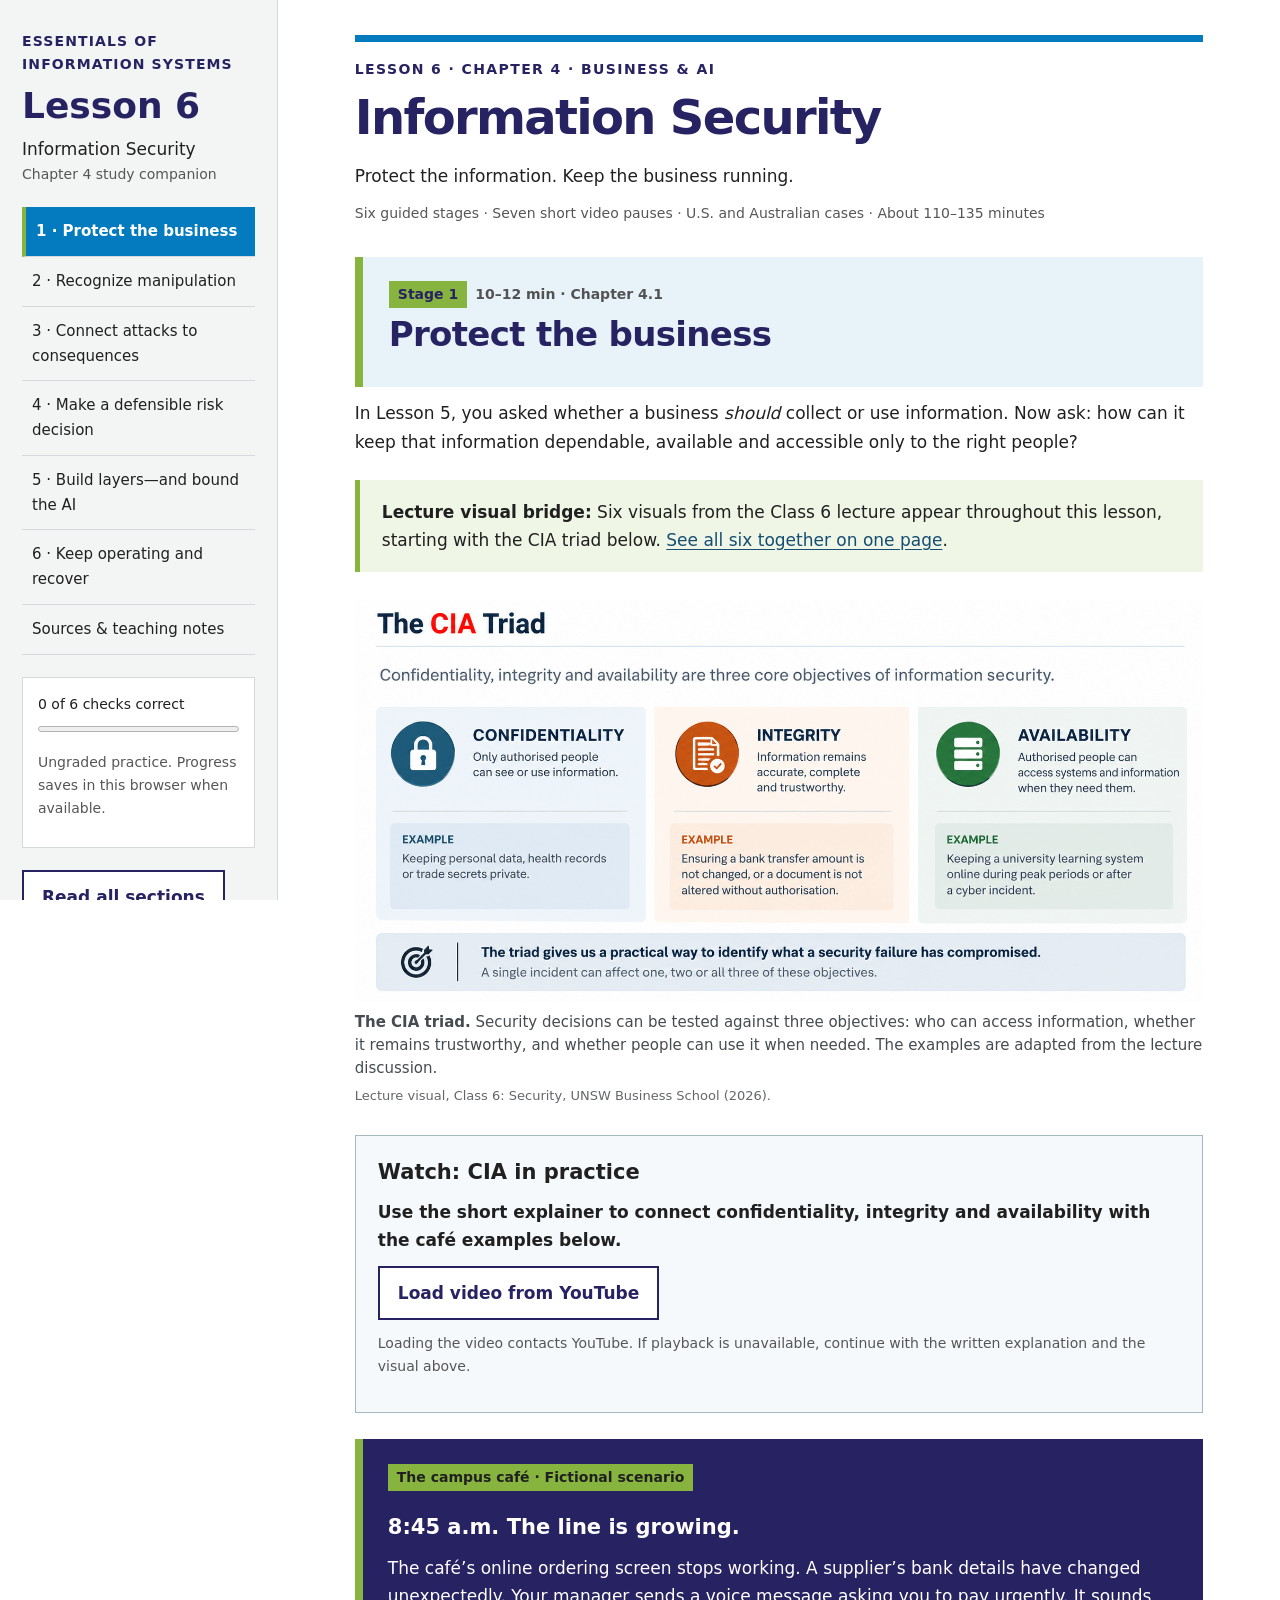
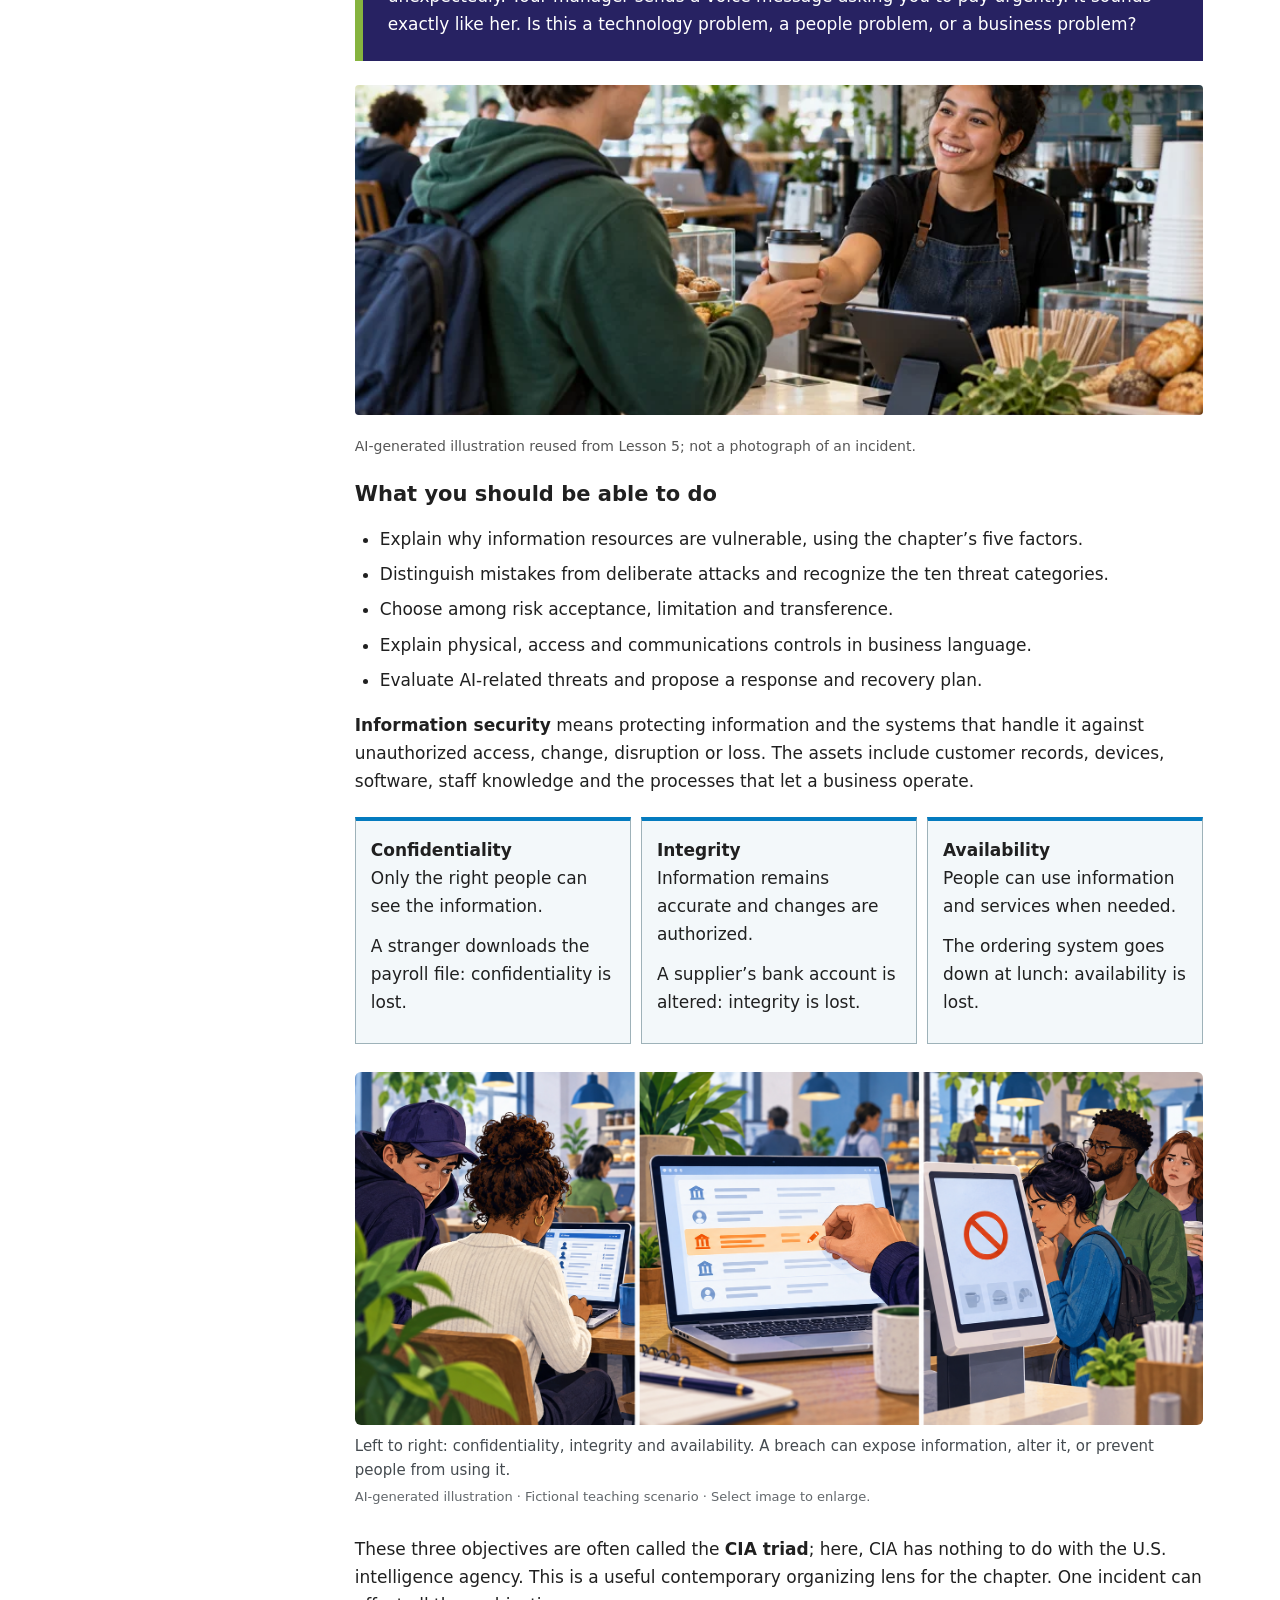
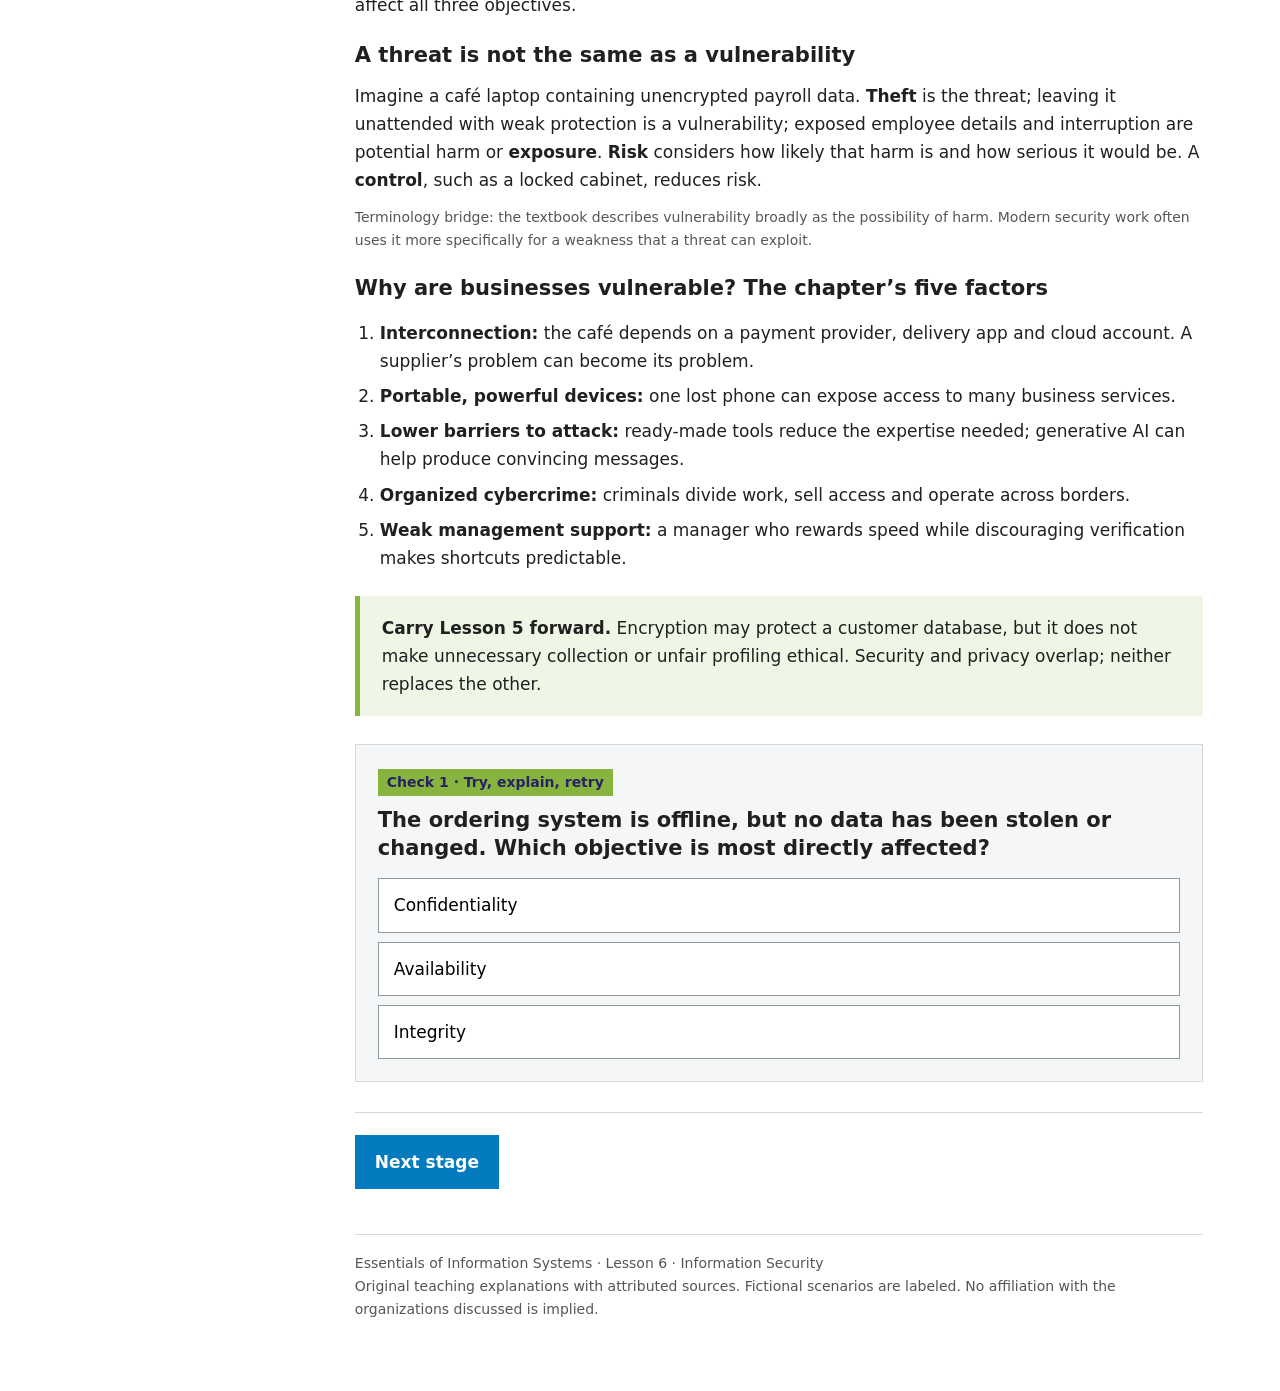
==== commit 3f9aabe5: "Integrate the five remaining lecture visuals into the lesson stages" ====
--- a/index.html
+++ b/index.html
@@ -3,7 +3,7 @@
 .lesson-video{margin:26px 0;padding:20px;border:1px solid var(--line);border-top:4px solid var(--accent)}.lesson-video h3{margin-top:0}.video-frame{aspect-ratio:16/9;width:100%;margin:15px 0;background:#111}.video-frame iframe{width:100%;height:100%;border:0;display:block}.video-frame[hidden]{display:none}.video-prompt{font-weight:650}@media print{.video-frame,.load-video,.video-notice{display:none!important}.lesson-video{break-inside:avoid}}figure.learning-image{margin:16px 0 20px}figure.learning-image img{display:block;width:100%;height:auto;border-radius:6px}figure.learning-image figcaption{font-size:14px;line-height:1.5;color:var(--muted);margin-top:8px}.scenario-intro{display:grid;grid-template-columns:minmax(0,1fr) 320px;gap:25px;align-items:center}.scenario-intro .learning-image{margin:0}.scenario-intro figcaption{color:#e4e8ef}.case-image{float:right;width:280px;margin:0 0 20px 24px!important}.case:after{content:"";display:block;clear:both}.card .learning-image{max-width:380px}@media(max-width:1100px){.scenario-intro{grid-template-columns:1fr}.scenario-intro .learning-image{max-width:320px}}@media(max-width:700px){.scenario-intro{grid-template-columns:1fr}.scenario-intro .learning-image{max-width:420px}.case-image{float:none;width:100%;max-width:420px;margin:16px 0!important}}@media print{figure.learning-image{max-width:230px;break-inside:avoid}.scenario-intro{display:block}.scenario-intro figcaption{color:#555}.case-image{width:180px}}.lesson-audio{clear:both;margin:22px 0;padding:18px 20px;background:var(--blue);border-left:4px solid var(--accent)}.lesson-audio h4{margin:0 0 8px;font-size:18px}.lesson-audio audio{display:block;width:100%;margin:12px 0}.lesson-audio .small{overflow-wrap:anywhere}@media print{.lesson-audio audio{display:none}} .lesson-intro{margin:24px 0}.lesson-intro video{display:block;width:100%;height:auto;aspect-ratio:16/9;background:#111;border-radius:6px}.lesson-intro h3{margin-top:0}@media print{.lesson-intro video{display:none}} 
 .lesson-video{border:1px solid #a4b8bf;padding:22px;margin:26px 0;background:#f5f9fc}.video-frame{aspect-ratio:16/9;margin-top:15px}.video-frame iframe{width:100%;height:100%;border:0}.flow div{border-top:4px solid var(--accent)}.scenario h3{color:white}.case .tag{margin-bottom:5px}.term{font-weight:750}label{display:block}input[type=range]{width:100%}.riskbox{padding:24px;background:var(--blue);margin:25px 0}.riskbox output{font-size:24px;font-weight:800;color:var(--brand)}.illustration{width:100%;max-height:330px;object-fit:cover;border-radius:4px}details[open]{background:#fbfcfd}.badge{font-size:14px;color:#43525a}.worksheet textarea{display:block;width:100%;min-height:110px;font:inherit;padding:12px;margin:10px 0 25px;border:1px solid #87999f}.worksheet label{font-weight:700}.glossary{columns:2;column-gap:35px}.glossary p{break-inside:avoid}body:not(.js) section{display:block}.noscript{display:block}@media(max-width:800px){aside{position:static;width:auto;padding:20px}main{margin:0;padding:25px 20px}.grid,.flow{grid-template-columns:1fr}.glossary{columns:1}.stagehead{padding:18px}.stagehead h2{font-size:28px}}@media print{aside,.noprint,.actions,.load-video,.video-frame{display:none!important}main{margin:0;padding:0;max-width:none}section{display:block!important}details>*{display:block!important}section{break-before:page}section:first-of-type{break-before:auto}h2,h3{break-after:avoid}.check,.case,.lesson-video{break-inside:auto}textarea{min-height:90px}body{font-size:11pt}.glossary{columns:1}.scenario h3{color:#222}.options{display:grid!important}.option{color:#222;background:white}.riskbox{break-inside:avoid}}@media(prefers-reduced-motion:reduce){html{scroll-behavior:auto}}.lesson-figure{margin:28px 0;max-width:100%}.lesson-figure img{display:block;width:100%;height:auto;border-radius:6px}.lesson-figure figcaption{font-size:15px;line-height:1.55;color:#454b50;margin-top:10px}.lesson-figure .image-origin{display:block;font-size:13px;margin-top:5px;color:#62676b}@media print{.lesson-figure{break-inside:avoid;max-width:640px}.lesson-figure img{max-height:250px;object-fit:contain;object-position:left}.lesson-figure figcaption{font-size:9pt}}</style><link rel="stylesheet" href="assets/cognitive-security.css"></head><body><a class="skip" href="#main-content">Skip to lesson</a><aside><div class="brand">ESSENTIALS OF<br>INFORMATION SYSTEMS</div><div class="day">Lesson 6</div><p class="subtitle">Information Security<br><span class="small">Chapter 4 study companion</span></p><nav id="navigation" aria-label="Lesson sections"></nav><div class="progressbox"><label for="progress" id="progress-text">0 of 6 checks correct</label><progress id="progress" value="0" max="6"></progress><p class="small" id="storage-note">Ungraded practice. Progress saves in this browser when available.</p></div><button class="secondary" id="read-all" aria-pressed="false">Read all sections</button></aside><main id="main-content" tabindex="-1"><header><div class="topline">Lesson 6 · Chapter 4 · Business & AI</div><h1>Information Security</h1><p>Protect the information. Keep the business running.</p><p class="small">Six guided stages · Seven short video pauses · U.S. and Australian cases · About 110–135 minutes</p></header><noscript><p class="noscript">All lesson text is available below. Enable JavaScript for navigation, checks, local saving and worksheet downloads.</p></noscript><section id="foundations" data-title="1 · Protect the business"><div class="stagehead"><span class="tag">Stage 1</span><span class="time">10–12 min · Chapter 4.1</span><h2>Protect the business</h2></div>
 <p>In Lesson 5, you asked whether a business <em>should</em> collect or use information. Now ask: how can it keep that information dependable, available and accessible only to the right people?</p>
-<p class="callout"><strong>Lecture visual bridge:</strong> <a href="lecture-visuals.html">Review the additional lecture visuals</a> on the CIA triad, human involvement, layered controls and shared responsibility.</p>
+<p class="callout"><strong>Lecture visual bridge:</strong> Six visuals from the Class 6 lecture appear throughout this lesson, starting with the CIA triad below. <a href="lecture-visuals.html">See all six together on one page</a>.</p>
 <figure class="lesson-figure" id="lecture-cia-triad"><img src="assets/lecture/cia-triad.png" alt="The CIA triad: confidentiality, integrity and availability, with everyday examples"><figcaption><strong>The CIA triad.</strong> Security decisions can be tested against three objectives: who can access information, whether it remains trustworthy, and whether people can use it when needed. The examples are adapted from the lecture discussion.</figcaption><span class="image-origin">Lecture visual, Class 6: Security, UNSW Business School (2026).</span></figure>
 <div class="lesson-video" data-video="kPPFNrlN3zo" data-start="0" data-end="240"><h3>Watch: CIA in practice</h3><p class="video-prompt">Use the short explainer to connect confidentiality, integrity and availability with the café examples below.</p><button class="secondary load-video">Load video from YouTube</button><div class="video-frame" hidden></div><p class="small video-notice">Loading the video contacts YouTube. If playback is unavailable, continue with the written explanation and the visual above.</p></div>
 <div class="scenario"><span class="tag">The campus café · Fictional scenario</span><h3>8:45 a.m. The line is growing.</h3><p>The café’s online ordering screen stops working. A supplier’s bank details have changed unexpectedly. Your manager sends a voice message asking you to pay urgently. It sounds exactly like her. Is this a technology problem, a people problem, or a business problem?</p></div>
@@ -22,6 +22,7 @@
 <div class="cs-module" id="cognitive-security">
 <div class="cs-intro"><span class="tag">Human-centred security · Contemporary extension</span><h2>Cognitive Security + Digital Wellness</h2><p class="cs-lead">Protect the attention and judgement that secure decisions depend on.</p><p><strong>People are components of information systems.</strong> Hardware, software, data, networks and procedures work with people who interpret messages, approve changes and respond to problems. A technically secure account can still be compromised if someone is persuaded to approve an unexpected login.</p><p>Here, <strong>cognitive security</strong> is a human-centred lens on protecting attention, judgement and decision-making. It helps explain how the conditions around a person can affect information security. It is <strong>not a fourth CIA objective</strong>: confidentiality, integrity and availability remain the outcomes we protect.</p></div>
 <figure class="cs-system"><div class="cs-system-row"><div><span aria-hidden="true">01</span><strong>Technology & data</strong>Devices · apps · records</div><div class="cs-person"><span aria-hidden="true">02</span><strong>People</strong>Attention · judgement · decisions</div><div><span aria-hidden="true">03</span><strong>Processes & context</strong>Workload · rules · support</div></div><figcaption>These parts act together. Protecting people’s capacity to decide supports confidentiality, integrity and availability across the system.</figcaption></figure>
+<figure class="lesson-figure" id="lecture-sociotechnical"><a href="assets/lecture/sociotechnical-security.png" target="_blank" rel="noopener" aria-label="Open lecture visual at full size: sociotechnical"><img src="assets/lecture/sociotechnical-security.png" width="1600" height="908" loading="lazy" decoding="async" alt="Three panels: a staff member under pressure receives an urgent sign-in email; a weak process leaves colleagues unsure how to check; the entered password reaches an attacker and exposes shared organisational data."></a><figcaption><strong>Security is a sociotechnical problem.</strong> A person decides under pressure, a weak process offers no easy way to check, and technology turns that decision into an incident. The failure comes from how people, processes and technology interact.<span class="image-origin">Lecture visual, Class 6: Security, UNSW Business School (2026) · Select image to enlarge.</span></figcaption></figure>
 <p class="small">Allow an additional 25–35 minutes including discussion. Activities are fictional, ungraded and untimed; you can read every debrief instead. They illustrate possibilities, not diagnose your attention or predict whether you will be scammed.</p>
 <h3>1 · Recognise an everyday moment</h3><p>For each card, decide what you would do before opening its debrief. Ask both “What can I change?” and “What should the system change?”</p><div class="cs-cards">
 <article class="cs-vignette"><span class="tag">Attention switching</span><h4>“Where was I?”</h4><p>You’re checking an invoice between a group-chat reply, a lecture alert and a café shift message. You return to the invoice and skim past changed bank details.</p><p><strong>Your decision:</strong> finish quickly, or pause and recheck the change?</p><details><summary>Reveal the security connection</summary><p>Switching tasks requires you to recover context. <strong>Cognitive load</strong> is the mental demand a task and its environment place on limited working-memory resources. The classroom risk is a missed discrepancy leading to an unauthorized payment change: an <strong>integrity</strong> problem.</p><p>Protect a short verification window; designers should highlight what changed, and managers should allow time for independent approval.</p></details></article>
@@ -35,7 +36,8 @@
 <button class="cs-notice" data-notice="security"><strong>Account sign-in</strong><span>Approve a new sign-in? You have not tried to log in.</span></button>
 <button class="cs-notice" data-notice="ordinary"><strong>Social app</strong><span>A friend tagged you in a photo</span></button>
 <button class="cs-notice" data-notice="ordinary"><strong>Shopping app</strong><span>Your saved item is back in stock</span></button></div><div class="cs-tools"><button class="secondary" id="cs-quiet" aria-pressed="false">Compare a quieter view</button><button class="secondary" id="cs-notice-reset">Reset challenge</button></div><p id="cs-notice-feedback" class="cs-response" role="status">Choose a notification, or open the written debrief below.</p><details><summary>Written challenge alternative and debrief</summary><p>The list contains study, café, course, login, social and shopping messages. The consequential item is an unexpected login approval. Deny it, then investigate or report through a trusted route; do not simply approve or follow a message link.</p><p>The quieter view hides the five routine messages while retaining the login request. Compare the effort of noticing it. In practice, batch nonessential updates while preserving urgent security and accessibility needs. This comparison is a teaching illustration, not a controlled experiment: repetition and knowing the answer can also make the second view easier.</p><p><strong>IS consequence:</strong> fewer competing demands can make a verification step easier to perform; usable authentication and reporting still matter.</p></details></div>
-<div class="lesson-video" data-video="C74amJRp730" data-end="120"><span class="tag">Cognitive security · Video pause</span><h3>Tristan Harris · How a handful of tech companies control billions of minds every day</h3><p class="small">Suggested excerpt: 0:00–2:00, then pause and discuss. The full talk is longer.</p><p><strong>Before watching:</strong> Which design choices invite you to keep attending to a service?</p><button class="secondary load-video">Load two-minute excerpt</button> <a href="https://www.youtube.com/watch?v=C74amJRp730" target="_blank" rel="noopener">Open full talk</a><div class="video-frame" hidden></div><details><summary>Written alternative and reflection</summary><p>Services can compete for attention through notifications, autoplay and other persuasive design. The security lesson is to examine the environment around a decision, including whose incentives shape it. Harris presents an argument about design; this talk is not an experiment measuring security breaches.</p><p><strong>Discuss:</strong> Name one interruption a designer could remove while retaining an important account warning. Who has the power to make that change?</p></details><p class="small">Loads YouTube only on request, with no autoplay. Captions use the player’s CC control where available. This written alternative is an original teaching explanation, not a transcript.</p></div><h3>3 · Follow the chain—and find a place to intervene</h3><div class="cs-activity"><label for="cs-scenario"><strong>Choose a fictional situation</strong></label><select id="cs-scenario"><option value="urgent">Urgent account message</option><option value="switching">Switching while checking an invoice</option><option value="fatigue">Repeated approval requests</option><option value="ai">An AI recommendation</option></select><div class="cs-chain" aria-label="Stages in the causal chain"><button data-chain="0" aria-pressed="true">1 · Environment <span aria-hidden="true">→</span></button><button data-chain="1" aria-pressed="false">2 · Cognition <span aria-hidden="true">→</span></button><button data-chain="2" aria-pressed="false">3 · Behaviour <span aria-hidden="true">→</span></button><button data-chain="3" aria-pressed="false">4 · IS consequence</button></div><p class="cs-response" id="cs-chain-result" role="status">Environment: a message threatens to close your account. Intervention: institutions provide trusted reporting and clear account notices.</p><details class="cs-reading"><summary>Read all four chains and intervention points</summary><ul>
+<div class="lesson-video" data-video="C74amJRp730" data-end="120"><span class="tag">Cognitive security · Video pause</span><h3>Tristan Harris · How a handful of tech companies control billions of minds every day</h3><p class="small">Suggested excerpt: 0:00–2:00, then pause and discuss. The full talk is longer.</p><p><strong>Before watching:</strong> Which design choices invite you to keep attending to a service?</p><button class="secondary load-video">Load two-minute excerpt</button> <a href="https://www.youtube.com/watch?v=C74amJRp730" target="_blank" rel="noopener">Open full talk</a><div class="video-frame" hidden></div><details><summary>Written alternative and reflection</summary><p>Services can compete for attention through notifications, autoplay and other persuasive design. The security lesson is to examine the environment around a decision, including whose incentives shape it. Harris presents an argument about design; this talk is not an experiment measuring security breaches.</p><p><strong>Discuss:</strong> Name one interruption a designer could remove while retaining an important account warning. Who has the power to make that change?</p></details><p class="small">Loads YouTube only on request, with no autoplay. Captions use the player’s CC control where available. This written alternative is an original teaching explanation, not a transcript.</p></div><figure class="lesson-figure" id="lecture-security-intervention"><a href="assets/lecture/security-intervention.png" target="_blank" rel="noopener" aria-label="Open lecture visual at full size: security intervention"><img src="assets/lecture/security-intervention.png" width="1600" height="900" loading="lazy" decoding="async" alt="Four panels showing intervention points for an urgent supplier payment request: people given time to verify, a supplier payment procedure, a system that blocks the payment pending a second approver, and a manager thanking an employee for checking."></a><figcaption><strong>Where should security have intervened?</strong> The same urgent payment request can be stopped at four points: people with time to verify, a clear process, system design that requires a second approver, and a culture where leaders reward checking over speed.<span class="image-origin">Lecture visual, Class 6: Security, UNSW Business School (2026) · Select image to enlarge.</span></figcaption></figure>
+<h3>3 · Follow the chain—and find a place to intervene</h3><div class="cs-activity"><label for="cs-scenario"><strong>Choose a fictional situation</strong></label><select id="cs-scenario"><option value="urgent">Urgent account message</option><option value="switching">Switching while checking an invoice</option><option value="fatigue">Repeated approval requests</option><option value="ai">An AI recommendation</option></select><div class="cs-chain" aria-label="Stages in the causal chain"><button data-chain="0" aria-pressed="true">1 · Environment <span aria-hidden="true">→</span></button><button data-chain="1" aria-pressed="false">2 · Cognition <span aria-hidden="true">→</span></button><button data-chain="2" aria-pressed="false">3 · Behaviour <span aria-hidden="true">→</span></button><button data-chain="3" aria-pressed="false">4 · IS consequence</button></div><p class="cs-response" id="cs-chain-result" role="status">Environment: a message threatens to close your account. Intervention: institutions provide trusted reporting and clear account notices.</p><details class="cs-reading"><summary>Read all four chains and intervention points</summary><ul>
 <li><strong>Urgency:</strong> threatening message → time pressure → enter credentials through its link → account disclosure or lockout. Intervene with a trusted reporting route, a pause and independent verification.</li>
 <li><strong>Switching:</strong> many notifications → attention shifts and context must be recovered → miss an invoice discrepancy → unauthorized change to payment data (integrity). Intervene with quiet verification time, visible change summaries and a second approver.</li>
 <li><strong>Repetition:</strong> similar prompts → familiarity and weariness → approve an unexpected login → exposed records and unauthorized changes. Intervene with fewer unnecessary prompts, clear login context, denial/reporting and phishing-resistant authentication where feasible.</li>
@@ -44,6 +46,7 @@
 <div class="lesson-video cs-nist"><span class="tag">Cognitive security · Video pause</span><h3>NIST · Cybersecurity Fatigue</h3><p class="small">Mary Theofanos · 2016 · Watch the opening two minutes, or to the end if shorter, then pause manually.</p><p><strong>Before watching:</strong> What happens when security asks people to make more decisions than they can comfortably manage?</p><p><a href="https://www.nist.gov/video/cybersecurity-fatigue" target="_blank" rel="noopener">Watch Cybersecurity Fatigue on NIST</a></p><p class="small">Opens NIST and its external video player. A reliable excerpt endpoint was not verified, so this pause uses the publisher’s page. Playback and captions depend on that player.</p><details><summary>Written alternative and reflection</summary><p>NIST describes weariness around ongoing security decisions. People may disengage when demands feel overwhelming. In its qualitative study, fatigue emerged in interviews rather than from a controlled manipulation of workload; this does not establish how common fatigue is in all users.</p><p><strong>Discuss:</strong> redesign one prompt or workplace process so that secure action is easier. For example, remove redundant confirmations but retain a distinct, informative authorization step for a sensitive change.</p></details></div>
 <h3>5 · AI assistance still needs an evidence boundary</h3><div class="cs-activity"><span class="tag">AI-reliance activity</span><p>The same invoice goes to two fictional AI assistants. Decide which recommendation has an adequate basis for action.</p><div class="cs-cards"><article class="cs-vignette"><h4>A · Confident shortcut</h4><blockquote>“The invoice’s branding and professional language match the supplier. The new bank account is legitimate; update it now.”</blockquote><div class="cs-tools"><button class="secondary" data-ai="a-act">Act on A</button><button class="secondary" data-ai="a-check">Require evidence for A</button></div><p class="cs-response" id="cs-ai-a" role="status"></p></article><article class="cs-vignette"><h4>B · Bounded assistance</h4><blockquote>“The bank details differ from the approved record. I can flag the difference, but I cannot establish who authorized it. Verify through the supplier contact already on file before any change.”</blockquote><div class="cs-tools"><button class="secondary" data-ai="b-act">Use B to guide verification</button><button class="secondary" data-ai="b-check">Approve payment from B alone</button></div><p class="cs-response" id="cs-ai-b" role="status"></p></article></div><details><summary>Reveal the evidence boundary</summary><p>A infers identity and authority from appearance; that inference is unsupported. B describes a discrepancy and its own limits. B is useful for planning verification, but neither response proves the change is authorized.</p><p>Compare the original invoice and approved supplier record, call the established contact and follow the independent approval process. Keep sensitive documents in approved tools. AI can organise information; it should not acquire payment authority merely because its answer is fluent.</p></details><div class="cs-boundary"><div><strong>Delegate support</strong>Summarise · compare · flag</div><span aria-hidden="true">→</span><div><strong>Retain accountable decisions</strong>Verify sources · authorize · review</div></div><p class="small">This activity illustrates over-reliance. It does not show that using AI inevitably harms thinking.</p></div>
 <h3>6 · Digital wellness is part of the working conditions</h3><p><strong>Digital wellness</strong> means shaping technology use to support wellbeing and sustainable functioning. Here, its security role is to help preserve cognitive capacity for decisions. It complements technical controls; it is not a promise that a rested person cannot be deceived.</p><div class="cs-responsibility"><article><span class="number">You</span><h4>Pause with a purpose</h4><p>Set a short focus window for consequential checks. Batch optional notifications. Take a break or ask for a second review when overloaded. Verify urgent requests independently and report mistakes promptly.</p></article><article><span class="number">Designers</span><h4>Make secure choices usable</h4><p>Reduce redundant prompts. Explain the action and consequence plainly. Use safe defaults, accessible warning design, visible changes and easy cancel/report paths. Show AI evidence and uncertainty.</p></article><article><span class="number">Organisations</span><h4>Make pausing possible</h4><p>Provide realistic workloads, protected breaks, clear approval routes and approved tools. Support reporting without blame. Measure whether controls work in practice, not just whether staff completed training.</p></article></div><p class="callout"><strong>Shared responsibility:</strong> attackers are responsible for their deception. People deserve systems that remain protective under distraction, fatigue, disability and pressure. “Be more careful” is not an adequate control.</p>
+<figure class="lesson-figure" id="lecture-security-responsibility"><a href="assets/lecture/security-responsibility.png" target="_blank" rel="noopener" aria-label="Open lecture visual at full size: security responsibility"><img src="assets/lecture/security-responsibility.png" width="1600" height="823" loading="lazy" decoding="async" alt="Five layers of security responsibility, from individual and team through organisation and partners to country and society, each with a guiding question and examples."></a><figcaption><strong>Security responsibility expands with the system.</strong> Responsibility runs from the individual and team through the organisation, its partners and suppliers, to essential services and public trust. Small decisions can have large consequences, and larger systems shape the conditions in which people decide.<span class="image-origin">Lecture visual, Class 6: Security, UNSW Business School (2026) · Select image to enlarge.</span></figcaption></figure>
 <div class="lesson-video" data-video="Hu4Yvq-g7_Y" data-end="120"><span class="tag">Cognitive security · Video pause</span><h3>Chris Bailey · How to Get Your Brain to Focus</h3><p class="small">Suggested excerpt: 0:00–2:00, then pause and discuss. The full talk is longer.</p><p><strong>Before watching:</strong> What small change could reduce unnecessary stimulation while leaving you reachable for essential matters?</p><button class="secondary load-video">Load two-minute excerpt</button> <a href="https://www.youtube.com/watch?v=Hu4Yvq-g7_Y" target="_blank" rel="noopener">Open full talk</a><div class="video-frame" hidden></div><details><summary>Written alternative and reflection</summary><p>Bailey uses personal examples to invite reflection on distraction and focus. For this lesson, translate that invitation into one feasible experiment: a brief, protected verification period with nonessential alerts paused. Retain required security, care and accessibility communications. A talk’s personal experience is not proof that a particular habit prevents cyber incidents.</p><p><strong>Discuss:</strong> Choose a habit you can try, and a design or organisational change needed to make it realistic. How will you know whether it helped?</p></details><p class="small">Loads YouTube only on request, with no autoplay. Captions use the player’s CC control where available. This written alternative is an original teaching explanation, not a transcript.</p></div><div class="cs-activity cs-private" id="cs-checkup"><span class="tag">Private Cognitive Security Check-up</span><h3>Build a protection plan that fits your environment</h3><p>No score, diagnosis or submission. Select demands you recognise, then adapt one small habit. Avoid names, passwords and incident details. This check-up stays in memory unless you choose to save it on this device; it is separate from the lesson’s automatically saved worksheet.</p><fieldset><legend>Where does your environment make secure decisions harder?</legend>
 <label><input type="checkbox" value="attention" class="cs-demand"> Notifications interrupt tasks that need careful checking.</label>
 <label><input type="checkbox" value="prompts" class="cs-demand"> I sometimes clear repeated prompts without reading closely.</label>
@@ -76,6 +79,7 @@
 <p class="source">Sources: <a href="https://www.oaic.gov.au/news/media-centre/privacy-commissioner-completes-preliminary-inquiries-into-qantas-2025-data-incident" target="_blank" rel="noopener">OAIC · Qantas preliminary inquiries, July 16, 2026</a></p><div class="check" data-check="3"><span class="tag">Check 4 · Try, explain, retry</span><h3>A business buys cyber insurance and stops testing its backups. Which statement is best?</h3><div class="options"></div><noscript><ol><li>Insurance guarantees that systems and customer trust will be restored.</li><li>Insurance can transfer some financial loss, but recovery controls are still necessary.</li><li>Insurance removes the need to understand supplier dependencies.</li></ol><p><strong>Answer and explanation:</strong> Insurance can transfer some financial loss, but recovery controls are still necessary. Correct. Transference and limitation can work together; neither removes all residual risk.</p></noscript><div class="feedback" role="status" aria-live="polite"></div></div><div class="actions noprint"><button class="secondary" data-go="threats">Previous stage</button><button class="primary" data-go="controls">Next stage</button></div></section><section id="controls" data-title="5 · Build layers—and bound the AI"><div class="stagehead"><span class="tag">Stage 5</span><span class="time">18–22 min · Chapter 4.5 + AI extension</span><h2>Build layers—and bound the AI</h2></div>
 <p><strong>Defense in depth</strong> means using several controls so that one failure does not expose everything. Think of a hotel: reception checks identity, a room key opens selected doors, alarms detect trouble and an evacuation plan handles emergencies.</p>
 <figure class="lesson-figure" id="figure-layered-security"><a href="assets/layered-security.png" target="_blank" rel="noopener" aria-label="Open illustration at full size: layered security"><img src="assets/layered-security.png" width="1536" height="1024" loading="lazy" decoding="async" alt="Cutaway café showing staff identity badges, an access-controlled back office, a monitoring display and a protected equipment cabinet."></a><figcaption>Security works in layers: physical access, individual accounts, limited permissions, monitoring and protected backups. The cutaway opens doors to show their contents; secure them in practice. Monitoring should be proportionate, and backups must also be isolated from the incident.<span class="image-origin">AI-generated illustration · Fictional teaching scenario · Select image to enlarge.</span></figcaption></figure><div class="grid"><div class="card"><h3>Physical controls</h3><p>Locks, visitor checks, protected server rooms, fire detection and backup power. At the café, secure the office and protect the device used for payroll. Security includes floods, fire and accidental damage.</p></div><div class="card"><h3>Access controls</h3><p><strong>Authentication:</strong> prove who you are. <strong>Authorization:</strong> determine what you may do. A cashier may log in successfully but still have no right to change supplier accounts.</p><p><strong>Least privilege:</strong> grant only the access needed for the task. Review it when people change roles or leave.</p></div></div>
+<figure class="lesson-figure" id="lecture-security-controls-layers"><a href="assets/lecture/security-controls-layers.png" target="_blank" rel="noopener" aria-label="Open lecture visual at full size: security controls layers"><img src="assets/lecture/security-controls-layers.png" width="1600" height="806" loading="lazy" decoding="async" alt="Five rows of security controls: physical, access, communication, recovery, and defence in depth, each with examples such as access cards, MFA, firewalls, encryption and tested backups."></a><figcaption><strong>Security controls work in layers.</strong> Physical, access, communication and recovery controls each address a different failure point. With defence in depth, if one layer fails, others can still prevent, detect or limit the damage.<span class="image-origin">Lecture visual, Class 6: Security, UNSW Business School (2026) · Select image to enlarge.</span></figcaption></figure>
 <div class="callout"><strong>Recall Stage 2:</strong> repeated approvals can invite automatic responses. Pair usable MFA with clear login context, easy denial/reporting and support when someone receives an unexpected request. A focus habit complements these controls.</div><h3>More than a password</h3><p><strong>Multifactor authentication (MFA)</strong> combines different types of evidence, such as something you know and something you have. Two passwords are still one factor type. A stolen password is less useful when another factor is required.</p><p>Some MFA can still be phished or defeated through account recovery. Phishing-resistant approaches, such as appropriately configured security keys or passkeys, make fake-login attacks harder. Managers should ask whether privileged accounts and recovery procedures receive the same protection.</p>
 <p class="source">Sources: <a href="https://www.cyber.gov.au/business-government/protecting-devices-systems/hardening-systems-applications/system-hardening/implementing-multi-factor-authentication" target="_blank" rel="noopener">Australian Signals Directorate · Implementing MFA</a></p><div class="lesson-video" data-video="L3alw3iXaio" data-end="180"><span class="tag">Watch & discuss</span><h3>What is Multi-Factor Authentication</h3><p class="small">IBM Technology · 2022 · Suggested viewing: opening 3 minutes (or to the end if shorter). The full video may be longer.</p><p><strong>Watch for:</strong> Why is a password plus another password different from two factor types?</p><button class="secondary load-video">Load video excerpt</button> <a href="https://www.youtube.com/watch?v=L3alw3iXaio" target="_blank" rel="noopener">Open full video on YouTube</a><div class="video-frame" hidden></div><details><summary>Read the concept instead</summary><p>Authentication establishes identity using evidence. MFA uses more than one factor type. Authorization remains a separate decision: successfully logging in does not mean a person should have access to every record.</p></details><p class="small">Loading connects to YouTube. No autoplay. Use the player’s CC control if captions are available.</p></div>
 <h3>Communications controls: protect movement and boundaries</h3><ul><li><strong>Firewall:</strong> applies rules to network traffic, like a gate checking permitted routes. It cannot decide whether every allowed business request is honest.</li><li><strong>Anti-malware:</strong> detects or blocks harmful software. It needs maintenance and does not catch every threat.</li><li><strong>Allowlisting / blocklisting:</strong> permit approved software or block known unwanted software. The textbook uses “whitelisting” and “blacklisting.”</li><li><strong>Encryption:</strong> transforms readable data into a form requiring a key to recover it. Protect the keys too. Authorized access to decrypted data can still be abused.</li><li><strong>HTTPS / TLS:</strong> protects a connection to a website. A scam site can also use HTTPS; the connection’s protection does not establish the business’s honesty. TLS is the modern term; SSL is its obsolete predecessor.</li><li><strong>VPN:</strong> an encrypted tunnel across a network. It does not make every destination safe or an infected device trustworthy.</li><li><strong>Monitoring and logs:</strong> records and alerts help detect suspicious actions. Connect this to Lesson 5: monitoring should be proportionate, access-controlled and explained.</li></ul>
@@ -83,6 +87,7 @@
 <h3>AI introduces a new boundary problem</h3><p>A <strong>generative AI model</strong> produces content from patterns learned during training. An <strong>AI agent</strong> combines a model with tools that can take actions, such as reading email or updating a customer record. Tool permissions determine how much damage a bad decision can cause.</p><div class="scenario"><span class="tag">Fictional illustration · Data is not authority</span><h3>The invoice that tries to become the boss</h3><p>A café assistant reads a supplier invoice. Inside it is text telling the assistant to ignore its approved task and change payment details. The invoice is outside content to inspect; it is not authorized to issue instructions.</p></div>
 <figure class="lesson-figure" id="figure-invoice-boundary"><a href="assets/invoice-boundary.png" target="_blank" rel="noopener" aria-label="Open illustration at full size: invoice boundary"><img src="assets/invoice-boundary.png" width="1774" height="887" loading="lazy" decoding="async" alt="An intrusive instruction from an invoice is blocked before it can reach a payment record; a person oversees a separate approval checkpoint."></a><figcaption>An invoice supplies information, not authority. The illustrated boundary represents enforced permissions and independently verified approval—not a guarantee that a model can recognize every malicious instruction.<span class="image-origin">AI-generated illustration · Fictional teaching scenario · Select image to enlarge.</span></figcaption></figure><div class="flow"><div><strong>Untrusted input</strong>Email, invoice or web page contains an attacker’s request.</div><div><strong>AI decision</strong>The system may confuse content it reads with an instruction it should follow.</div><div><strong>Business action</strong>Overbroad tool permissions could turn the mistake into a changed record or leaked file.</div></div>
 <p>This is <strong>indirect prompt injection</strong>: an attempt to redirect an AI system through material it consumes. It differs from a <strong>hallucination</strong>, an unsupported or false generated output that need not involve an attacker. Both can harm a business, but they have different causes.</p><p><strong>Better design:</strong> separate outside content from authorized instructions; restrict accessible data and tools; require independently verified human approval for sensitive changes; log actions; test with adversarial examples; and provide a stop mechanism. A sentence telling the model to “be safe” is not an enforced permission boundary.</p>
+<figure class="lesson-figure" id="lecture-human-in-the-loop"><a href="assets/lecture/human-in-the-loop.png" target="_blank" rel="noopener" aria-label="Open lecture visual at full size: human in the loop"><img src="assets/lecture/human-in-the-loop.png" width="1600" height="900" loading="lazy" decoding="async" alt="Four levels of human involvement in a suspicious payment decision: human in the loop approves each decision, human on the loop monitors and can stop the system, human over the loop governs through rules and audit, and human out of the loop leaves failures unnoticed."></a><figcaption><strong>Human involvement in security decisions.</strong> When a system flags a suspicious payment, people can approve each decision (in the loop), monitor and stop the system (on the loop), or govern it through rules and review (over the loop). With no meaningful oversight (out of the loop), failures can continue unnoticed. Match the level of involvement to the consequence of the action.<span class="image-origin">Lecture visual, Class 6: Security, UNSW Business School (2026) · Select image to enlarge.</span></figcaption></figure>
 <p class="source">Sources: <a href="https://www.ibm.com/think/topics/prompt-injection" target="_blank" rel="noopener">IBM · Prompt injection explained</a></p><div class="lesson-video" data-video="jrHRe9lSqqA" data-end="180"><span class="tag">Watch & discuss</span><h3>What Is a Prompt Injection Attack?</h3><p class="small">IBM Technology · 2024 · Suggested viewing: opening 3 minutes (or to the end if shorter). The full video may be longer.</p><p><strong>Watch for:</strong> Where could an AI system confuse a request with material it was only supposed to read?</p><button class="secondary load-video">Load video excerpt</button> <a href="https://www.youtube.com/watch?v=jrHRe9lSqqA" target="_blank" rel="noopener">Open full video on YouTube</a><div class="video-frame" hidden></div><details><summary>Read the concept instead</summary><p>Prompt injection attempts to redirect model behavior. In a business workflow, the consequences depend on the information and tools the AI can access. Keep untrusted content from authorizing actions, limit permissions and independently verify sensitive changes.</p></details><p class="small">Loading connects to YouTube. No autoplay. Use the player’s CC control if captions are available.</p></div>
 <details><summary>AI can help defenders too—but who checks the helper?</summary><p>AI can help summarize security logs, group suspicious messages and draft incident updates. A person still needs to check the evidence and approve consequential actions. False alarms can disrupt work; missed alerts can leave harm undetected. Logs may themselves contain sensitive information or attacker-controlled text.</p><p>Other useful terms: <strong>data poisoning</strong> means intentionally corrupting data used to train or support a model; <strong>data leakage</strong> means information reaches an unauthorized destination. Before using a tool, check its approved purpose, data handling and access—not merely its fluent output.</p></details>
 <div class="check" data-check="4"><span class="tag">Check 5 · Try, explain, retry</span><h3>An AI assistant needs to summarize invoices. Which permission design best fits its task?</h3><div class="options"></div><noscript><ol><li>Read approved invoices; require separate verified approval for any payment change.</li><li>Give it all of the owner’s permissions so it can solve any problem.</li><li>Allow payments whenever an invoice says the change is urgent.</li></ol><p><strong>Answer and explanation:</strong> Read approved invoices; require separate verified approval for any payment change. Correct. Match access to the task and enforce the boundary outside the model’s instructions.</p></noscript><div class="feedback" role="status" aria-live="polite"></div></div><div class="actions noprint"><button class="secondary" data-go="risk">Previous stage</button><button class="primary" data-go="apply">Next stage</button></div></section><section id="apply" data-title="6 · Keep operating and recover"><div class="stagehead"><span class="tag">Stage 6</span><span class="time">18–22 min · Chapter 4.5 + application</span><h2>Keep operating and recover</h2></div>
